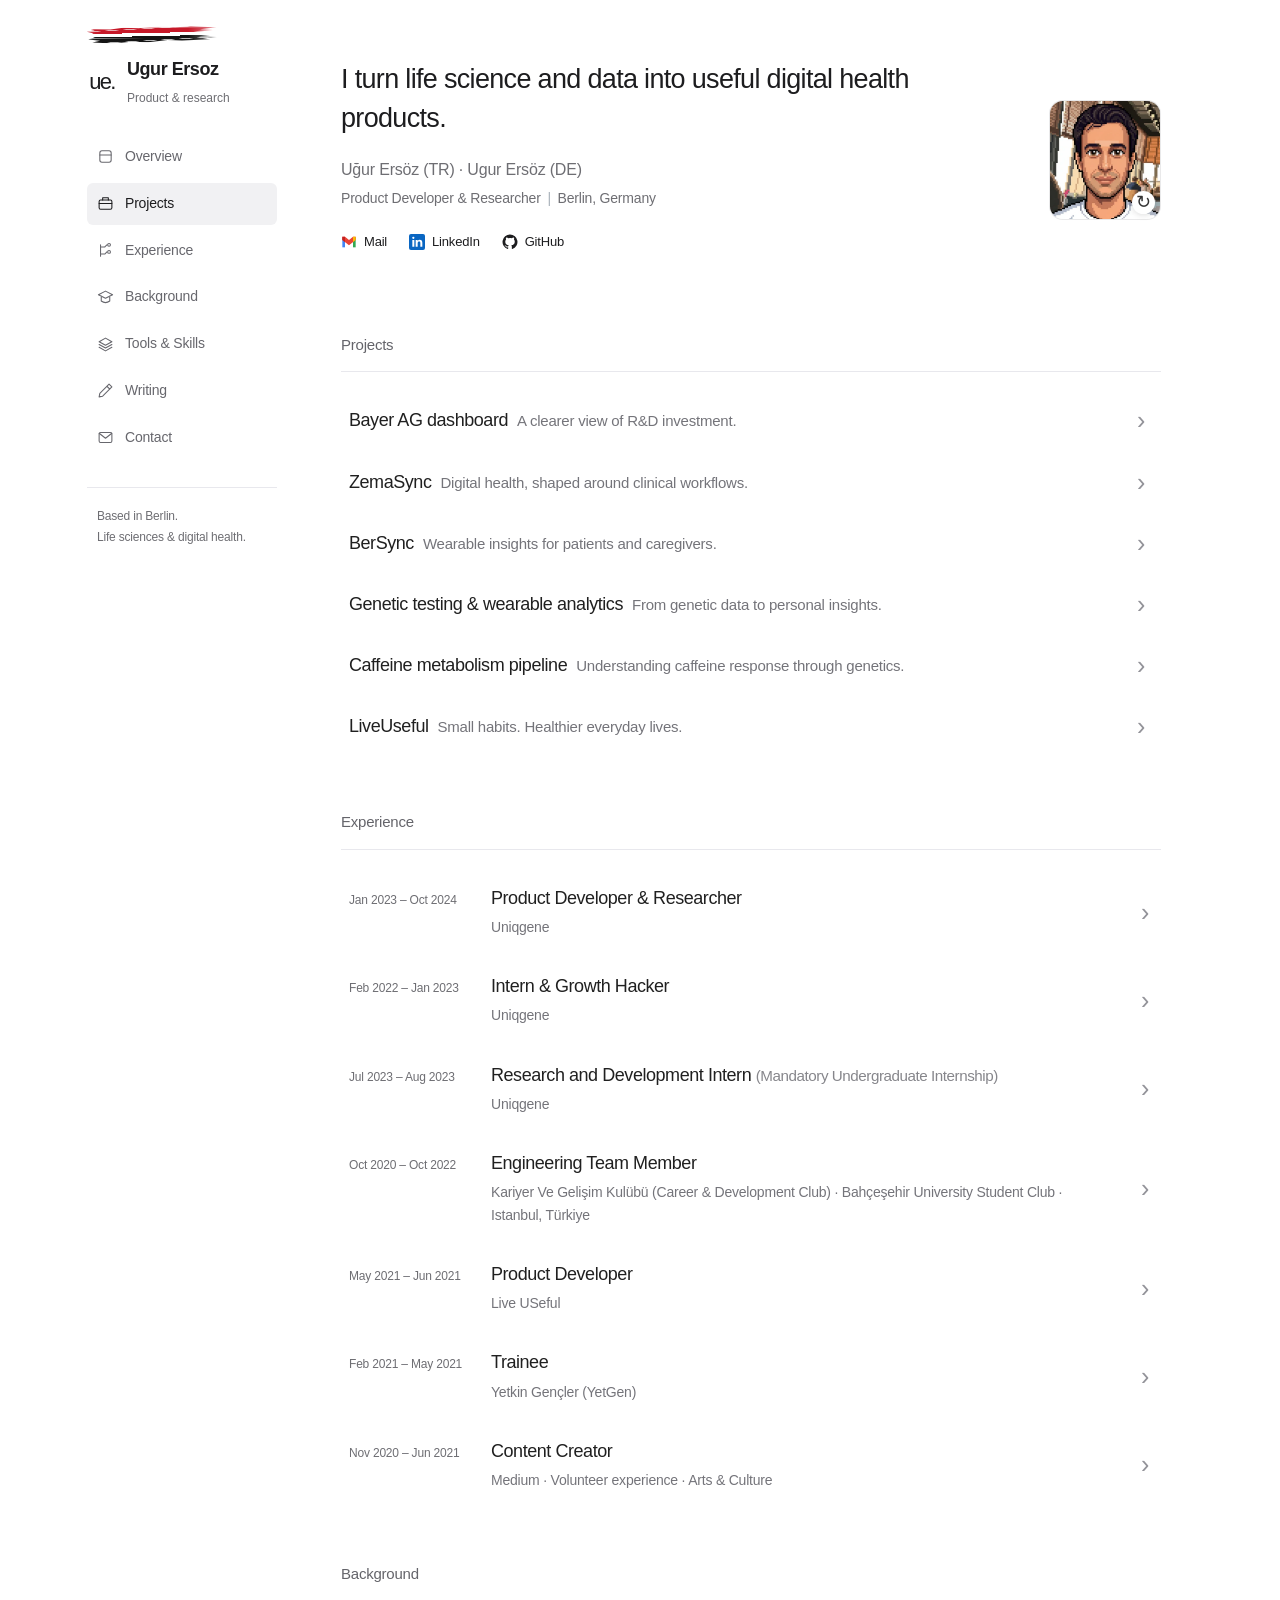
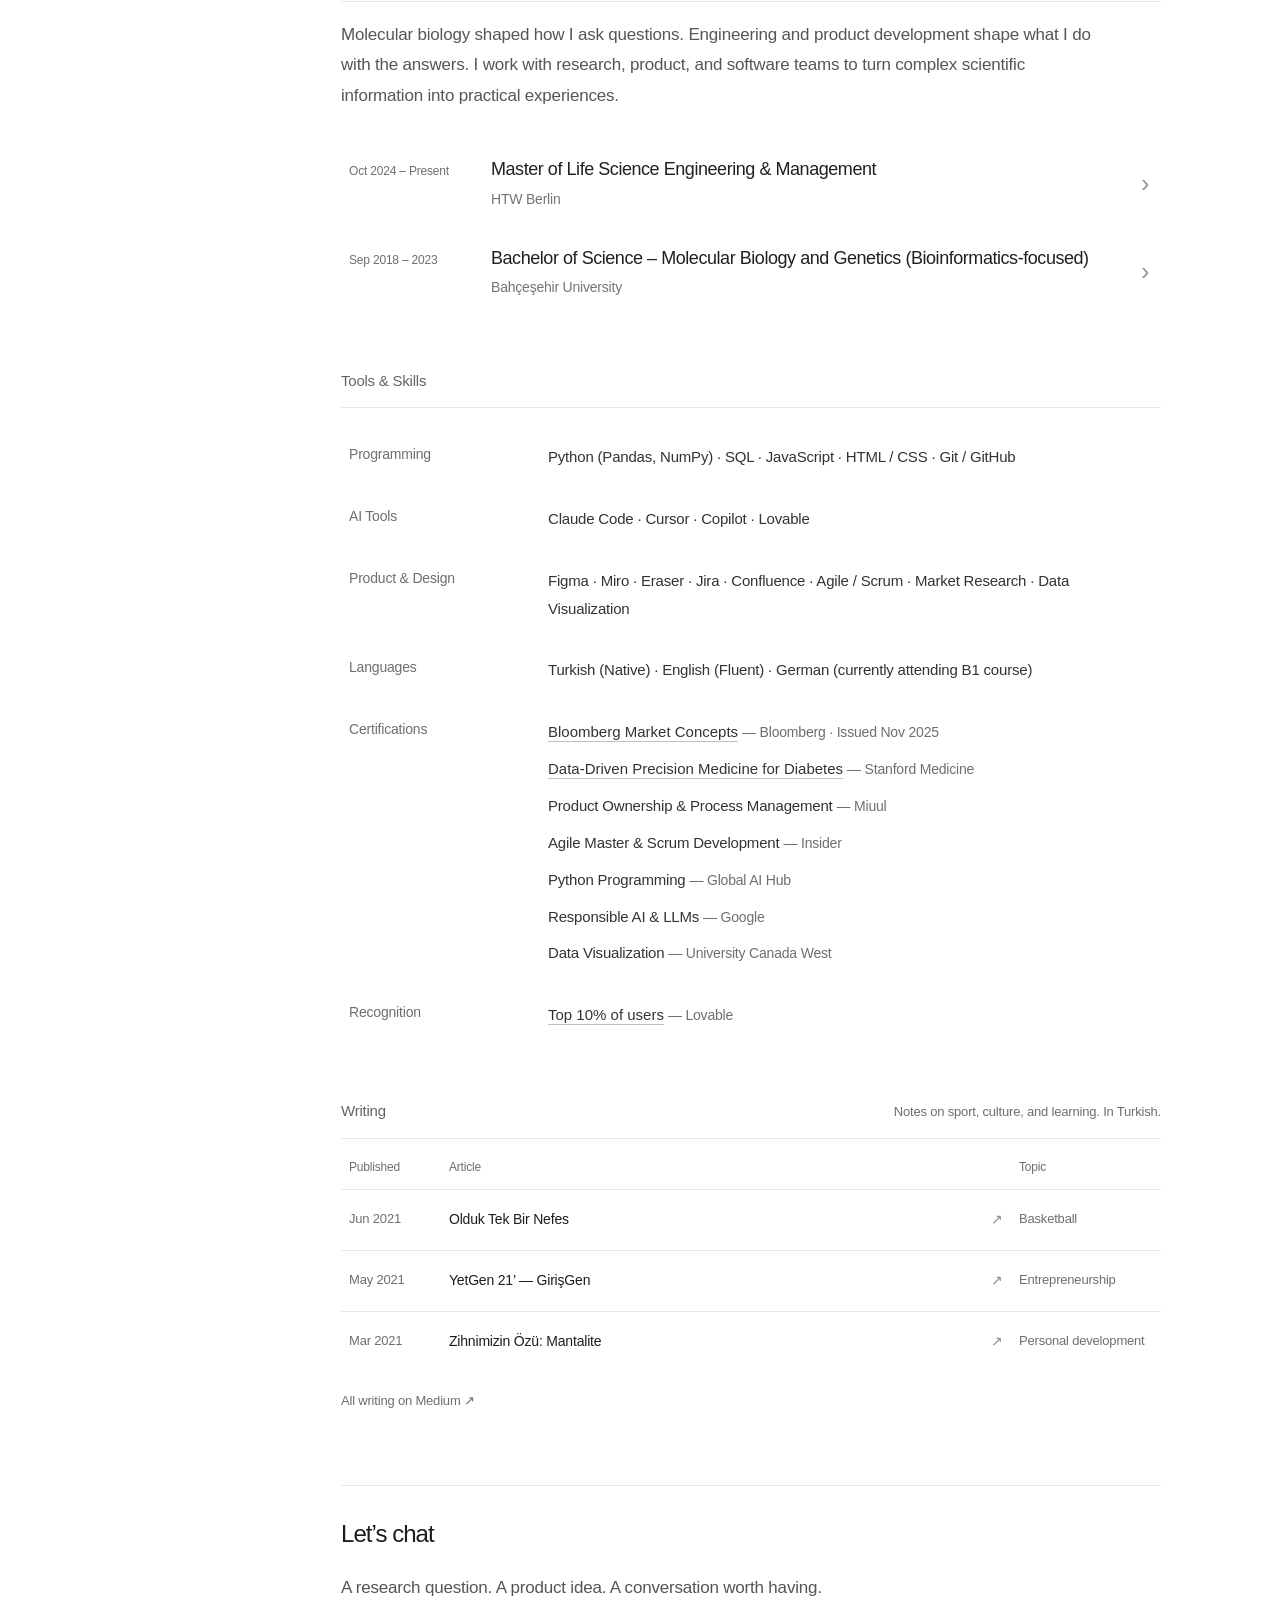
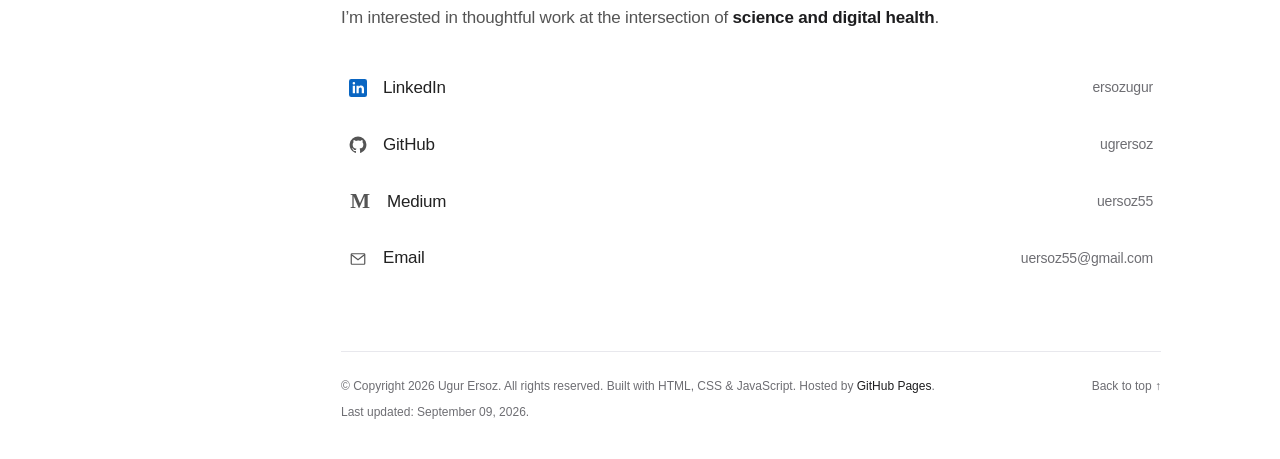
==== index.html @ 9dd41a6d "deploy: 0a251243286eb59714e879812e0a8c9986070b7e" ====
<!DOCTYPE html>
<html lang="en">

<head>
    <meta charset="UTF-8">
    <meta name="viewport" content="width=device-width, initial-scale=1.0">
    <meta name="color-scheme" content="light">
    <meta name="theme-color" content="#ffffff">

    <!-- Security hardening -->
    <meta http-equiv="Content-Security-Policy" content="default-src 'self'; img-src 'self' https://upload.wikimedia.org https://content.linkedin.com https://github.githubassets.com data:; style-src 'self' 'unsafe-inline'; script-src 'self' 'unsafe-inline'; font-src 'self'; connect-src 'self'; frame-ancestors 'none'; base-uri 'self'; form-action 'self'">
    <meta http-equiv="X-Content-Type-Options" content="nosniff">
    <meta name="referrer" content="strict-origin-when-cross-origin">
    <meta http-equiv="Permissions-Policy" content="camera=(), microphone=(), geolocation=(), interest-cohort=()">

    <title>Ugur Ersoz — Product Developer & Researcher | Berlin</title>
    <meta name="description" content="Portfolio of Ugur Ersoz — product developer and researcher in life-science engineering and digital health, based in Berlin. Education, experience, projects, and skills.">
    <meta name="author" content="Ugur Ersoz">
    <meta name="keywords" content="Ugur Ersoz, Uğur Ersöz, portfolio, product development, life science, digital health, Berlin, HTW Berlin, Feral, biomedical engineering, MBA">
    <meta name="robots" content="index, follow">
    <link rel="canonical" href="https://ugrersoz.github.io/my-portfolio/">

    <!-- Open Graph -->
    <meta property="og:type" content="website">
    <meta property="og:site_name" content="Ugur Ersoz — Portfolio">
    <meta property="og:title" content="Ugur Ersoz — Product Developer & Researcher">
    <meta property="og:description" content="Product developer and researcher in life-science engineering and digital health. Berlin, Germany.">
    <meta property="og:url" content="https://ugrersoz.github.io/my-portfolio/">
    <meta property="og:image" content="https://ugrersoz.github.io/my-portfolio/images/og-image.jpg">
    <meta property="og:locale" content="en_US">

    <!-- Twitter -->
    <meta name="twitter:card" content="summary_large_image">
    <meta name="twitter:title" content="Ugur Ersoz — Product Developer & Researcher">
    <meta name="twitter:description" content="Product developer and researcher in life-science engineering and digital health. Berlin, Germany.">
    <meta name="twitter:image" content="https://ugrersoz.github.io/my-portfolio/images/og-image.jpg">

    <!-- Icons & PWA -->
    <link rel="icon" type="image/png" href="images/favicon.png">
    <link rel="apple-touch-icon" href="images/apple-touch-icon.png">
    <link rel="manifest" href="site.webmanifest">

    <!-- Structured data -->
    <script type="application/ld+json">
    {
      "@context": "https://schema.org",
      "@type": "Person",
      "name": "Ugur Ersoz",
      "alternateName": ["Uğur Ersöz", "Ugur Ersöz"],
      "url": "https://ugrersoz.github.io/my-portfolio/",
      "image": "https://ugrersoz.github.io/my-portfolio/images/og-image.jpg",
      "jobTitle": "Product Developer & Researcher",
      "email": "mailto:uersoz55@gmail.com",
      "address": {
        "@type": "PostalAddress",
        "addressLocality": "Berlin",
        "addressCountry": "DE"
      },
      "sameAs": [
        "https://github.com/ugrersoz",
        "https://www.linkedin.com/in/ersozugur"
      ]
    }
    </script>
<style>
:root {
    --ink:#20272d;
    --muted:#606b75;
    --blue:#245cbe;
    --line:#e2e7eb;
    --soft:#f6f8fa;
    --body:960px;
    color-scheme:light
}

* {
    box-sizing:border-box
}
html {
    scroll-behavior:smooth;
    scroll-padding-top:100px
}
body {
    margin:0;
    background:#fff;
    color:var(--ink);
    font-family:-apple-system,BlinkMacSystemFont,'Segoe UI',sans-serif;
    font-size:16px;
    line-height:1.7;
    -webkit-font-smoothing:antialiased
}
a {
    color:inherit;
    text-underline-offset:4px
}
button {
    font:inherit;
    color:inherit
}
a,button,summary {
    -webkit-tap-highlight-color:transparent
}
a:focus-visible,button:focus-visible,summary:focus-visible {
    outline:3px solid var(--blue);
    outline-offset:5px;
    border-radius:3px
}
a:hover {
    color:var(--blue)
}
button,summary {
    cursor:pointer
}
img {
    max-width:100%;
    height:auto
}
p,h1,h2,figure {
    margin:0
}
.topbar,main,.footer {
    width:min(var(--body),calc(100% - 64px));
    margin-inline:auto
}
.topbar {
    display:flex;
    align-items:center;
    justify-content:space-between;
    min-height:100px;
    border-bottom:1px solid var(--line);
    gap:24px
}
.wordmark {
    display:flex;
    align-items:center;
    gap:12px;
    font-weight:650;
    text-decoration:none;
    white-space:nowrap
}
.monogram {
    display:grid;
    place-items:center;
    width:36px;
    height:36px;
    background:var(--ink);
    color:#fff;
    border-radius:10px;
    font-size:20px;
    letter-spacing:-1px
}
.topbar nav {
    display:flex;
    align-items:center;
    gap:28px
}
.topbar nav a {
    font-size:14px;
    text-decoration:none;
    color:var(--muted)
}
.topbar nav a[aria-current],.topbar nav a:hover {
    color:var(--blue)
}
.topbar .nav-contact {
    color:var(--ink)
}
.nav-contact span {
    margin-left:6px
}
.hero {
    display:grid;
    grid-template-columns:1fr 176px;
    align-items:center;
    gap:64px;
    padding:78px 0 50px
}
.eyebrow {
    font-size:12px;
    letter-spacing:.13em;
    font-weight:600;
    color:var(--muted);
    display:flex;
    align-items:center;
    gap:8px
}
.location-dot {
    width:6px;
    height:6px;
    border-radius:50%;
    background:var(--blue)
}
h1 {
    font-size:clamp(36px,4.7vw,54px);
    font-weight:600;
    line-height:1.13;
    letter-spacing:-.055em;
    margin:22px 0
}
h1 span {
    color:var(--blue)
}
.hero-intro {
    max-width:570px;
    color:var(--muted);
    font-size:18px;
    line-height:1.75
}
.hero-links {
    display:flex;
    align-items:center;
    gap:24px;
    margin-top:28px;
    flex-wrap:wrap
}
.hero-links a {
    font-size:14px;
    text-decoration:none
}
.hero-links .primary-link {
    font-weight:600;
    color:var(--blue)
}
.hero-links span {
    margin-left:6px
}
.portrait img {
    display:block;
    width:176px;
    height:190px;
    object-fit:cover;
    border-radius:18px;
    background:var(--soft)
}
.portrait figcaption {
    font-size:14px;
    font-weight:600;
    padding-top:12px
}
.portrait figcaption span {
    display:block;
    font-size:12px;
    font-weight:400;
    color:var(--muted)
}
.focus-strip {
    display:flex;
    gap:20px;
    flex-wrap:wrap;
    padding-bottom:34px;
    font-size:13px;
    color:var(--muted);
    border-bottom:1px solid var(--line)
}
.focus-strip span[aria-hidden] {
    color:#b2bbc5
}
.portfolio-section {
    padding-top:55px
}
.section-heading {
    display:flex;
    align-items:baseline;
    justify-content:space-between;
    gap:20px;
    margin-bottom:22px
}
.section-heading>div {
    display:flex;
    gap:16px;
    align-items:baseline
}
.section-number {
    font-size:12px;
    color:var(--blue);
    font-variant-numeric:tabular-nums
}
.section-heading h2 {
    font-size:22px;
    letter-spacing:-.035em;
    font-weight:600
}
.section-heading>p {
    font-size:14px;
    color:var(--muted)
}
.entry {
    border-top:1px solid var(--line)
}
.entry:last-child {
    border-bottom:1px solid var(--line)
}
.entry>summary {
    list-style:none;
    display:flex;
    align-items:center;
    gap:20px;
    padding:22px 8px;
    transition:background .15s
}
.entry>summary::-webkit-details-marker {
    display:none
}
.entry>summary:hover {
    background:var(--soft)
}
.entry[open]>summary {
    background:var(--soft)
}
.project-index {
    width:38px;
    height:38px;
    flex-shrink:0;
    display:grid;
    place-items:center;
    background:#f0f4fa;
    border:1px solid #e0e8f2;
    border-radius:10px;
    color:var(--blue);
    font-size:12px;
    letter-spacing:.06em
}
.entry-copy {
    flex:1;
    min-width:0
}
.entry-title,.entry-subtitle {
    display:block
}
.entry-title {
    font-size:17px;
    font-weight:600;
    line-height:1.5;
    letter-spacing:-.015em
}
.entry-subtitle {
    font-size:14px;
    color:var(--muted);
    line-height:1.6;
    margin-top:3px
}
.entry-meta {
    font-size:12px;
    color:var(--muted);
    flex-shrink:0;
    max-width:150px;
    text-align:right
}
.project-entry .entry-meta {
    background:var(--soft);
    border:1px solid var(--line);
    border-radius:5px;
    padding:2px 8px
}
.entry-toggle {
    font-size:24px;
    font-weight:300;
    color:var(--muted);
    width:24px;
    text-align:center;
    flex-shrink:0
}
.entry[open]>.entry-toggle,.entry[open]>summary>.entry-toggle {
    transform:rotate(45deg);
    color:var(--blue)
}
.entry-body {
    padding:24px 24px 30px;
    background:#fafbfc;
    border-top:1px solid var(--line)
}
.project-context {
    font-size:13px;
    color:var(--muted);
    margin-bottom:14px
}
.card-description,.job-description {
    color:#4d5862;
    line-height:1.8
}
.job-description ul {
    padding-left:20px;
    margin:0
}
.job-description li+li {
    margin-top:10px
}
strong {
    font-weight:600;
    color:var(--ink)
}
.project-content {
    display:flex;
    flex-direction:column-reverse;
    gap:22px
}
.project-image-container {
    max-width:650px
}
.project-image-container>div {
    display:flex;
    gap:12px
}
.project-image-container>div>.image-preview {
    min-width:0;
    flex:1
}
.image-preview {
    display:block;
    border:1px solid var(--line);
    padding:0;
    background:#fff;
    border-radius:8px;
    overflow:hidden;
    cursor:zoom-in;
    max-width:100%
}
.project-image-container img.project-image {
    display:block;
    width:100%!important;
    height:auto!important;
    max-height:380px;
    object-fit:contain!important
}
.launch-highlight {
    border:1px solid var(--line);
    border-radius:8px;
    margin-top:18px;
    background:#fff
}
.launch-highlight summary {
    display:flex;
    justify-content:space-between;
    gap:18px;
    padding:16px;
    list-style:none
}
.launch-highlight summary::-webkit-details-marker {
    display:none
}
.launch-summary-label {
    display:block;
    font-size:12px;
    color:var(--blue)
}
.launch-summary-title {
    display:block;
    font-size:15px;
    font-weight:600
}
.launch-toggle {
    font-size:23px
}
.launch-highlight[open] .launch-toggle {
    transform:rotate(45deg)
}
.launch-content {
    padding:0 18px 20px
}
.launch-content p,.launch-content ul {
    margin-bottom:18px
}
.launch-post-frame {
    margin-top:18px;
    max-width:600px
}
.launch-post-image {
    display:block;
    max-height:500px;
    object-fit:contain
}
.project-links {
    display:flex;
    gap:12px;
    flex-wrap:wrap;
    margin-top:20px
}
.project-link {
    font-size:14px;
    text-decoration:none;
    border:1px solid #d4dfe9;
    background:#fff;
    color:var(--blue);
    padding:7px 13px;
    border-radius:6px
}
.project-link:hover {
    background:#edf3fc
}
.about-text {
    color:var(--muted);
    max-width:750px;
    margin-bottom:28px
}
.courses-label {
    font-size:14px;
    font-weight:600;
    margin:18px 0 10px
}
.courses-list {
    display:grid;
    grid-template-columns:1fr 1fr;
    gap:8px 20px;
    font-size:14px
}
.skills-list {
    border-top:1px solid var(--line)
}
.skills-row {
    display:grid;
    grid-template-columns:175px 1fr;
    gap:24px;
    padding:21px 8px;
    border-bottom:1px solid var(--line)
}
.skills-label {
    font-size:14px;
    color:var(--muted)
}
.skills-values {
    font-size:16px
}
.cert-item+.cert-item {
    margin-top:9px
}
.cert-source {
    color:var(--muted);
    font-size:14px
}
.cert-link {
    background:none;
    border:0;
    padding:0;
    text-align:left;
    text-decoration:underline;
    text-underline-offset:4px
}
.contact-section {
    margin-top:70px;
    background:var(--soft);
    padding:40px;
    border:1px solid var(--line);
    border-radius:12px
}
.contact-section h2 {
    font-size:32px;
    letter-spacing:-.04em;
    margin:12px 0 10px;
    font-weight:600
}
.contact-section>p:not(.eyebrow) {
    color:var(--muted)
}
.email-link {
    display:inline-block;
    font-size:22px;
    color:var(--blue);
    margin-top:20px;
    text-decoration:none;
    overflow-wrap:anywhere
}
.email-link span {
    margin-left:12px
}
.contact-socials {
    display:flex;
    gap:24px;
    margin-top:20px;
    font-size:14px
}
.contact-socials a {
    text-decoration:none
}
.footer {
    display:flex;
    justify-content:space-between;
    gap:16px;
    padding:30px 0 36px;
    color:var(--muted);
    font-size:12px
}
.footer a {
    text-decoration:none
}
dialog {
    border:0;
    border-radius:12px;
    padding:48px 18px 18px;
    max-width:92vw;
    max-height:92vh;
    background:#fff
}
dialog::backdrop {
    background:rgba(15,23,32,.8)
}
dialog img {
    display:block;
    max-width:85vw;
    max-height:76vh;
    object-fit:contain;
    margin:auto
}
.close {
    position:absolute;
    top:4px;
    right:8px;
    width:44px;
    height:44px;
    border:0;
    background:transparent;
    font-size:30px
}
.skip-link {
    position:fixed;
    top:-100px;
    left:20px;
    background:var(--ink);
    color:white;
    padding:10px 16px;
    z-index:10
}
.skip-link:focus {
    top:10px
}

@media(max-width:760px) {
    .topbar,main,.footer {
    width:calc(100% - 40px)
}
.topbar {
    min-height:82px
}
.topbar nav {
    gap:16px
}
.topbar .nav-contact {
    display:none
}
.hero {
    gap:28px;
    grid-template-columns:1fr 126px;
    padding:50px 0 32px
}
.portrait img {
    width:126px;
    height:144px
}
.portrait figcaption span {
    font-size:12px
}
.hero-intro {
    font-size:16px
}
.section-heading {
    display:block
}
.section-heading>p {
    margin-top:6px
}
.entry-meta {
    display:none
}
.entry>summary {
    gap:14px
}
.focus-strip {
    gap:12px
}
.contact-section {
    padding:28px
}
.footer {
    flex-wrap:wrap
}
.skills-row {
    grid-template-columns:135px 1fr;
    gap:16px
}

}

@media(max-width:480px) {
    .topbar {
    flex-wrap:wrap;
    gap:16px;
    padding:18px 0
}
.topbar nav {
    gap:24px;
    width:100%
}
.hero {
    grid-template-columns:1fr;
    position:relative;
    padding-top:34px;
    gap:24px
}
.hero-copy {
    min-width:0
}
.hero .eyebrow {
    padding-right:64px;
    min-height:28px
}
.portrait {
    position:absolute;
    right:0;
    top:26px
}
.portrait img {
    width:52px;
    height:52px;
    border-radius:12px
}
.portrait figcaption {
    display:none
}
h1 {
    font-size:39px;
    margin-top:28px
}
.hero-links {
    gap:20px
}
.focus-strip {
    font-size:12px;
    column-gap:9px;
    row-gap:0
}
.portfolio-section {
    padding-top:40px
}
.project-index {
    width:30px;
    height:34px;
    border-radius:7px
}
.entry>summary {
    gap:10px;
    padding:18px 0
}
.entry-title {
    font-size:16px
}
.entry-subtitle {
    font-size:14px
}
.entry-body {
    padding:18px 12px
}
.skills-row {
    grid-template-columns:1fr;
    gap:7px
}
.courses-list {
    grid-template-columns:1fr
}
.contact-section {
    padding:24px 20px;
    margin-top:48px
}
.contact-section h2 {
    font-size:28px
}
.email-link {
    font-size:20px
}
.footer {
    gap:8px 16px
}
.footer>a {
    margin-left:auto
}

}

@media(prefers-reduced-motion:reduce) {
    html {
    scroll-behavior:auto
}
*,*::before,*::after {
    transition:none!important
}

}

@media print {
    .topbar,.hero-links,.footer>a {
    display:none
}
main,.footer {
    width:100%
}
.entry-body {
    display:block
}
.entry::details-content {
    content-visibility:visible
}
.contact-section {
    break-inside:avoid
}

}


.alternate-names { margin: 0 0 5px; color: var(--muted); font-size: 14px; }
.profile-role { margin-bottom: 18px; font-size: 16px; line-height: 1.6; }
.profile-role span { color: #a7b0b9; margin-inline: 3px; }
.profile-contacts { display: flex; flex-wrap: wrap; gap: 12px; margin-top: 24px; }
.profile-contacts a { display: inline-flex; align-items: center; justify-content: center; gap: 9px; min-height: 46px; padding: 9px 16px; border: 1px solid var(--line); border-radius: 8px; text-decoration: none; font-size: 15px; background: #fff; }
.profile-contacts a:hover { border-color: var(--blue); background: var(--soft); }
.profile-contacts svg { width: 19px; height: 19px; flex-shrink: 0; }
.hero-links { margin-top: 20px; }
.footer { align-items: baseline; font-size: 13px; }
.footer-details { max-width: 780px; }
.footer-details p + p { margin-top: 4px; }
.footer-details a { color: var(--blue); }
.footer > a { flex-shrink: 0; }
@media (max-width: 480px) {
 .profile-contacts { gap: 8px; }
 .profile-contacts a { padding-inline: 12px; font-size: 14px; }
 .profile-role { font-size: 15px; }
 .footer > a { margin: 6px 0 0; }
}

.portrait-flip { display: block; position: relative; width: 176px; height: 190px; padding: 0; border: 0; border-radius: 18px; background: transparent; perspective: 900px; cursor: pointer; }
.portrait-flipper { position: relative; display: block; width: 100%; height: 100%; transform-style: preserve-3d; transition: transform .65s cubic-bezier(.2,.7,.2,1); }
.portrait-flip[aria-pressed="true"] .portrait-flipper { transform: rotateY(180deg); }
.portrait .portrait-flipper img { position: absolute; inset: 0; display: block; width: 100%; height: 100%; object-fit: cover; border-radius: 18px; backface-visibility: hidden; -webkit-backface-visibility: hidden; }
.portrait-back { transform: rotateY(180deg); }
.flip-badge { position: absolute; bottom: 9px; right: 9px; display: grid; place-items: center; width: 28px; height: 28px; border-radius: 50%; background: #fff; color: var(--blue); font-size: 21px; line-height: 1; box-shadow: 0 1px 6px #0002; pointer-events: none; }
.portrait-hint { display: block; margin-top: 7px; font-size: 12px; color: var(--muted); }
@media (max-width: 760px) { .portrait-flip { width: 126px; height: 144px; } }
@media (max-width: 480px) {
 .portrait-flip { width: 52px; height: 52px; border-radius: 12px; }
 .portrait .portrait-flipper img { border-radius: 12px; }
 .flip-badge { width: 19px; height: 19px; font-size: 16px; bottom: -4px; right: -4px; }
 .portrait-hint { position: absolute; width: 1px; height: 1px; overflow: hidden; clip-path: inset(50%); white-space: nowrap; }
}
@media (prefers-reduced-motion: reduce) { .portrait-flipper { transition: none; } }

.recognition-badge { display: inline-block; padding: 2px 9px; margin-right: 5px; border: 1px solid #d4dfef; border-radius: 5px; background: #f0f4fa; color: var(--blue); font-size: 13px; font-weight: 600; }
.recognition-description { margin-top: 5px; color: var(--muted); font-size: 14px; }
.credential-preview { width: min(100%, 450px); margin: 14px 0 18px; }
.credential-preview img { display: block; width: 100%; height: auto; }
.credential-details { margin-top: 10px; }
.credential-details > summary { width: fit-content; color: var(--blue); font-size: 14px; cursor: pointer; }
.writing-list { border-top: 1px solid var(--line); }
.writing-link { display: flex; align-items: center; justify-content: space-between; gap: 18px; padding: 20px 8px; border-bottom: 1px solid var(--line); text-decoration: none; }
.writing-link:hover { background: var(--soft); }
.writing-link > span:last-child { color: var(--blue); }
.writing-more { display: inline-block; margin-top: 18px; font-size: 14px; color: var(--blue); text-decoration: none; }
.contact-socials { flex-wrap: wrap; }

/* Quiet, text-led portfolio layout. */
:root { --body: 900px; --ink: #242424; --muted: #747474; --blue: #414141; --soft: #fafafa; --line: #ededed; }
body { font-family: Arial, Helvetica, sans-serif; color: #555; line-height: 1.7; }
.topbar { border-bottom: 0; min-height: 86px; }
.monogram { background: transparent; color: var(--ink); border-radius: 0; }
.hero { padding: 48px 0 18px; gap: 40px; }
.hero h1 { font-size: 28px; font-weight: 600; line-height: 1.45; letter-spacing: -.025em; margin: 0 0 24px; color: #555; }
.hero-copy > .eyebrow { display: none; }
.alternate-names { font-size: 15px; }
.profile-role { color: var(--muted); font-size: 16px; }
.profile-contacts a { border: 0; padding: 5px 0; background: transparent; border-radius: 0; }
.profile-contacts { gap: 24px; margin-top: 12px; }
.hero-links .primary-link { color: var(--muted); font-weight: 400; }
.portfolio-section { padding-top: 58px; }
.section-heading { margin-bottom: 20px; }
.section-heading h2, .contact-section h2 { color: var(--muted); font-size: 18px; font-weight: 400; letter-spacing: 0; }
.section-heading > p { font-size: 15px; }
.entry, .entry:last-child { border: 0; }
.entry > summary { padding: 17px 10px; gap: 18px; border-radius: 4px; }
.entry[open] > summary { background: transparent; }
.entry-title { display: inline; color: #202020; font-size: 19px; font-weight: 400; letter-spacing: 0; }
.entry-subtitle { display: inline; color: var(--muted); font-size: 16px; margin-left: 9px; line-height: 1.65; }
.entry-meta { color: var(--muted); font-size: 14px; }
.project-entry .entry-meta { display: none; }
.entry-toggle { color: #858585; font-size: 28px; font-weight: 400; line-height: 1; transition: transform .18s ease; }
.entry[open] > summary > .entry-toggle { transform: rotate(90deg); color: #555; }
.entry-body { margin: 0 10px 14px; padding: 16px 18px 22px; border: 0; border-left: 1px solid var(--line); background: transparent; }
.about-text { color: #555; }
.skills-list, .skills-row, .writing-list, .writing-link { border: 0; }
.skills-row { padding: 17px 10px; }
.skills-values { color: #333; }
.writing-link { padding: 17px 10px; }
.writing-link .entry-subtitle { display: block; margin-left: 0; margin-top: 4px; }
.contact-section { background: transparent; border: 0; border-radius: 0; padding: 0; margin-top: 64px; }
.contact-section h2 { margin: 0 0 22px; }
.contact-section > p { padding: 0 10px; max-width: 820px; font-size: 18px; color: #555 !important; line-height: 1.8; }
.contact-list { margin-top: 24px; }
.contact-row { display: flex; justify-content: space-between; align-items: center; gap: 24px; padding: 15px 10px; text-decoration: none; border-radius: 4px; }
.contact-row:hover { background: var(--soft); }
.contact-label { display: inline-flex; align-items: center; gap: 18px; color: #222; font-size: 19px; }
.contact-label svg, .medium-mark { width: 22px; height: 22px; flex-shrink: 0; color: #555; }
.medium-mark { display: inline-grid; place-items: center; font-family: Georgia, serif; font-weight: bold; font-size: 21px; line-height: 1; }
.contact-handle { font-size: 16px; color: var(--muted); overflow-wrap: anywhere; text-align: right; }
.footer { margin-top: 74px; color: var(--muted); }
@media (max-width: 760px) {
 .hero { grid-template-columns: 1fr 126px; gap: 26px; }
 .hero h1 { font-size: 25px; }
 .entry-meta { display: block; max-width: 115px; font-size: 13px; }
 .entry-title { font-size: 18px; }
 .entry-subtitle { display: block; margin: 4px 0 0; font-size: 15px; }
 .project-entry .entry-meta { display: none; }
}
@media (max-width: 480px) {
 .hero { grid-template-columns: 1fr; padding-top: 28px; }
 .hero h1 { font-size: 24px; padding-right: 72px; line-height: 1.5; }
 .portrait { top: 30px; }
 .portfolio-section { padding-top: 42px; }
 .entry > summary { padding: 15px 0; gap: 10px; flex-wrap: wrap; }
 .entry-copy { flex-basis: calc(100% - 40px); }
 .entry-meta { order: 3; max-width: none; flex-basis: 100%; text-align: left; }
 .entry-toggle { margin-left: auto; }
 .entry-body { margin-inline: 0; padding-inline: 12px; }
 .contact-section { margin-top: 46px; }
 .contact-section > p { padding: 0; font-size: 16px; }
 .contact-row { padding: 15px 0; gap: 12px; }
 .contact-label { font-size: 17px; gap: 10px; }
 .contact-handle { font-size: 14px; min-width: 0; }
 .footer { margin-top: 48px; }
}

/* Editorial clarity, restrained surfaces, and deliberate typography. */
:root { --body: 920px; --ink: #1d1d1f; --muted: #6e6e73; --blue: #1d1d1f; --soft: #f5f5f7; --line: #e8e8ed; }
body { font-family: -apple-system, BlinkMacSystemFont, 'Segoe UI', Helvetica, Arial, sans-serif; color: var(--ink); font-weight: 400; letter-spacing: -.012em; }
::selection { background: #dce8e5; color: #152922; }
a:focus-visible, button:focus-visible, summary:focus-visible { outline-color: #487d70; }
.topbar { min-height: 84px; border-bottom: 1px solid var(--line); }
.wordmark { font-size: 15px; font-weight: 600; letter-spacing: -.025em; gap: 9px; }
.monogram { font-size: 22px; font-weight: 500; width: 30px; letter-spacing: -.08em; }
.topbar nav { gap: 28px; }
.topbar nav a { font-size: 13px; }
.topbar .nav-contact { border: 1px solid var(--line); border-radius: 100px; padding: 7px 13px; }
.topbar nav a:hover { color: #111; }
.hero { padding: 66px 0 48px; grid-template-columns: minmax(0,1fr) 176px; gap: 70px; }
.hero-copy > .eyebrow { display: block; font-size: 12px; font-weight: 500; text-transform: none; letter-spacing: .025em; color: var(--muted); margin-bottom: 20px; }
.hero h1 { font-size: clamp(32px,4.5vw,44px); font-weight: 500; line-height: 1.12; letter-spacing: -.055em; margin: 0 0 24px; color: var(--ink); }
.hero h1 span { color: #77777d; }
.hero-intro { font-size: 17px; line-height: 1.75; letter-spacing: -.015em; color: #55555b; max-width: 530px; margin-bottom: 24px; }
.alternate-names { font-size: 13px; margin-bottom: 3px; color: var(--muted); }
.profile-role { font-size: 14px; margin-bottom: 0; }
.profile-contacts { margin-top: 15px; gap: 22px; }
.profile-contacts a { font-size: 13px; min-height: 36px; gap: 7px; }
.profile-contacts svg { width: 16px; height: 16px; }
.hero-links { margin-top: 20px; }
.hero-links .primary-link { display: inline-flex; align-items: center; gap: 20px; color: var(--ink); font-size: 13px; font-weight: 500; text-decoration: underline; text-underline-offset: 6px; text-decoration-color: #b9b9c0; }
.hero-links .primary-link span { transition: transform .2s ease; }
.hero-links .primary-link:hover span { transform: translateY(3px); }
.portrait-flip { width: 176px; height: 190px; border-radius: 18px; }
.portrait .portrait-flipper img { border: 1px solid #0000000d; }
.portrait figcaption { font-size: 13px; font-weight: 500; padding-top: 14px; }
.portrait figcaption span, .portrait-hint { font-size: 12px; color: var(--muted); line-height: 1.6; }
.flip-badge { color: #333; }
.portfolio-section { padding-top: 52px; }
.section-heading { margin-bottom: 18px; padding-bottom: 14px; border-bottom: 1px solid var(--line); }
.section-heading h2 { font-size: 15px; font-weight: 500; color: #64646a; letter-spacing: -.015em; }
.section-heading > p { font-size: 13px; }
.entry > summary { padding: 17px 8px; border-radius: 6px; transition: background .2s ease; }
.entry > summary:hover { background: #f8f8fa; }
.entry-title { font-size: 18px; font-weight: 450; letter-spacing: -.025em; }
.entry-subtitle { font-size: 15px; color: #74747a; letter-spacing: -.015em; }
.entry-meta { font-size: 13px; }
.entry-toggle { font-size: 25px; color: #939399; }
.entry[open] > summary > .entry-copy .entry-title { color: #335e53; }
.entry-body { border-left: 1px solid #d6e2de; padding: 15px 20px 22px; margin-left: 8px; }
.card-description, .job-description { font-size: 16px; color: #55555b; line-height: 1.8; }
.launch-highlight { background: transparent; border-color: var(--line); }
.project-link { border-radius: 7px; border-color: #dedee3; color: var(--ink); font-size: 13px; }
.project-link:hover { background: var(--soft); }
.about-text { font-size: 17px; line-height: 1.8; color: #55555b; }
.skills-row { padding: 17px 8px; }
.skills-label { font-size: 14px; color: var(--muted); }
.skills-values { font-size: 15px; line-height: 1.85; }
.cert-link { text-decoration-color: #c0c0c6; }
.cert-link:hover { text-decoration-color: var(--ink); }
.cert-source { font-size: 14px; }
.writing-link { border-radius: 6px; padding: 17px 8px; }
.writing-link .entry-subtitle { font-size: 13px; }
.writing-more { font-size: 13px; color: var(--muted); }
.contact-section { margin-top: 72px; padding-top: 28px; border-top: 1px solid var(--line); }
.contact-section h2 { font-size: 24px; font-weight: 500; letter-spacing: -.04em; color: var(--ink); margin-bottom: 18px; }
.contact-section > p { padding: 0; font-size: 17px; line-height: 1.8; }
.contact-list { margin-top: 26px; }
.contact-row { padding: 14px 8px; }
.contact-label { font-size: 17px; gap: 16px; }
.contact-label svg { width: 18px; height: 18px; }
.contact-handle { font-size: 14px; }
.footer { margin-top: 64px; border-top: 1px solid var(--line); padding-top: 24px; font-size: 12px; letter-spacing: 0; line-height: 1.8; }
@media (max-width: 760px) {
 .topbar nav { gap: 20px; }
 .hero { grid-template-columns: minmax(0,1fr) 126px; gap: 30px; padding-block: 44px 26px; }
 .portrait-flip { width: 126px; height: 144px; }
 .hero h1 { font-size: 35px; }
 .hero-intro { font-size: 16px; }
 .entry-subtitle { display: block; margin-left: 0; }
 .section-heading > p { margin-top: 7px; }
}
@media (max-width: 480px) {
 .topbar { gap: 12px; padding-block: 17px; }
 .topbar nav { gap: 26px; }
 .hero { display: flex; flex-direction: column; align-items: stretch; gap: 26px; padding-top: 32px; }
 .hero h1 { font-size: 36px; padding-right: 0; }
 .hero-copy > .eyebrow { padding: 0; min-height: 0; margin-bottom: 18px; }
 .portrait { position: static; display: grid; grid-template-columns: 72px 1fr; column-gap: 16px; align-items: center; }
 .portrait-flip { grid-row: 1 / 3; width: 72px; height: 78px; }
 .portrait figcaption { display: block; padding-top: 0; align-self: end; }
 .portrait-hint { position: static; width: auto; height: auto; clip-path: none; overflow: visible; margin-top: 2px; align-self: start; }
 .flip-badge { width: 21px; height: 21px; right: -5px; bottom: -5px; }
 .portfolio-section { padding-top: 36px; }
 .entry > summary { padding-inline: 0; }
 .entry-title { font-size: 17px; }
 .entry-body { margin-left: 0; padding-inline: 14px; }
 .skills-row { padding-inline: 0; }
 .contact-section { margin-top: 48px; }
 .contact-row { padding-inline: 0; gap: 10px; }
 .contact-label { font-size: 16px; gap: 10px; }
 .contact-handle { font-size: 13px; }
 .footer { margin-top: 42px; }
}
@media (prefers-reduced-motion: reduce) { .hero-links .primary-link:hover span { transform: none; } }
/* Dry-brush accent: saturated pigment, broken edges, and fine paint gaps. */
.topbar { position: relative; }
.topbar::before {
 content: "";
 position: absolute;
 top: 4px;
 left: 0;
 width: clamp(128px, 20vw, 190px);
 height: 16px;
 pointer-events: none;
 background:
  linear-gradient(178deg, transparent 0 17%, #ffffffa6 18% 20%, transparent 21% 76%, #ffffffb3 77% 79%, transparent 80%),
  linear-gradient(1deg, transparent 0 29%, #ffffff8c 30% 32%, transparent 33% 88%, #ffffffa6 89% 91%, transparent 92%),
  linear-gradient(to bottom, #c71929 0 39%, #fff 39% 59%, #141414 59% 100%);
 opacity: 1;
 transform: rotate(-1.2deg);
 transform-origin: left center;
 clip-path: polygon(0 24%, 6% 15%, 3% 8%, 18% 12%, 28% 3%, 40% 9%, 52% 0, 68% 7%, 79% 4%, 100% 13%, 87% 23%, 97% 29%, 82% 35%, 93% 42%, 80% 49%, 98% 57%, 86% 66%, 100% 73%, 89% 80%, 95% 87%, 73% 91%, 62% 86%, 47% 97%, 34% 91%, 20% 100%, 4% 91%, 10% 81%, 1% 72%, 6% 59%, 0 49%, 5% 36%);
 -webkit-mask-image: linear-gradient(to right, #000b 0, #000 7% 78%, #000b 91%, #0004 100%);
 mask-image: linear-gradient(to right, #000b 0, #000 7% 78%, #000b 91%, #0004 100%);
}

/* Compact introduction; identity and contact details stay within easy reach. */
.hero { display: grid; grid-template-columns: minmax(0, 1fr) 112px; align-items: center; gap: 48px; padding: 42px 0 20px; }
.hero h1 { max-width: 630px; margin: 0 0 18px; padding: 0; font-size: 27px; font-weight: 500; line-height: 1.45; letter-spacing: -.025em; }
.alternate-names { margin-bottom: 4px; font-size: 16px; }
.profile-role { margin-bottom: 0; font-size: 14px; }
.profile-contacts { margin-top: 14px; gap: 22px; }
.portrait { position: static; display: block; }
.portrait-flip { width: 112px; height: 120px; }
.portrait .portrait-flipper img { border-radius: 14px; }
.portrait .portrait-hint { position: absolute; width: 1px; height: 1px; margin: -1px; padding: 0; overflow: hidden; clip-path: inset(50%); white-space: nowrap; }
.flip-badge { width: 23px; height: 23px; right: 6px; bottom: 6px; font-size: 18px; }
@media (max-width: 760px) {
 .hero { grid-template-columns: minmax(0, 1fr) 96px; gap: 28px; padding-top: 34px; }
 .hero h1 { font-size: 24px; }
 .portrait-flip { width: 96px; height: 104px; }
}
@media (max-width: 480px) {
 .hero { grid-template-columns: minmax(0, 1fr) 64px; align-items: start; gap: 16px; padding: 28px 0 12px; }
 .hero h1 { font-size: 21px; line-height: 1.5; margin-bottom: 15px; }
 .portrait { margin-top: 5px; }
 .portrait-flip { width: 64px; height: 70px; }
 .alternate-names { font-size: 15px; }
 .profile-role { font-size: 13px; }
 .profile-contacts { gap: 14px; }
 .profile-contacts a { font-size: 13px; }
 .flip-badge { width: 20px; height: 20px; right: -4px; bottom: -4px; font-size: 17px; }
}

/* Section rail and dated reading lists, adapted to the existing portfolio. */
body { display: grid; grid-template-columns: 190px minmax(0, 820px); column-gap: 64px; max-width: 1170px; margin: 0 auto; padding: 0 32px; }
.topbar { position: sticky; top: 28px; align-self: start; display: flex; flex-direction: column; align-items: stretch; justify-content: flex-start; gap: 28px; width: 100%; min-height: 0; margin: 28px 0 0; padding: 26px 0 0; border: 0; }
.topbar::before { width: 130px; top: 0; }
.wordmark { align-items: center; gap: 10px; font-size: 18px; }
.wordmark small { display: block; margin-top: 3px; font-size: 12px; color: var(--muted); font-weight: 400; letter-spacing: 0; }
.topbar nav { display: flex; flex-direction: column; align-items: stretch; gap: 5px; }
.topbar nav a { display: flex; align-items: center; gap: 11px; padding: 9px 10px; min-height: 40px; border: 0; border-radius: 6px; font-size: 14px; color: #67676d; text-decoration: none; }
.topbar nav a svg { width: 17px; height: 17px; flex-shrink: 0; }
.topbar nav a:hover { background: #f7f7f8; color: #252529; }
.topbar nav a[aria-current="location"] { background: #f1f1f3; color: #1d1d1f; font-weight: 500; }
.rail-note { padding: 18px 10px 0; border-top: 1px solid var(--line); color: var(--muted); font-size: 12px; line-height: 1.8; }
main { width: 100%; min-width: 0; margin: 0; }
.hero { padding-top: 60px; }
.footer { grid-column: 2; width: 100%; min-width: 0; margin-inline: 0; }
#experience .entry > summary, #education .entry > summary { display: grid; grid-template-columns: 122px minmax(0,1fr) 20px; column-gap: 20px; align-items: baseline; }
#experience .entry-meta, #education .entry-meta { display: block; grid-column: 1; grid-row: 1; max-width: none; text-align: left; font-size: 12px; line-height: 1.8; color: var(--muted); }
#experience .entry-copy, #education .entry-copy { grid-column: 2; grid-row: 1; }
#experience .entry-toggle, #education .entry-toggle { grid-column: 3; grid-row: 1; align-self: center; }
#experience .entry-subtitle, #education .entry-subtitle { display: block; margin: 4px 0 0; font-size: 14px; }
#experience .entry-body, #education .entry-body { margin-left: 150px; }
.writing-archive { width: 100%; border-collapse: collapse; table-layout: fixed; text-align: left; font-size: 14px; }
.writing-archive th { padding: 0 8px 12px; color: var(--muted); font-size: 12px; font-weight: 400; }
.writing-archive th:first-child { width: 100px; }
.writing-archive th:last-child { width: 150px; }
.writing-archive td { padding: 18px 8px; border-top: 1px solid var(--line); vertical-align: top; }
.writing-archive td:first-child { color: var(--muted); font-size: 13px; font-variant-numeric: tabular-nums; }
.writing-archive td:last-child { color: var(--muted); font-size: 13px; }
.writing-archive a { display: flex; justify-content: space-between; align-items: baseline; gap: 12px; text-decoration: none; }
.writing-archive a > span:last-child { color: #8b8b90; }
.writing-archive a:hover > span:first-child { text-decoration: underline; text-underline-offset: 4px; }
.visually-hidden { position: absolute; width: 1px; height: 1px; padding: 0; margin: -1px; overflow: hidden; clip-path: inset(50%); white-space: nowrap; }
@media (max-width: 1000px) {
 body { grid-template-columns: 170px minmax(0,1fr); column-gap: 36px; padding-inline: 24px; }
 .hero { gap: 28px; }
 .writing-archive th:last-child { width: 120px; }
}
@media (max-width: 820px) {
 body { display: block; max-width: 760px; padding-inline: 24px; }
 .topbar { position: static; margin: 0; padding-top: 28px; gap: 18px; }
 .topbar nav { flex-direction: row; flex-wrap: wrap; gap: 3px; padding-bottom: 14px; border-bottom: 1px solid var(--line); }
 .topbar nav a { padding: 7px 10px; font-size: 13px; min-height: 36px; }
 .topbar nav a svg { display: none; }
 .rail-note { display: none; }
 .hero { padding-top: 30px; }
 main, .footer { width: 100%; }
}
@media (max-width: 480px) {
 body { padding-inline: 20px; }
 .topbar nav { column-gap: 1px; }
 #experience .entry > summary, #education .entry > summary { grid-template-columns: minmax(0,1fr) 20px; gap: 5px 10px; }
 #experience .entry-meta, #education .entry-meta { grid-column: 1; grid-row: 1; order: initial; }
 #experience .entry-copy, #education .entry-copy { grid-column: 1; grid-row: 2; }
 #experience .entry-toggle, #education .entry-toggle { grid-column: 2; grid-row: 1 / 3; }
 #experience .entry-body, #education .entry-body { margin-left: 0; }
 .writing-archive th:first-child { width: 78px; }
 .writing-archive th:last-child, .writing-archive td:last-child { display: none; }
 .writing-archive td, .writing-archive th { padding-left: 0; padding-right: 8px; }
 .writing-archive a { font-size: 14px; }
}
@media print { body { display: block; padding: 0; } .topbar { display: none; } main, .footer { width: 100%; } }
</style></head>
<body>
<a class="skip-link" href="#main">Skip to content</a>
<header class="topbar"><a class="wordmark" href="#me" aria-label="Ugur Ersoz, home"><span class="monogram" aria-hidden="true">ue.</span><span>Ugur Ersoz<small>Product &amp; research</small></span></a><nav aria-label="Main navigation"><a href="#me" aria-current="location"><svg viewBox="0 0 24 24" fill="none" stroke="currentColor" stroke-width="1.5" stroke-linecap="round" stroke-linejoin="round" aria-hidden="true"><rect x="4" y="4" width="16" height="16" rx="3"/><path d="M4 10h16"/></svg><span>Overview</span></a><a href="#projects"><svg viewBox="0 0 24 24" fill="none" stroke="currentColor" stroke-width="1.5" stroke-linecap="round" stroke-linejoin="round" aria-hidden="true"><rect x="3" y="7" width="18" height="13" rx="2"/><path d="M8 7V4h8v3M3 12h18"/></svg><span>Projects</span></a><a href="#experience"><svg viewBox="0 0 24 24" fill="none" stroke="currentColor" stroke-width="1.5" stroke-linecap="round" stroke-linejoin="round" aria-hidden="true"><path d="M5 4v16M5 7h6M5 17h6M11 7l3-3M11 17l3-3"/><circle cx="17" cy="4" r="2"/><circle cx="17" cy="14" r="2"/></svg><span>Experience</span></a><a href="#education"><svg viewBox="0 0 24 24" fill="none" stroke="currentColor" stroke-width="1.5" stroke-linecap="round" stroke-linejoin="round" aria-hidden="true"><path d="m2 8 10-5 10 5-10 5-10-5ZM6 10v7c4 3 8 3 12 0v-7"/></svg><span>Background</span></a><a href="#skills"><svg viewBox="0 0 24 24" fill="none" stroke="currentColor" stroke-width="1.5" stroke-linecap="round" stroke-linejoin="round" aria-hidden="true"><path d="m12 3 9 5-9 5-9-5 9-5ZM3 12l9 5 9-5M3 16l9 5 9-5"/></svg><span>Tools & Skills</span></a><a href="#writing"><svg viewBox="0 0 24 24" fill="none" stroke="currentColor" stroke-width="1.5" stroke-linecap="round" stroke-linejoin="round" aria-hidden="true"><path d="m4 16-1 5 5-1L21 7l-4-4L4 16ZM14 6l4 4"/></svg><span>Writing</span></a><a href="#contact"><svg viewBox="0 0 24 24" fill="none" stroke="currentColor" stroke-width="1.5" stroke-linecap="round" stroke-linejoin="round" aria-hidden="true"><rect x="3" y="5" width="18" height="14" rx="2"/><path d="m3 6 9 7 9-7"/></svg><span>Contact</span></a></nav><p class="rail-note">Based in Berlin.<br>Life sciences &amp; digital health.</p></header>
<main id="main">
<section id="me" class="hero" aria-labelledby="intro-heading"><div class="hero-copy"><h1 id="intro-heading">I turn life science and data into useful digital health products.</h1><p class="alternate-names">Uğur Ersöz (TR) · Ugur Ersöz (DE)</p><p class="profile-role">Product Developer &amp; Researcher <span aria-hidden="true">|</span> Berlin, Germany</p><div class="profile-contacts" aria-label="Contact links"><a href="mailto:uersoz55@gmail.com"><svg viewBox="0 0 24 24" aria-hidden="true"><path fill="#4285f4" d="M2 5h4v15H2z"/><path fill="#34a853" d="M18 5h4v15h-4z"/><path fill="#ea4335" d="M2 4h4l6 5 6-5h4v5l-10 8L2 9z"/><path fill="#fbbc04" d="M18 4h4v5l-4 3z"/><path fill="#c5221f" d="M2 4h4v8L2 9z"/></svg>Mail</a><a href="https://www.linkedin.com/in/ersozugur" target="_blank" rel="noopener noreferrer"><svg viewBox="0 0 24 24" aria-hidden="true"><rect width="24" height="24" rx="3" fill="#0a66c2"/><path fill="#fff" d="M5 9h3v10H5zm1.5-5a1.7 1.7 0 1 0 0 3.4 1.7 1.7 0 0 0 0-3.4zM10 9h3v1.4c.7-1.1 1.7-1.7 3.1-1.7 2.7 0 3.9 1.7 3.9 4.6V19h-3v-5.1c0-1.5-.4-2.5-1.8-2.5-1.5 0-2.2 1-2.2 2.5V19h-3z"/></svg>LinkedIn</a><a href="https://github.com/ugrersoz" target="_blank" rel="noopener noreferrer"><svg viewBox="0 0 24 24" fill="currentColor" aria-hidden="true"><path d="M12 .8a11.2 11.2 0 0 0-3.54 21.83c.56.1.77-.24.77-.54v-2.09c-3.13.68-3.79-1.33-3.79-1.33-.51-1.3-1.25-1.64-1.25-1.64-1.03-.7.08-.69.08-.69 1.14.08 1.74 1.16 1.74 1.16 1.02 1.74 2.67 1.24 3.32.95.1-.74.4-1.24.72-1.53-2.5-.28-5.13-1.25-5.13-5.56 0-1.23.44-2.23 1.16-3.02-.12-.28-.5-1.42.11-2.96 0 0 .94-.3 3.08 1.15A10.74 10.74 0 0 1 12 6.15c.95 0 1.9.13 2.8.38 2.14-1.45 3.07-1.15 3.07-1.15.61 1.54.23 2.68.12 2.96.72.79 1.15 1.79 1.15 3.02 0 4.32-2.63 5.27-5.14 5.55.41.35.76 1.04.76 2.1v3.08c0 .3.2.65.78.54A11.2 11.2 0 0 0 12 .8z"/></svg>GitHub</a></div></div><figure class="portrait">
<button class="portrait-flip" type="button" aria-label="Portrait with black glasses" aria-pressed="false" aria-describedby="portrait-hint">
 <span class="portrait-flipper" aria-hidden="true">
  <img class="portrait-front" src="images/profile.webp" width="400" height="400" alt="" fetchpriority="high" decoding="async">
  <img class="portrait-back" src="images/portrait-glasses.png" width="1254" height="1254" alt="" decoding="async">
 </span>
 <span class="flip-badge" aria-hidden="true">↻</span>
</button>

<span id="portrait-hint" class="portrait-hint">Click or tap to flip</span>
</figure></section>

<section class="portfolio-section" id="projects" aria-labelledby="projects-heading"><div class="section-heading"><div><h2 id="projects-heading">Projects</h2></div></div><details class="entry project-entry"><summary><span class="entry-copy"><span class="entry-title">Bayer AG dashboard</span><span class="entry-subtitle">A clearer view of R&amp;D investment.</span></span><span class="entry-meta">Data analysis</span><span class="entry-toggle" aria-hidden="true">›</span></summary><div class="entry-body"><p class="project-context">HTW Berlin · Master's Course Project · Web App · Oct 2025 – Feb 2026</p><div class="card">
                        <div class="project-content">
                            <div class="project-info" style="width: 100%;">

                                <div class="card-description">
                                    Built an analytical dashboard to evaluate <strong>Bayer AG's R&D investment trends</strong> and commercialization performance across product lines. Structured and validated multi-source tabular data for reliable comparisons and exploratory drill-down analysis.
                                </div>
                                <div class="project-links">
                                    <a href="https://bayer-m3.lovable.app" target="_blank" rel="noopener noreferrer" class="project-link">Live demo ↗</a>
                                    <a href="https://www.linkedin.com/posts/activity-7416885505050624000--5Ck"
                                        target="_blank" rel="noopener noreferrer" class="project-link">LinkedIn Post</a>
                                </div>
                            </div>
                        </div>
                    </div></div></details><details class="entry project-entry"><summary><span class="entry-copy"><span class="entry-title">ZemaSync</span><span class="entry-subtitle">Digital health, shaped around clinical workflows.</span></span><span class="entry-meta">Product strategy</span><span class="entry-toggle" aria-hidden="true">›</span></summary><div class="entry-body"><p class="project-context">HTW Berlin · Advanced Topics in Life Sciences Engineering · Apr 2025 – Jul 2025</p><div class="card">
                        <div class="project-content">
                            <div class="project-info" style="width: 100%;">

                                <div class="card-description">
                                    Defined business requirements, <strong>solution architecture</strong>, and go-to-market logic for a digital health platform, translating clinical workflows into structured product specifications. Delivered a user-centric digital product concept with clear value proposition and workflow logic.
                                </div>
                                <div class="project-links">
                                    <a href="https://www.linkedin.com/posts/activity-7348380456037298176-Lzha"
                                        target="_blank" rel="noopener noreferrer" class="project-link">LinkedIn Post</a>
                                </div>
                            </div>
                        </div>
                    </div></div></details><details class="entry project-entry"><summary><span class="entry-copy"><span class="entry-title">BerSync</span><span class="entry-subtitle">Wearable insights for patients and caregivers.</span></span><span class="entry-meta">Health technology</span><span class="entry-toggle" aria-hidden="true">›</span></summary><div class="entry-body"><p class="project-context">HTW Berlin · New Technologies & Products (Master's Course) · Nov 2024</p><div class="card">
                        <div class="project-content">
                            <div class="project-image-container">
                                <img class="project-image" src="images/bersync-project.webp"
                                    alt="BerSync Remote Health Monitoring" onclick="openModal(this)"
                                    style="width: 100%; height: 100%; object-fit: cover;" loading="lazy" decoding="async">
                            </div>
                            <div class="project-info">

                                <div class="card-description">
                                    Co-founded a digital health startup concept as <strong>CTO</strong>, addressing gaps
                                    in chronic disease management. Designed a two-component system: a
                                    <strong>screenless multi-parameter wearable</strong> (blood pressure, glucose, heart
                                    rate, SpO2, body temperature) and a <strong>companion mobile app</strong> with
                                    real-time dashboards and caregiver alerts. Led the technical architecture,
                                    sensor integration strategy, and competitive analysis. Presented to a jury panel at
                                    HTW Berlin.
                                </div>

                            </div>
                        </div>
                    </div></div></details><details class="entry project-entry"><summary><span class="entry-copy"><span class="entry-title">Genetic testing & wearable analytics</span><span class="entry-subtitle">From genetic data to personal insights.</span></span><span class="entry-meta">Applied research</span><span class="entry-toggle" aria-hidden="true">›</span></summary><div class="entry-body"><p class="project-context">Uniqgene · University of Oxford Research Poster · Apr – Sep 2024</p><div class="card">
                        <div class="project-content">
                            <div class="project-image-container">
                                <img class="project-image" src="images/oxford-uniqgene-poster.webp"
                                    alt="Genetic Testing Research" onclick="openModal(this)"
                                    style="width: 100%; height: 100%; object-fit: cover;" loading="lazy" decoding="async">
                            </div>
                            <div class="project-info">

                                <div class="card-description">
                                    Integrated <strong>400+ gene associations</strong> with wearable-derived metrics (heart rate, sleep, VO2 max, endurance) to map biomarkers to sports, nutrition, and recovery needs. Built a structured analytical framework translating genotype–phenotype findings into personalized recommendations. Co-authored and presented the research poster at the <strong>University of Oxford</strong>.
                                </div>
                            </div>
                        </div>
                    </div></div></details><details class="entry project-entry"><summary><span class="entry-copy"><span class="entry-title">Caffeine metabolism pipeline</span><span class="entry-subtitle">Understanding caffeine response through genetics.</span></span><span class="entry-meta">Bioinformatics</span><span class="entry-toggle" aria-hidden="true">›</span></summary><div class="entry-body"><p class="project-context">Bahçeşehir University · MBG4999 Capstone Project · Mar – Jun 2023</p><div class="card">
                        <div class="project-content">
                            <div class="project-image-container">
                                <div style="display: flex; gap: 10px;">
                                    <img class="project-image" src="images/capstone-project1.webp" alt="CYP1A2 Study"
                                        onclick="openModal(this)" style="width: 50%; height: 150px; object-fit: cover;" loading="lazy" decoding="async">
                                    <img class="project-image" src="images/capstone-project2.webp" alt="CYP1A2 Study"
                                        onclick="openModal(this)" style="width: 50%; height: 150px; object-fit: cover;" loading="lazy" decoding="async">
                                </div>
                            </div>
                            <div class="project-info">

                                <div class="card-description">
                                    Built an end-to-end <strong>Python analysis pipeline</strong> for CYP1A2 genotype–phenotype comparison across global and Turkish cohorts. Integrated multi-source genomic datasets and survey data (<strong>60+ participants</strong>). Awarded an <strong>A grade</strong> for the MBG4999 capstone project, supervised by <strong>Assistant Professor Zeynep Tacer Caba</strong>. The research examined the relationship between CYP1A2 genotypes, caffeine metabolism, and sports performance among Turkish young adults.
                                </div>
                                <div class="project-links">
                                    <a href="https://github.com/ugrersoz/bsc-capstone-project" target="_blank" rel="noopener noreferrer"
                                        class="project-link">GitHub Repo</a>
                                </div>
                            </div>
                        </div>
                    </div></div></details><details class="entry project-entry"><summary><span class="entry-copy"><span class="entry-title">LiveUseful</span><span class="entry-subtitle">Small habits. Healthier everyday lives.</span></span><span class="entry-meta">Product design</span><span class="entry-toggle" aria-hidden="true">›</span></summary><div class="entry-body"><p class="project-context">MZV YetGen Program · Startup Challenge · Feb – May 2021</p><div class="card">
                        <div class="project-content">
                            <div class="project-image-container">
                                <img class="project-image" src="images/live-useful-project.webp" alt="LiveUseful App"
                                    onclick="openModal(this)" loading="lazy" decoding="async">
                            </div>
                            <div class="project-info">

                                <div class="card-description">
                                    Co-led design of a mobile wellness concept aligned with <strong>UN SDG 3</strong>, including value proposition, feature flows, and engagement strategy based on habit-tracking and behavioral science.
                                </div>
                            </div>
                        </div>
                    </div></div></details></section>
<section class="portfolio-section" id="experience" aria-labelledby="experience-heading"><div class="section-heading"><div><h2 id="experience-heading">Experience</h2></div></div><details class="entry"><summary><span class="entry-copy"><span class="entry-title">Product Developer & Researcher</span><span class="entry-subtitle">Uniqgene</span></span><span class="entry-meta">Jan 2023 – Oct 2024</span><span class="entry-toggle" aria-hidden="true">›</span></summary><div class="entry-body"><div class="card">

                        <div class="job-description">
                            <ul>
                                <li>Transformed complex genetic and wearable data into clear, user-oriented insights, improving knowledge transfer between <strong>R&D, product, and software teams</strong>.</li>
                                <li>Applied <strong>Python</strong> for data cleaning, visualization, and exploratory analysis, supporting evidence-based product and marketing decisions.</li>
                                <li>Initiated and led the interactive <strong>Caffeine Metabolism</strong> report from concept design to data interpretation, delivering a user-focused segmentation model adopted in the final product.</li>
                                <li>Helped develop interactive product modules for <strong>sports predisposition</strong> and <strong>caffeine metabolism</strong>, turning scientific content into practical, user-friendly recommendations.</li>
                                <li>Contributed to training and developing <strong>Uniqgene AI</strong>, helping shape a user-focused system that turns genetic results into clear, interactive health, sports, and nutrition guidance.</li>
                                <li>Coordinated the <strong>Product Hunt launch process</strong> for Uniqgene AI, aligning team planning, launch communication, and follow-through during the live campaign.</li>
                                <li><strong>Key Project:</strong> Presented Oxford conference outcomes (<strong>200+ participants</strong>, Sep 2024) on integrating genetic testing with wearable technology for personalized sports and nutrition management.</li>
                                <li>Prepared datasets combining <strong>400+ genetic markers</strong> with wearable signals across 1,000+ data points and synthesized findings into 4 product modules and 3 use cases.</li>
                            </ul>
                            <details class="launch-highlight">
                                <summary>
                                    <span class="launch-summary-text">
                                        <span class="launch-summary-label">Launch highlight</span>
                                        <span class="launch-summary-title">Uniqgene AI product development, user-focused system design, and Product Hunt launch</span>
                                    </span>
                                    <span class="launch-toggle" aria-hidden="true">+</span>
                                </summary>
                                <div class="launch-content">
                                    <p>
                                        Helped train and develop Uniqgene AI, an AI-guided product experience designed to make genetic results easier to understand and act on. The system was shaped around user needs, translating DNA-based insights into conversational guidance, personalized interactive reports, and practical health, sports, and nutrition recommendations.
                                    </p>
                                    <ul>
                                        <li>Supported product development by connecting genetic data, user questions, and personalized recommendation flows.</li>
                                        <li>Helped build a user-oriented AI assistant experience focused on clarity, accessibility, and actionable guidance.</li>
                                        <li>Managed Product Hunt launch planning and team coordination before and during the campaign.</li>
                                        <li>Supported outreach and real-time follow-up while the product was live.</li>
                                        <li>Recognized publicly by Uniqgene's co-founder for planning the launch process and keeping execution smooth.</li>
                                        <li>Contributed to a first launch that reached support from <strong>357 followers and upvoters</strong>.</li>
                                    </ul>
                                    <div class="launch-post-frame">
                                        <img src="images/uniqgene-ai.webp" alt="Uniqgene AI product launch page" class="launch-post-image" onclick="openModal(this)" loading="lazy" decoding="async">
                                    </div>
                                    <div class="project-links" style="margin-top: 14px;">
                                        <a href="https://www.producthunt.com/products/uniqgene?launch=uniqgene-ai" target="_blank" rel="noopener noreferrer" class="project-link">Product Hunt Launch</a>
                                    </div>
                                    <div class="launch-post-frame">
                                        <img src="images/uniqgene-product-hunt-launch.webp" alt="LinkedIn post recognizing Product Hunt launch coordination" class="launch-post-image" onclick="openModal(this)" loading="lazy" decoding="async">
                                    </div>
                                </div>
                            </details>
                            <details class="launch-highlight">
                                <summary>
                                    <span class="launch-summary-text">
                                        <span class="launch-summary-label">Product module</span>
                                        <span class="launch-summary-title">Sports Predisposition Analysis interactive report</span>
                                    </span>
                                    <span class="launch-toggle" aria-hidden="true">+</span>
                                </summary>
                                <div class="launch-content">
                                    <p>
                                        Helped shape an interactive report that translates genetic predisposition data into understandable sports branch, training, nutrition, and injury-risk guidance. The focus was a user-centered system with scientific, clear, and actionable content.
                                    </p>
                                    <ul>
                                        <li>Structured genetic analysis outputs into personalized recommendation areas.</li>
                                        <li>Connected strength, endurance, oxygen capacity, motor learning, and injury-risk signals to practical sports guidance.</li>
                                        <li>Supported content flows for tailored training routines and nutrition recommendations.</li>
                                    </ul>
                                    <div class="launch-post-frame">
                                        <img src="images/uniqgene-sports-predisposition-report.webp" alt="Uniqgene Sports Predisposition Analysis interactive report" class="launch-post-image" onclick="openModal(this)" loading="lazy" decoding="async">
                                    </div>
                                </div>
                            </details>
                            <details class="launch-highlight">
                                <summary>
                                    <span class="launch-summary-text">
                                        <span class="launch-summary-label">Product module</span>
                                        <span class="launch-summary-title">Caffeine Metabolism personalized report</span>
                                    </span>
                                    <span class="launch-toggle" aria-hidden="true">+</span>
                                </summary>
                                <div class="launch-content">
                                    <p>
                                        Led the concept-to-interpretation flow for the Caffeine Metabolism report, helping users understand how genetic differences can affect caffeine processing, energy management, and lifestyle decisions.
                                    </p>
                                    <ul>
                                        <li>Designed the report around clear genetic analysis, natural caffeine sources, and personalized intake guidance.</li>
                                        <li>Translated scientific findings into accessible recommendations for daily life, sports performance, and cognitive routines.</li>
                                        <li>Built the segmentation logic behind the final user-facing report experience.</li>
                                    </ul>
                                    <div class="launch-post-frame">
                                        <img src="images/uniqgene-caffeine-metabolism-report.webp" alt="Uniqgene Caffeine Metabolism personalized report" class="launch-post-image" onclick="openModal(this)" loading="lazy" decoding="async">
                                    </div>
                                </div>
                            </details>
                            <div class="project-links" style="margin-top: 16px;">
                                <a href="https://www.producthunt.com/products/uniqgene?launch=uniqgene-ai" target="_blank" rel="noopener noreferrer" class="project-link">Product Hunt Launch</a>
                                <a href="https://www.linkedin.com/posts/uniqgene-uniqathlete-meettheteam-share-7142441999697170432-1ndR/?utm_source=share&utm_medium=member_desktop&rcm=ACoAAC0_IvUBhrKpS_7RniL0JIb8FOtWsnypLK8" target="_blank" rel="noopener noreferrer" class="project-link">LinkedIn Post</a>
                            </div>
                        </div>
                    </div></div></details><details class="entry"><summary><span class="entry-copy"><span class="entry-title">Intern & Growth Hacker</span><span class="entry-subtitle">Uniqgene</span></span><span class="entry-meta">Feb 2022 – Jan 2023</span><span class="entry-toggle" aria-hidden="true">›</span></summary><div class="entry-body"><div class="card">

                        <div class="job-description">
                            <ul>
                                <li>Conducted structured market and literature research using <strong>50+ academic and industry sources</strong>, supporting early feature exploration for wellness-related product concepts.</li>
                                <li>Helped organize R&D workflows by structuring a database of genetic references, improving the team's access to scientific material.</li>
                                <li>Supported growth experiments for new brand concepts (<strong>UniqAthlete</strong>, <strong>UniqCouple</strong>), contributing to early user engagement analyses across a pool of potential users.</li>
                                <li>Performed competitor benchmarking to identify market trends and gaps, providing insights used in quarterly planning discussions.</li>
                                <li>Assisted in coordinating tasks in <strong>Jira</strong> and contributed to partnership outreach by representing the company at several European healthcare events.</li>
                            </ul>
                        </div>
                    </div></div></details><details class="entry"><summary><span class="entry-copy"><span class="entry-title">Research and Development Intern <span style="font-weight: 400; color: #86868b; font-size: 0.95rem;">(Mandatory Undergraduate Internship)</span></span><span class="entry-subtitle">Uniqgene</span></span><span class="entry-meta">Jul 2023 – Aug 2023</span><span class="entry-toggle" aria-hidden="true">›</span></summary><div class="entry-body"><div class="card">

                        <div class="job-description">
                            <ul>
                                <li>Processed DNA samples for approximately <strong>40 individuals</strong> across <strong>12 gene regions</strong>, contributing 500 genotype data points to the company database.</li>
                                <li>Performed quality control through <strong>NanoDrop</strong> ratio checks, PCR troubleshooting, and manual validation of automated genotype calls (FAM/VIC plots).</li>
                                <li>Reviewed biological correctness of radar/bar chart components tested by <strong>50+ pilot users</strong> and checked 12 gene–trait associations for scientific consistency.</li>
                            </ul>
                        </div>
                    </div></div></details><details class="entry"><summary><span class="entry-copy"><span class="entry-title">Engineering Team Member</span><span class="entry-subtitle">Kariyer Ve Gelişim Kulübü (Career &amp; Development Club) · Bahçeşehir University Student Club · Istanbul, Türkiye</span></span><span class="entry-meta">Oct 2020 – Oct 2022</span><span class="entry-toggle" aria-hidden="true">›</span></summary><div class="entry-body"><div class="card">

                        <div class="job-description">
                            <ul>
                                <li>Took an active role in <strong>event organization and team coordination</strong> across the club's flagship activities, working closely with cross-functional student teams.</li>
                                <li>Organized and contributed to the success of multiple events including <strong>Marketing Talks</strong> and <strong>Start-Up Summit</strong>.</li>
                                <li>Played a significant role in the organizing team for <strong>VI. Career Days</strong>, ensuring effective execution.</li>
                                <li>Contributed engaging content as a member of <strong>Dakika Magazine</strong>'s writing team.</li>
                            </ul>
                        </div>
                    </div></div></details><details class="entry"><summary><span class="entry-copy"><span class="entry-title">Product Developer</span><span class="entry-subtitle">Live USeful</span></span><span class="entry-meta">May 2021 – Jun 2021</span><span class="entry-toggle" aria-hidden="true">›</span></summary><div class="entry-body"><div class="card">

                        <div class="job-description">
                            <p style="color: #555; line-height: 1.7;">
                                On the last day of the <strong>MZV YetGen (Yetkin Gençler)</strong> training program, together with my team mates, we designed a mobile application project aligned with the third goal of the UN Sustainable Development Goals — <em>Good Health and Well-Being</em>.
                            </p>
                        </div>
                    </div></div></details><details class="entry"><summary><span class="entry-copy"><span class="entry-title">Trainee</span><span class="entry-subtitle">Yetkin Gençler (YetGen)</span></span><span class="entry-meta">Feb 2021 – May 2021</span><span class="entry-toggle" aria-hidden="true">›</span></summary><div class="entry-body"><div class="card">

                        <div class="job-description">
                            <p style="color: #555; line-height: 1.7;">
                                YetGen is a <strong>12-week 21st Century Competencies Training Program</strong> covering Effective Presentation Techniques, Teamwork, Career Planning, Excel, Information / Media / Finance Literacy, Social Innovation, and the GirişGen entrepreneurship process.
                            </p>
                            <p style="color: #555; line-height: 1.7; margin-top: 10px;">
                                During the program I completed assignments aimed at building an enterprise concept aligned with the <strong>UN Sustainable Development Goals</strong>, as part of the GirişGen track.
                            </p>
                            <div class="project-links" style="margin-top: 14px;">
                                <button type="button" class="project-link" onclick="openModal('images/yetgen-certificate.webp')">View Certificate</button>
                            </div>
                        </div>
                    </div></div></details><details class="entry"><summary><span class="entry-copy"><span class="entry-title">Content Creator</span><span class="entry-subtitle">Medium · Volunteer experience · Arts &amp; Culture</span></span><span class="entry-meta">Nov 2020 – Jun 2021</span><span class="entry-toggle" aria-hidden="true">›</span></summary><div class="entry-body"><p class="card-description">Wrote in Turkish about basketball, culture, and personal development, including contributions to Yetkin Yayın. Shared reflections on the YetGen program and the GirişGen entrepreneurship experience.</p><div class="project-links"><a class="project-link" href="https://uersoz55.medium.com/" target="_blank" rel="noopener noreferrer">Read on Medium ↗</a><a class="project-link" href="#writing">Selected writing ↓</a></div></div></details></section>
<section class="portfolio-section" id="education" aria-labelledby="education-heading"><div class="section-heading"><div><h2 id="education-heading">Background</h2></div></div><p class="about-text">Molecular biology shaped how I ask questions. Engineering and product development shape what I do with the answers. I work with research, product, and software teams to turn complex scientific information into practical experiences.</p><details class="entry"><summary><span class="entry-copy"><span class="entry-title">Master of Life Science Engineering & Management</span><span class="entry-subtitle">HTW Berlin</span></span><span class="entry-meta">Oct 2024 – Present</span><span class="entry-toggle" aria-hidden="true">›</span></summary><div class="entry-body"><div class="card">

                        <div class="job-description">
                            <p style="color: #555; line-height: 1.6;">
                                Focus on combining engineering expertise with management principles in biotechnology.
                            </p>
                            <div class="courses-label">Courses</div>
                            <div class="courses-list">
                                <div>Special Topics in Business Administration</div>
                                <div>Advanced Processes in Life Science Industries</div>
                                <div>Project Management for Production Processes</div>
                                <div>Project 2: Management and Innovation</div>
                                <div>New Technologies and Products</div>
                                <div>Life Science Engineering 2</div>
                                <div>Project 1: Engineering and Management</div>
                                <div>Human Resources Management and Leadership</div>
                                <div>Life Science Engineering 1</div>
                                <div>Regulatory Affairs and Clinical Trial Management</div>
                                <div>Corporate Finance and Controlling</div>
                                <div>Strategic Marketing in Life Sciences</div>
                            </div>
                        </div>
                    </div></div></details><details class="entry"><summary><span class="entry-copy"><span class="entry-title">Bachelor of Science – Molecular Biology and Genetics (Bioinformatics-focused)</span><span class="entry-subtitle">Bahçeşehir University</span></span><span class="entry-meta">Sep 2018 – 2023</span><span class="entry-toggle" aria-hidden="true">›</span></summary><div class="entry-body"><div class="card">

                        <div class="job-description">
                            <ul>
                                <li><strong>ApplyBAU Scholarship</strong> (Merit-based)</li>
                                <li><strong>MBG4999 · Capstone Project — Grade A</strong><br>Supervisor: Assistant Professor Zeynep Tacer Caba.</li>
                            </ul>
                        </div>
                    </div></div></details></section>
<section class="portfolio-section" id="skills" aria-labelledby="skills-heading"><div class="section-heading"><div><h2 id="skills-heading">Tools & Skills</h2></div></div><div class="skills-list">
                        <div class="skills-row">
                            <div class="skills-label">Programming</div>
                            <div class="skills-values">Python (Pandas, NumPy) · SQL · JavaScript · HTML / CSS · Git / GitHub</div>
                        </div>
                        <div class="skills-row">
                            <div class="skills-label">AI Tools</div>
                            <div class="skills-values">Claude Code · Cursor · Copilot · Lovable</div>
                        </div>
                        <div class="skills-row">
                            <div class="skills-label">Product &amp; Design</div>
                            <div class="skills-values">Figma · Miro · Eraser · Jira · Confluence · Agile / Scrum · Market Research · Data Visualization</div>
                        </div>
                        <div class="skills-row">
                            <div class="skills-label">Languages</div>
                            <div class="skills-values">Turkish (Native) · English (Fluent) · German (currently attending B1 course)</div>
                        </div>
                        <div class="skills-row">
                            <div class="skills-label">Certifications</div>
                            <div class="skills-values">
                                <div class="cert-item"><button type="button" class="cert-link" onclick="openModal('images/bloomberg-market-concepts.png')">Bloomberg Market Concepts</button> <span class="cert-source">— Bloomberg · Issued Nov 2025</span></div>
                                <div class="cert-item"><button type="button" class="cert-link" onclick="openModal('images/stanford-certificate.webp')">Data-Driven Precision Medicine for Diabetes</button> <span class="cert-source">— Stanford Medicine</span></div>
                                <div class="cert-item">Product Ownership &amp; Process Management <span class="cert-source">— Miuul</span></div>
                                <div class="cert-item">Agile Master &amp; Scrum Development <span class="cert-source">— Insider</span></div>
                                <div class="cert-item">Python Programming <span class="cert-source">— Global AI Hub</span></div>
                                <div class="cert-item">Responsible AI &amp; LLMs <span class="cert-source">— Google</span></div>
                                <div class="cert-item">Data Visualization <span class="cert-source">— University Canada West</span></div>
                            </div>
                        </div>
                    <div class="skills-row"><div class="skills-label">Recognition</div><div class="skills-values"><div class="cert-item"><button type="button" class="cert-link" onclick="openModal('images/lovable-recognition.png')">Top 10% of users</button> <span class="cert-source">— Lovable</span></div></div></div></div></section>
<section class="portfolio-section" id="writing" aria-labelledby="writing-heading"><div class="section-heading"><div><h2 id="writing-heading">Writing</h2></div><p>Notes on sport, culture, and learning. In Turkish.</p></div><table class="writing-archive"><caption class="visually-hidden">Selected writing, ordered from newest to oldest</caption><thead><tr><th scope="col">Published</th><th scope="col">Article</th><th scope="col">Topic</th></tr></thead><tbody><tr><td><time datetime="2021-06">Jun 2021</time></td><td><a href="https://uersoz55.medium.com/olduk-tek-bi%CC%87r-nefes-5297566a8b71" target="_blank" rel="noopener noreferrer"><span lang="tr">Olduk Tek Bir Nefes</span><span aria-hidden="true">↗</span></a></td><td>Basketball</td></tr><tr><td><time datetime="2021-05">May 2021</time></td><td><a href="https://uersoz55.medium.com/yetgen-21-giri%C5%9Fgen-fd8662ace6cc" target="_blank" rel="noopener noreferrer"><span lang="tr">YetGen 21’ — GirişGen</span><span aria-hidden="true">↗</span></a></td><td>Entrepreneurship</td></tr><tr><td><time datetime="2021-03">Mar 2021</time></td><td><a href="https://uersoz55.medium.com/zi%CC%87hni%CC%87mi%CC%87zi%CC%87n-%C3%B6z%C3%BC-mantali%CC%87te-3862c7196359" target="_blank" rel="noopener noreferrer"><span lang="tr">Zihnimizin Özü: Mantalite</span><span aria-hidden="true">↗</span></a></td><td>Personal development</td></tr></tbody></table><a class="writing-more" href="https://uersoz55.medium.com/" target="_blank" rel="noopener noreferrer">All writing on Medium ↗</a></section>
<section class="contact-section" id="contact" aria-labelledby="contact-heading"><h2 id="contact-heading">Let’s chat</h2><p>A research question. A product idea. A conversation worth having.<br>I’m interested in thoughtful work at the intersection of <strong>science and digital health</strong>.</p><div class="contact-list"><a class="contact-row" href="https://www.linkedin.com/in/ersozugur" target="_blank" rel="noopener noreferrer"><span class="contact-label"><svg viewBox="0 0 24 24" aria-hidden="true"><rect width="24" height="24" rx="3" fill="#0a66c2"/><path fill="#fff" d="M5 9h3v10H5zm1.5-5a1.7 1.7 0 1 0 0 3.4 1.7 1.7 0 0 0 0-3.4zM10 9h3v1.4c.7-1.1 1.7-1.7 3.1-1.7 2.7 0 3.9 1.7 3.9 4.6V19h-3v-5.1c0-1.5-.4-2.5-1.8-2.5-1.5 0-2.2 1-2.2 2.5V19h-3z"/></svg>LinkedIn</span><span class="contact-handle">ersozugur</span></a><a class="contact-row" href="https://github.com/ugrersoz" target="_blank" rel="noopener noreferrer"><span class="contact-label"><svg viewBox="0 0 24 24" fill="currentColor" aria-hidden="true"><path d="M12 .8a11.2 11.2 0 0 0-3.54 21.83c.56.1.77-.24.77-.54v-2.09c-3.13.68-3.79-1.33-3.79-1.33-.51-1.3-1.25-1.64-1.25-1.64-1.03-.7.08-.69.08-.69 1.14.08 1.74 1.16 1.74 1.16 1.02 1.74 2.67 1.24 3.32.95.1-.74.4-1.24.72-1.53-2.5-.28-5.13-1.25-5.13-5.56 0-1.23.44-2.23 1.16-3.02-.12-.28-.5-1.42.11-2.96 0 0 .94-.3 3.08 1.15A10.74 10.74 0 0 1 12 6.15c.95 0 1.9.13 2.8.38 2.14-1.45 3.07-1.15 3.07-1.15.61 1.54.23 2.68.12 2.96.72.79 1.15 1.79 1.15 3.02 0 4.32-2.63 5.27-5.14 5.55.41.35.76 1.04.76 2.1v3.08c0 .3.2.65.78.54A11.2 11.2 0 0 0 12 .8z"/></svg>GitHub</span><span class="contact-handle">ugrersoz</span></a><a class="contact-row" href="https://uersoz55.medium.com/" target="_blank" rel="noopener noreferrer"><span class="contact-label"><span class="medium-mark" aria-hidden="true">M</span>Medium</span><span class="contact-handle">uersoz55</span></a><a class="contact-row" href="mailto:uersoz55@gmail.com"><span class="contact-label"><svg viewBox="0 0 24 24" fill="none" stroke="currentColor" stroke-width="1.6" aria-hidden="true"><rect x="3" y="5" width="18" height="14" rx="1"/><path d="m3 6 9 7 9-7"/></svg>Email</span><span class="contact-handle">uersoz55@gmail.com</span></a></div></section>
</main>
<footer class="footer"><div class="footer-details"><p>© Copyright <span id="footer-year">2026</span> Ugur Ersoz. All rights reserved. Built with HTML, CSS &amp; JavaScript. Hosted by <a href="https://pages.github.com/" target="_blank" rel="noopener noreferrer">GitHub Pages</a>.</p><p>Last updated: <span id="footer-updated">September 09, 2026</span>.</p></div><a href="#me">Back to top ↑</a></footer>
<dialog id="imageModal" aria-label="Image preview"><button class="close" type="button" aria-label="Close image preview" autofocus>×</button><img id="modalImage" alt="" decoding="async"></dialog>
<script>
const portraitFlip = document.querySelector('.portrait-flip');
portraitFlip.addEventListener('click', () => {
 portraitFlip.setAttribute('aria-pressed', String(portraitFlip.getAttribute('aria-pressed') !== 'true'));
});
const modal = document.getElementById('imageModal');
const modalImage = document.getElementById('modalImage');
let previousFocus;
function openModal(source) {
 previousFocus = document.activeElement;
 modalImage.src = typeof source === 'string' ? source : source.src;
 modalImage.alt = typeof source === 'string' ? 'Certificate preview' : source.alt;
 modal.showModal(); document.body.style.overflow = 'hidden';
}
function closeModal() { modal.close(); }
modal.querySelector('.close').addEventListener('click', closeModal);
modal.addEventListener('click', event => { if(event.target === modal) closeModal(); });
modal.addEventListener('close', () => { document.body.style.overflow = ''; previousFocus?.focus(); });
document.querySelectorAll('img[onclick]').forEach(img => {
 const button = document.createElement('button'); button.type = 'button'; button.className = 'image-preview';
 button.setAttribute('aria-label', 'Enlarge: ' + img.alt); img.removeAttribute('onclick');
 img.before(button); button.append(img); button.addEventListener('click', () => openModal(img));
});
const navLinks = [...document.querySelectorAll('nav a')];
if ('IntersectionObserver' in window) {
 const observer = new IntersectionObserver(entries => {
  entries.forEach(entry => { if (entry.isIntersecting) navLinks.forEach(link => {
   const current = link.hash === '#' + entry.target.id;
   if(current) link.setAttribute('aria-current','location'); else link.removeAttribute('aria-current');
  }); });
 }, {rootMargin: '-10% 0px -65% 0px', threshold: 0});
 document.querySelectorAll('main > section').forEach(section => observer.observe(section));
}
</script></body></html>
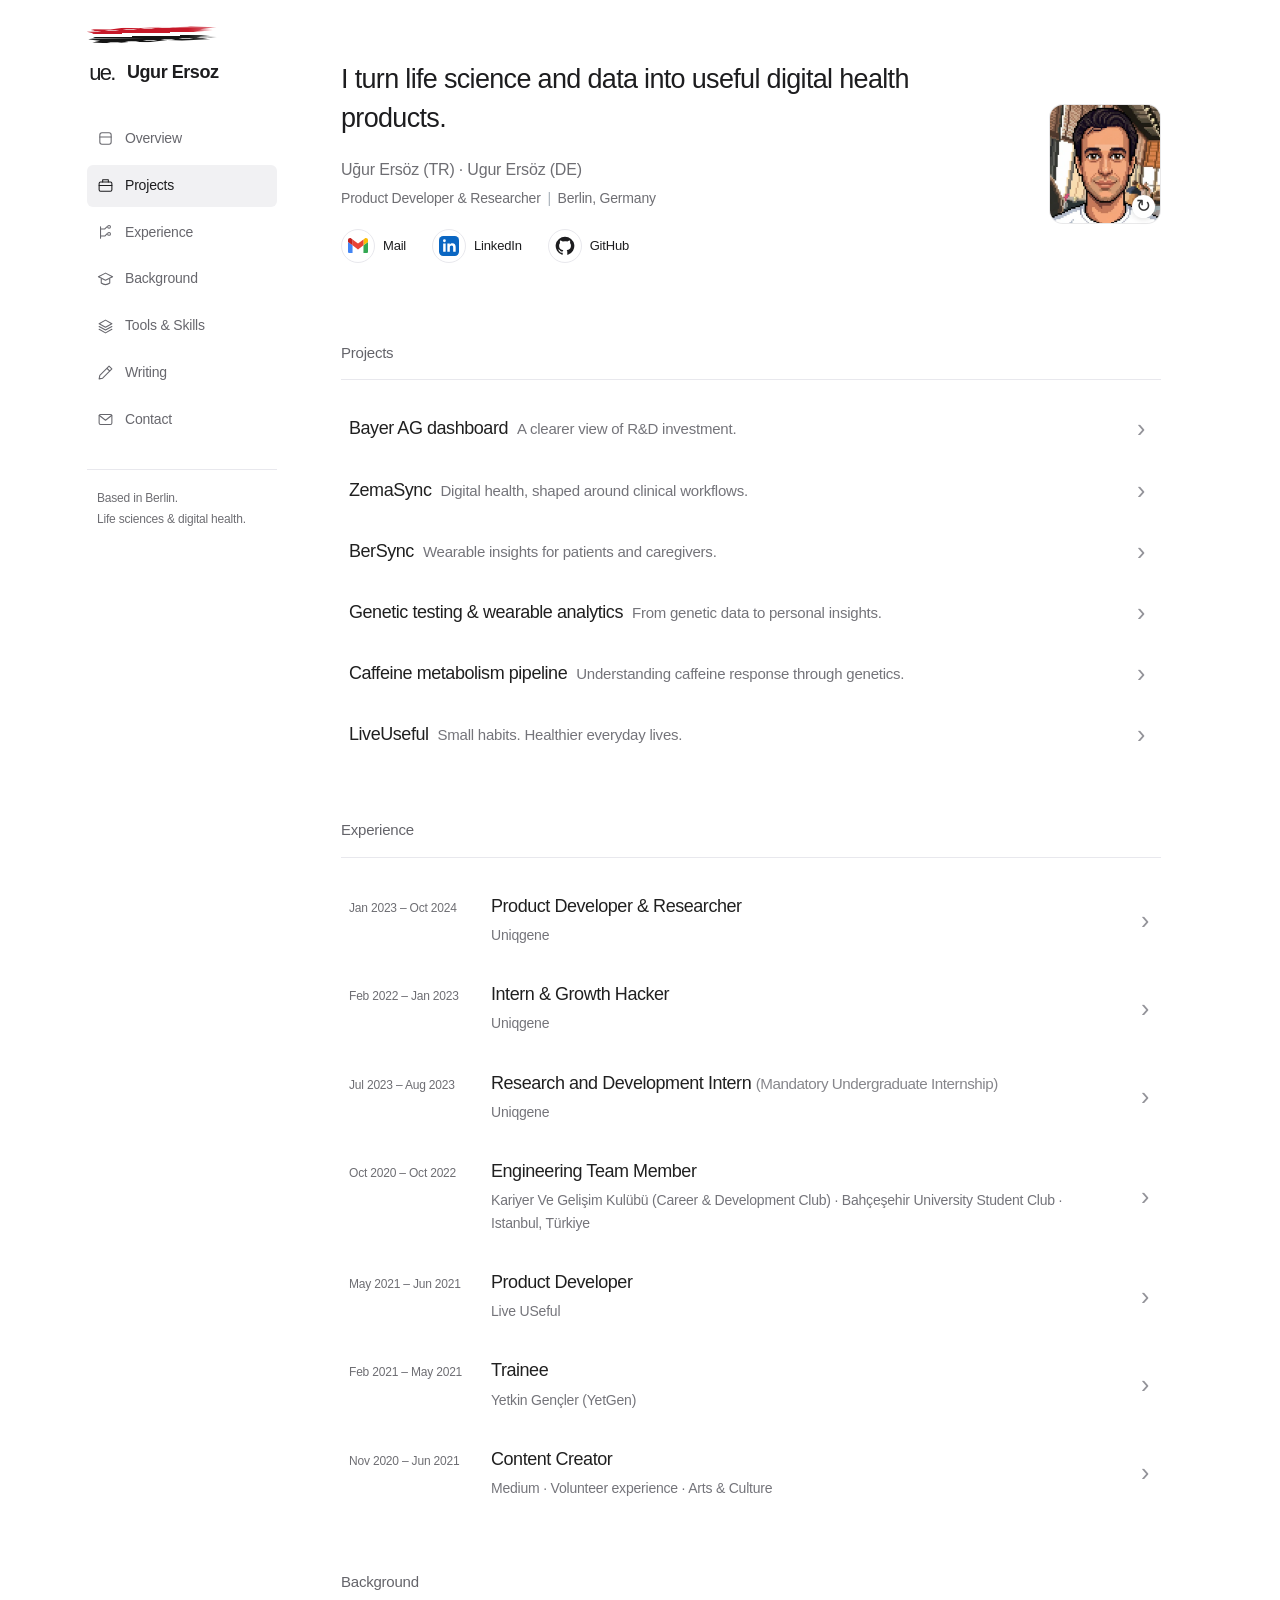
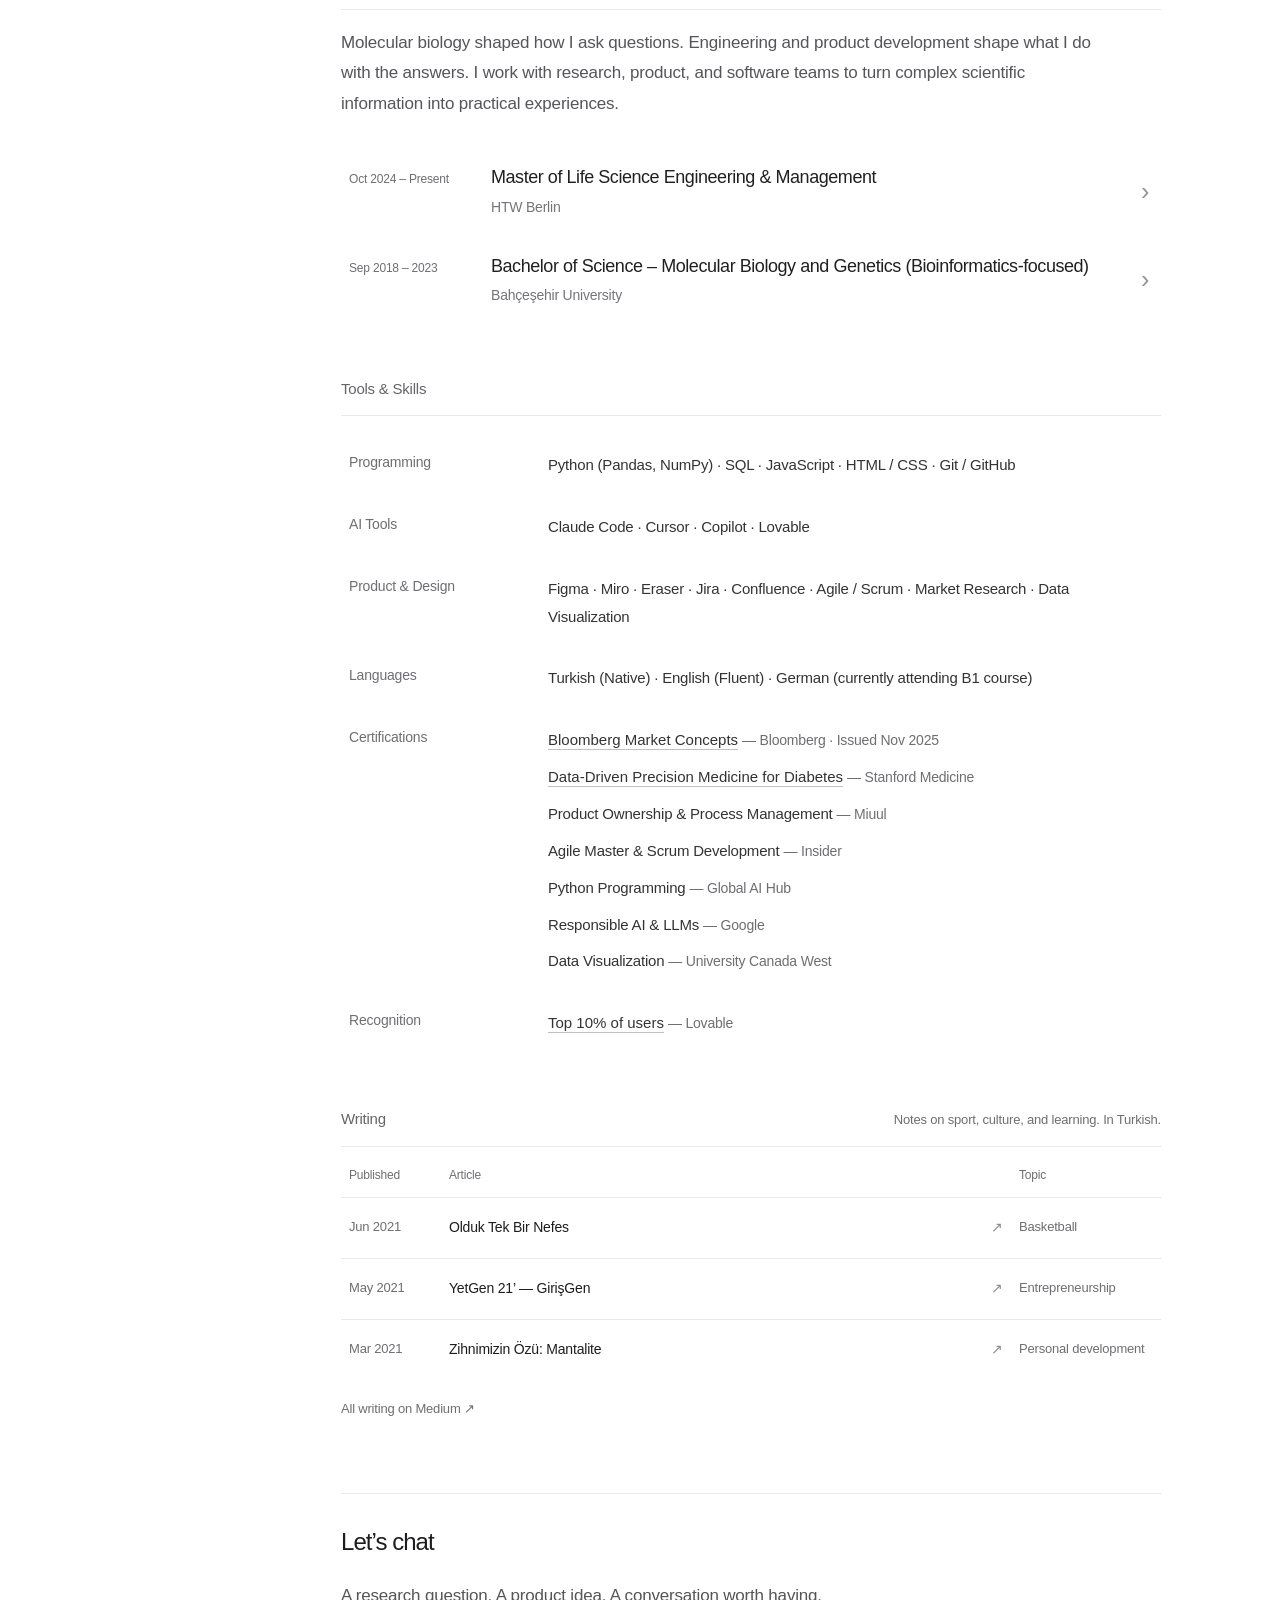
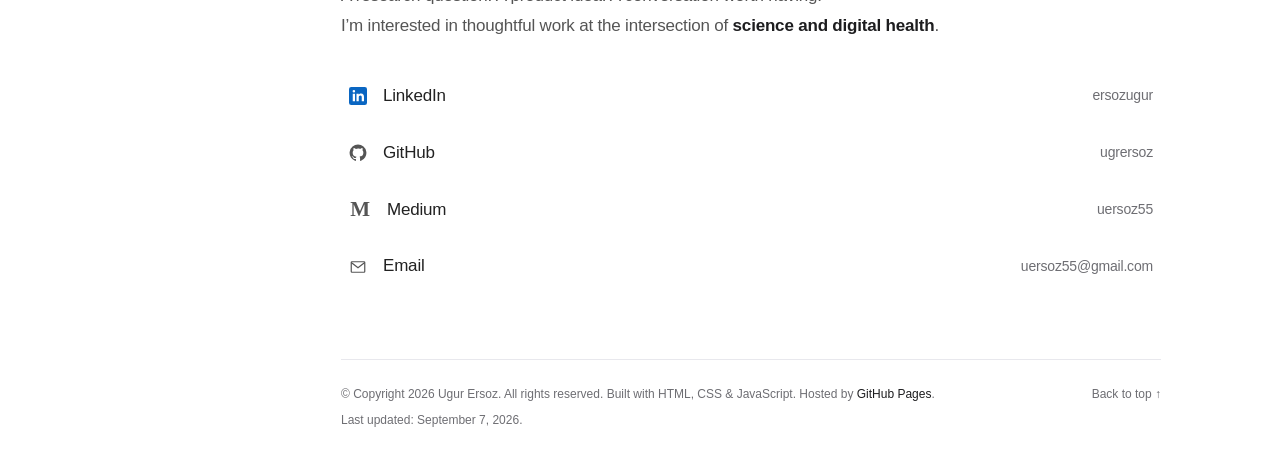
==== commit 289fc24f: "Refine contact icons and simplify sidebar identity" ====
--- a/index.html
+++ b/index.html
@@ -1132,12 +1132,21 @@
  .writing-archive a { font-size: 14px; }
 }
 @media print { body { display: block; padding: 0; } .topbar { display: none; } main, .footer { width: 100%; } }
+
+/* Crisp vector icons with a consistent circular surface. */
+.profile-contacts { gap: 18px; }
+.profile-contacts a { gap: 8px; min-height: 44px; border-radius: 999px; padding: 3px 8px 3px 0; transition: color .18s ease, background-color .18s ease; }
+.profile-contacts .contact-icon { display: inline-flex; align-items: center; justify-content: center; flex: 0 0 34px; width: 34px; height: 34px; border: 1px solid #e8e8ed; border-radius: 50%; background: #fff; transition: background-color .18s ease, border-color .18s ease, box-shadow .18s ease; }
+.profile-contacts .contact-icon svg { display: block; width: 20px; height: 20px; flex-shrink: 0; }
+.profile-contacts a:hover { background: #f5f5f7; }
+.profile-contacts a:hover .contact-icon, .profile-contacts a:focus-visible .contact-icon { border-color: #d4d4db; background: #fafafa; box-shadow: 0 2px 6px #00000008; }
+@media (max-width: 480px) { .profile-contacts { gap: 8px 12px; } }
 </style></head>
 <body>
 <a class="skip-link" href="#main">Skip to content</a>
-<header class="topbar"><a class="wordmark" href="#me" aria-label="Ugur Ersoz, home"><span class="monogram" aria-hidden="true">ue.</span><span>Ugur Ersoz<small>Product &amp; research</small></span></a><nav aria-label="Main navigation"><a href="#me" aria-current="location"><svg viewBox="0 0 24 24" fill="none" stroke="currentColor" stroke-width="1.5" stroke-linecap="round" stroke-linejoin="round" aria-hidden="true"><rect x="4" y="4" width="16" height="16" rx="3"/><path d="M4 10h16"/></svg><span>Overview</span></a><a href="#projects"><svg viewBox="0 0 24 24" fill="none" stroke="currentColor" stroke-width="1.5" stroke-linecap="round" stroke-linejoin="round" aria-hidden="true"><rect x="3" y="7" width="18" height="13" rx="2"/><path d="M8 7V4h8v3M3 12h18"/></svg><span>Projects</span></a><a href="#experience"><svg viewBox="0 0 24 24" fill="none" stroke="currentColor" stroke-width="1.5" stroke-linecap="round" stroke-linejoin="round" aria-hidden="true"><path d="M5 4v16M5 7h6M5 17h6M11 7l3-3M11 17l3-3"/><circle cx="17" cy="4" r="2"/><circle cx="17" cy="14" r="2"/></svg><span>Experience</span></a><a href="#education"><svg viewBox="0 0 24 24" fill="none" stroke="currentColor" stroke-width="1.5" stroke-linecap="round" stroke-linejoin="round" aria-hidden="true"><path d="m2 8 10-5 10 5-10 5-10-5ZM6 10v7c4 3 8 3 12 0v-7"/></svg><span>Background</span></a><a href="#skills"><svg viewBox="0 0 24 24" fill="none" stroke="currentColor" stroke-width="1.5" stroke-linecap="round" stroke-linejoin="round" aria-hidden="true"><path d="m12 3 9 5-9 5-9-5 9-5ZM3 12l9 5 9-5M3 16l9 5 9-5"/></svg><span>Tools & Skills</span></a><a href="#writing"><svg viewBox="0 0 24 24" fill="none" stroke="currentColor" stroke-width="1.5" stroke-linecap="round" stroke-linejoin="round" aria-hidden="true"><path d="m4 16-1 5 5-1L21 7l-4-4L4 16ZM14 6l4 4"/></svg><span>Writing</span></a><a href="#contact"><svg viewBox="0 0 24 24" fill="none" stroke="currentColor" stroke-width="1.5" stroke-linecap="round" stroke-linejoin="round" aria-hidden="true"><rect x="3" y="5" width="18" height="14" rx="2"/><path d="m3 6 9 7 9-7"/></svg><span>Contact</span></a></nav><p class="rail-note">Based in Berlin.<br>Life sciences &amp; digital health.</p></header>
+<header class="topbar"><a class="wordmark" href="#me" aria-label="Ugur Ersoz, home"><span class="monogram" aria-hidden="true">ue.</span><span>Ugur Ersoz</span></a><nav aria-label="Main navigation"><a href="#me" aria-current="location"><svg viewBox="0 0 24 24" fill="none" stroke="currentColor" stroke-width="1.5" stroke-linecap="round" stroke-linejoin="round" aria-hidden="true"><rect x="4" y="4" width="16" height="16" rx="3"/><path d="M4 10h16"/></svg><span>Overview</span></a><a href="#projects"><svg viewBox="0 0 24 24" fill="none" stroke="currentColor" stroke-width="1.5" stroke-linecap="round" stroke-linejoin="round" aria-hidden="true"><rect x="3" y="7" width="18" height="13" rx="2"/><path d="M8 7V4h8v3M3 12h18"/></svg><span>Projects</span></a><a href="#experience"><svg viewBox="0 0 24 24" fill="none" stroke="currentColor" stroke-width="1.5" stroke-linecap="round" stroke-linejoin="round" aria-hidden="true"><path d="M5 4v16M5 7h6M5 17h6M11 7l3-3M11 17l3-3"/><circle cx="17" cy="4" r="2"/><circle cx="17" cy="14" r="2"/></svg><span>Experience</span></a><a href="#education"><svg viewBox="0 0 24 24" fill="none" stroke="currentColor" stroke-width="1.5" stroke-linecap="round" stroke-linejoin="round" aria-hidden="true"><path d="m2 8 10-5 10 5-10 5-10-5ZM6 10v7c4 3 8 3 12 0v-7"/></svg><span>Background</span></a><a href="#skills"><svg viewBox="0 0 24 24" fill="none" stroke="currentColor" stroke-width="1.5" stroke-linecap="round" stroke-linejoin="round" aria-hidden="true"><path d="m12 3 9 5-9 5-9-5 9-5ZM3 12l9 5 9-5M3 16l9 5 9-5"/></svg><span>Tools & Skills</span></a><a href="#writing"><svg viewBox="0 0 24 24" fill="none" stroke="currentColor" stroke-width="1.5" stroke-linecap="round" stroke-linejoin="round" aria-hidden="true"><path d="m4 16-1 5 5-1L21 7l-4-4L4 16ZM14 6l4 4"/></svg><span>Writing</span></a><a href="#contact"><svg viewBox="0 0 24 24" fill="none" stroke="currentColor" stroke-width="1.5" stroke-linecap="round" stroke-linejoin="round" aria-hidden="true"><rect x="3" y="5" width="18" height="14" rx="2"/><path d="m3 6 9 7 9-7"/></svg><span>Contact</span></a></nav><p class="rail-note">Based in Berlin.<br>Life sciences &amp; digital health.</p></header>
 <main id="main">
-<section id="me" class="hero" aria-labelledby="intro-heading"><div class="hero-copy"><h1 id="intro-heading">I turn life science and data into useful digital health products.</h1><p class="alternate-names">Uğur Ersöz (TR) · Ugur Ersöz (DE)</p><p class="profile-role">Product Developer &amp; Researcher <span aria-hidden="true">|</span> Berlin, Germany</p><div class="profile-contacts" aria-label="Contact links"><a href="mailto:uersoz55@gmail.com"><svg viewBox="0 0 24 24" aria-hidden="true"><path fill="#4285f4" d="M2 5h4v15H2z"/><path fill="#34a853" d="M18 5h4v15h-4z"/><path fill="#ea4335" d="M2 4h4l6 5 6-5h4v5l-10 8L2 9z"/><path fill="#fbbc04" d="M18 4h4v5l-4 3z"/><path fill="#c5221f" d="M2 4h4v8L2 9z"/></svg>Mail</a><a href="https://www.linkedin.com/in/ersozugur" target="_blank" rel="noopener noreferrer"><svg viewBox="0 0 24 24" aria-hidden="true"><rect width="24" height="24" rx="3" fill="#0a66c2"/><path fill="#fff" d="M5 9h3v10H5zm1.5-5a1.7 1.7 0 1 0 0 3.4 1.7 1.7 0 0 0 0-3.4zM10 9h3v1.4c.7-1.1 1.7-1.7 3.1-1.7 2.7 0 3.9 1.7 3.9 4.6V19h-3v-5.1c0-1.5-.4-2.5-1.8-2.5-1.5 0-2.2 1-2.2 2.5V19h-3z"/></svg>LinkedIn</a><a href="https://github.com/ugrersoz" target="_blank" rel="noopener noreferrer"><svg viewBox="0 0 24 24" fill="currentColor" aria-hidden="true"><path d="M12 .8a11.2 11.2 0 0 0-3.54 21.83c.56.1.77-.24.77-.54v-2.09c-3.13.68-3.79-1.33-3.79-1.33-.51-1.3-1.25-1.64-1.25-1.64-1.03-.7.08-.69.08-.69 1.14.08 1.74 1.16 1.74 1.16 1.02 1.74 2.67 1.24 3.32.95.1-.74.4-1.24.72-1.53-2.5-.28-5.13-1.25-5.13-5.56 0-1.23.44-2.23 1.16-3.02-.12-.28-.5-1.42.11-2.96 0 0 .94-.3 3.08 1.15A10.74 10.74 0 0 1 12 6.15c.95 0 1.9.13 2.8.38 2.14-1.45 3.07-1.15 3.07-1.15.61 1.54.23 2.68.12 2.96.72.79 1.15 1.79 1.15 3.02 0 4.32-2.63 5.27-5.14 5.55.41.35.76 1.04.76 2.1v3.08c0 .3.2.65.78.54A11.2 11.2 0 0 0 12 .8z"/></svg>GitHub</a></div></div><figure class="portrait">
+<section id="me" class="hero" aria-labelledby="intro-heading"><div class="hero-copy"><h1 id="intro-heading">I turn life science and data into useful digital health products.</h1><p class="alternate-names">Uğur Ersöz (TR) · Ugur Ersöz (DE)</p><p class="profile-role">Product Developer &amp; Researcher <span aria-hidden="true">|</span> Berlin, Germany</p><div class="profile-contacts" aria-label="Contact links"><a href="mailto:uersoz55@gmail.com"><span class="contact-icon" aria-hidden="true"><svg viewBox="0 0 24 24" aria-hidden="true" focusable="false"><path fill="#4285f4" d="M1.636 20.455h3.819V11.18L0 7.09v11.728c0 .905.733 1.637 1.636 1.637Z"/><path fill="#34a853" d="M18.545 20.455h3.819c.903 0 1.636-.732 1.636-1.637V7.091l-5.455 4.09Z"/><path fill="#fbbc04" d="M18.545 4.09v7.091L24 7.091V4.91c0-2.023-2.31-3.177-3.927-1.964Z"/><path fill="#ea4335" d="M5.455 11.182V4.09L12 9l6.545-4.91v7.092L12 16.09Z"/><path fill="#c5221f" d="M0 4.91v2.18l5.455 4.092V4.09L3.927 2.946C2.31 1.733 0 2.887 0 4.91Z"/></svg></span>Mail</a><a href="https://www.linkedin.com/in/ersozugur" target="_blank" rel="noopener noreferrer"><span class="contact-icon" aria-hidden="true"><svg viewBox="0 0 24 24" aria-hidden="true"><rect width="24" height="24" rx="5" fill="#0a66c2"/><path fill="#fff" d="M5 9h3v10H5zm1.5-5a1.7 1.7 0 1 0 0 3.4 1.7 1.7 0 0 0 0-3.4zM10 9h3v1.4c.7-1.1 1.7-1.7 3.1-1.7 2.7 0 3.9 1.7 3.9 4.6V19h-3v-5.1c0-1.5-.4-2.5-1.8-2.5-1.5 0-2.2 1-2.2 2.5V19h-3z"/></svg></span>LinkedIn</a><a href="https://github.com/ugrersoz" target="_blank" rel="noopener noreferrer"><span class="contact-icon" aria-hidden="true"><svg viewBox="0 0 24 24" fill="currentColor" aria-hidden="true"><path d="M12 .8a11.2 11.2 0 0 0-3.54 21.83c.56.1.77-.24.77-.54v-2.09c-3.13.68-3.79-1.33-3.79-1.33-.51-1.3-1.25-1.64-1.25-1.64-1.03-.7.08-.69.08-.69 1.14.08 1.74 1.16 1.74 1.16 1.02 1.74 2.67 1.24 3.32.95.1-.74.4-1.24.72-1.53-2.5-.28-5.13-1.25-5.13-5.56 0-1.23.44-2.23 1.16-3.02-.12-.28-.5-1.42.11-2.96 0 0 .94-.3 3.08 1.15A10.74 10.74 0 0 1 12 6.15c.95 0 1.9.13 2.8.38 2.14-1.45 3.07-1.15 3.07-1.15.61 1.54.23 2.68.12 2.96.72.79 1.15 1.79 1.15 3.02 0 4.32-2.63 5.27-5.14 5.55.41.35.76 1.04.76 2.1v3.08c0 .3.2.65.78.54A11.2 11.2 0 0 0 12 .8z"/></svg></span>GitHub</a></div></div><figure class="portrait">
 <button class="portrait-flip" type="button" aria-label="Portrait with black glasses" aria-pressed="false" aria-describedby="portrait-hint">
  <span class="portrait-flipper" aria-hidden="true">
   <img class="portrait-front" src="images/profile.webp" width="400" height="400" alt="" fetchpriority="high" decoding="async">
@@ -1454,7 +1463,7 @@
 <section class="portfolio-section" id="writing" aria-labelledby="writing-heading"><div class="section-heading"><div><h2 id="writing-heading">Writing</h2></div><p>Notes on sport, culture, and learning. In Turkish.</p></div><table class="writing-archive"><caption class="visually-hidden">Selected writing, ordered from newest to oldest</caption><thead><tr><th scope="col">Published</th><th scope="col">Article</th><th scope="col">Topic</th></tr></thead><tbody><tr><td><time datetime="2021-06">Jun 2021</time></td><td><a href="https://uersoz55.medium.com/olduk-tek-bi%CC%87r-nefes-5297566a8b71" target="_blank" rel="noopener noreferrer"><span lang="tr">Olduk Tek Bir Nefes</span><span aria-hidden="true">↗</span></a></td><td>Basketball</td></tr><tr><td><time datetime="2021-05">May 2021</time></td><td><a href="https://uersoz55.medium.com/yetgen-21-giri%C5%9Fgen-fd8662ace6cc" target="_blank" rel="noopener noreferrer"><span lang="tr">YetGen 21’ — GirişGen</span><span aria-hidden="true">↗</span></a></td><td>Entrepreneurship</td></tr><tr><td><time datetime="2021-03">Mar 2021</time></td><td><a href="https://uersoz55.medium.com/zi%CC%87hni%CC%87mi%CC%87zi%CC%87n-%C3%B6z%C3%BC-mantali%CC%87te-3862c7196359" target="_blank" rel="noopener noreferrer"><span lang="tr">Zihnimizin Özü: Mantalite</span><span aria-hidden="true">↗</span></a></td><td>Personal development</td></tr></tbody></table><a class="writing-more" href="https://uersoz55.medium.com/" target="_blank" rel="noopener noreferrer">All writing on Medium ↗</a></section>
 <section class="contact-section" id="contact" aria-labelledby="contact-heading"><h2 id="contact-heading">Let’s chat</h2><p>A research question. A product idea. A conversation worth having.<br>I’m interested in thoughtful work at the intersection of <strong>science and digital health</strong>.</p><div class="contact-list"><a class="contact-row" href="https://www.linkedin.com/in/ersozugur" target="_blank" rel="noopener noreferrer"><span class="contact-label"><svg viewBox="0 0 24 24" aria-hidden="true"><rect width="24" height="24" rx="3" fill="#0a66c2"/><path fill="#fff" d="M5 9h3v10H5zm1.5-5a1.7 1.7 0 1 0 0 3.4 1.7 1.7 0 0 0 0-3.4zM10 9h3v1.4c.7-1.1 1.7-1.7 3.1-1.7 2.7 0 3.9 1.7 3.9 4.6V19h-3v-5.1c0-1.5-.4-2.5-1.8-2.5-1.5 0-2.2 1-2.2 2.5V19h-3z"/></svg>LinkedIn</span><span class="contact-handle">ersozugur</span></a><a class="contact-row" href="https://github.com/ugrersoz" target="_blank" rel="noopener noreferrer"><span class="contact-label"><svg viewBox="0 0 24 24" fill="currentColor" aria-hidden="true"><path d="M12 .8a11.2 11.2 0 0 0-3.54 21.83c.56.1.77-.24.77-.54v-2.09c-3.13.68-3.79-1.33-3.79-1.33-.51-1.3-1.25-1.64-1.25-1.64-1.03-.7.08-.69.08-.69 1.14.08 1.74 1.16 1.74 1.16 1.02 1.74 2.67 1.24 3.32.95.1-.74.4-1.24.72-1.53-2.5-.28-5.13-1.25-5.13-5.56 0-1.23.44-2.23 1.16-3.02-.12-.28-.5-1.42.11-2.96 0 0 .94-.3 3.08 1.15A10.74 10.74 0 0 1 12 6.15c.95 0 1.9.13 2.8.38 2.14-1.45 3.07-1.15 3.07-1.15.61 1.54.23 2.68.12 2.96.72.79 1.15 1.79 1.15 3.02 0 4.32-2.63 5.27-5.14 5.55.41.35.76 1.04.76 2.1v3.08c0 .3.2.65.78.54A11.2 11.2 0 0 0 12 .8z"/></svg>GitHub</span><span class="contact-handle">ugrersoz</span></a><a class="contact-row" href="https://uersoz55.medium.com/" target="_blank" rel="noopener noreferrer"><span class="contact-label"><span class="medium-mark" aria-hidden="true">M</span>Medium</span><span class="contact-handle">uersoz55</span></a><a class="contact-row" href="mailto:uersoz55@gmail.com"><span class="contact-label"><svg viewBox="0 0 24 24" fill="none" stroke="currentColor" stroke-width="1.6" aria-hidden="true"><rect x="3" y="5" width="18" height="14" rx="1"/><path d="m3 6 9 7 9-7"/></svg>Email</span><span class="contact-handle">uersoz55@gmail.com</span></a></div></section>
 </main>
-<footer class="footer"><div class="footer-details"><p>© Copyright <span id="footer-year">2026</span> Ugur Ersoz. All rights reserved. Built with HTML, CSS &amp; JavaScript. Hosted by <a href="https://pages.github.com/" target="_blank" rel="noopener noreferrer">GitHub Pages</a>.</p><p>Last updated: <span id="footer-updated">September 09, 2026</span>.</p></div><a href="#me">Back to top ↑</a></footer>
+<footer class="footer"><div class="footer-details"><p>© Copyright <span id="footer-year">2026</span> Ugur Ersoz. All rights reserved. Built with HTML, CSS &amp; JavaScript. Hosted by <a href="https://pages.github.com/" target="_blank" rel="noopener noreferrer">GitHub Pages</a>.</p><p>Last updated: <span id="footer-updated">September 7, 2026</span>.</p></div><a href="#me">Back to top ↑</a></footer>
 <dialog id="imageModal" aria-label="Image preview"><button class="close" type="button" aria-label="Close image preview" autofocus>×</button><img id="modalImage" alt="" decoding="async"></dialog>
 <script>
 const portraitFlip = document.querySelector('.portrait-flip');
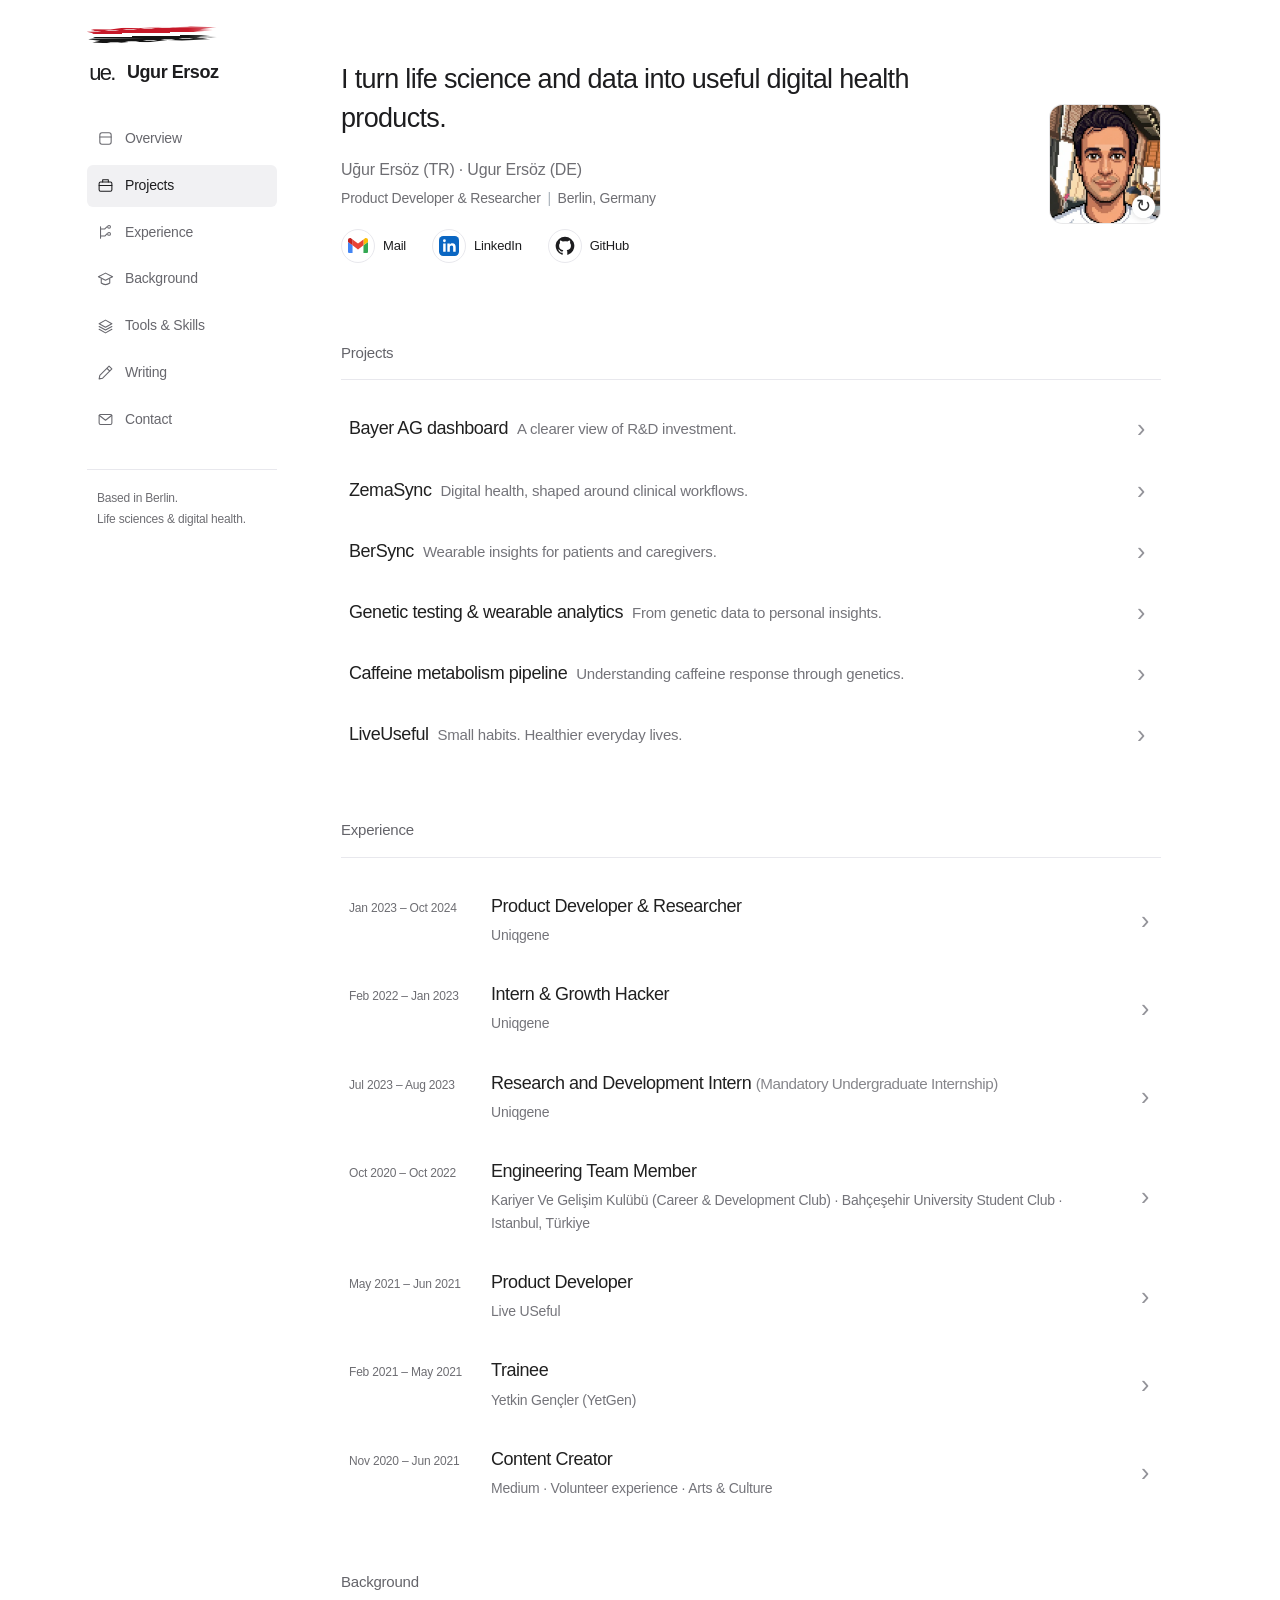
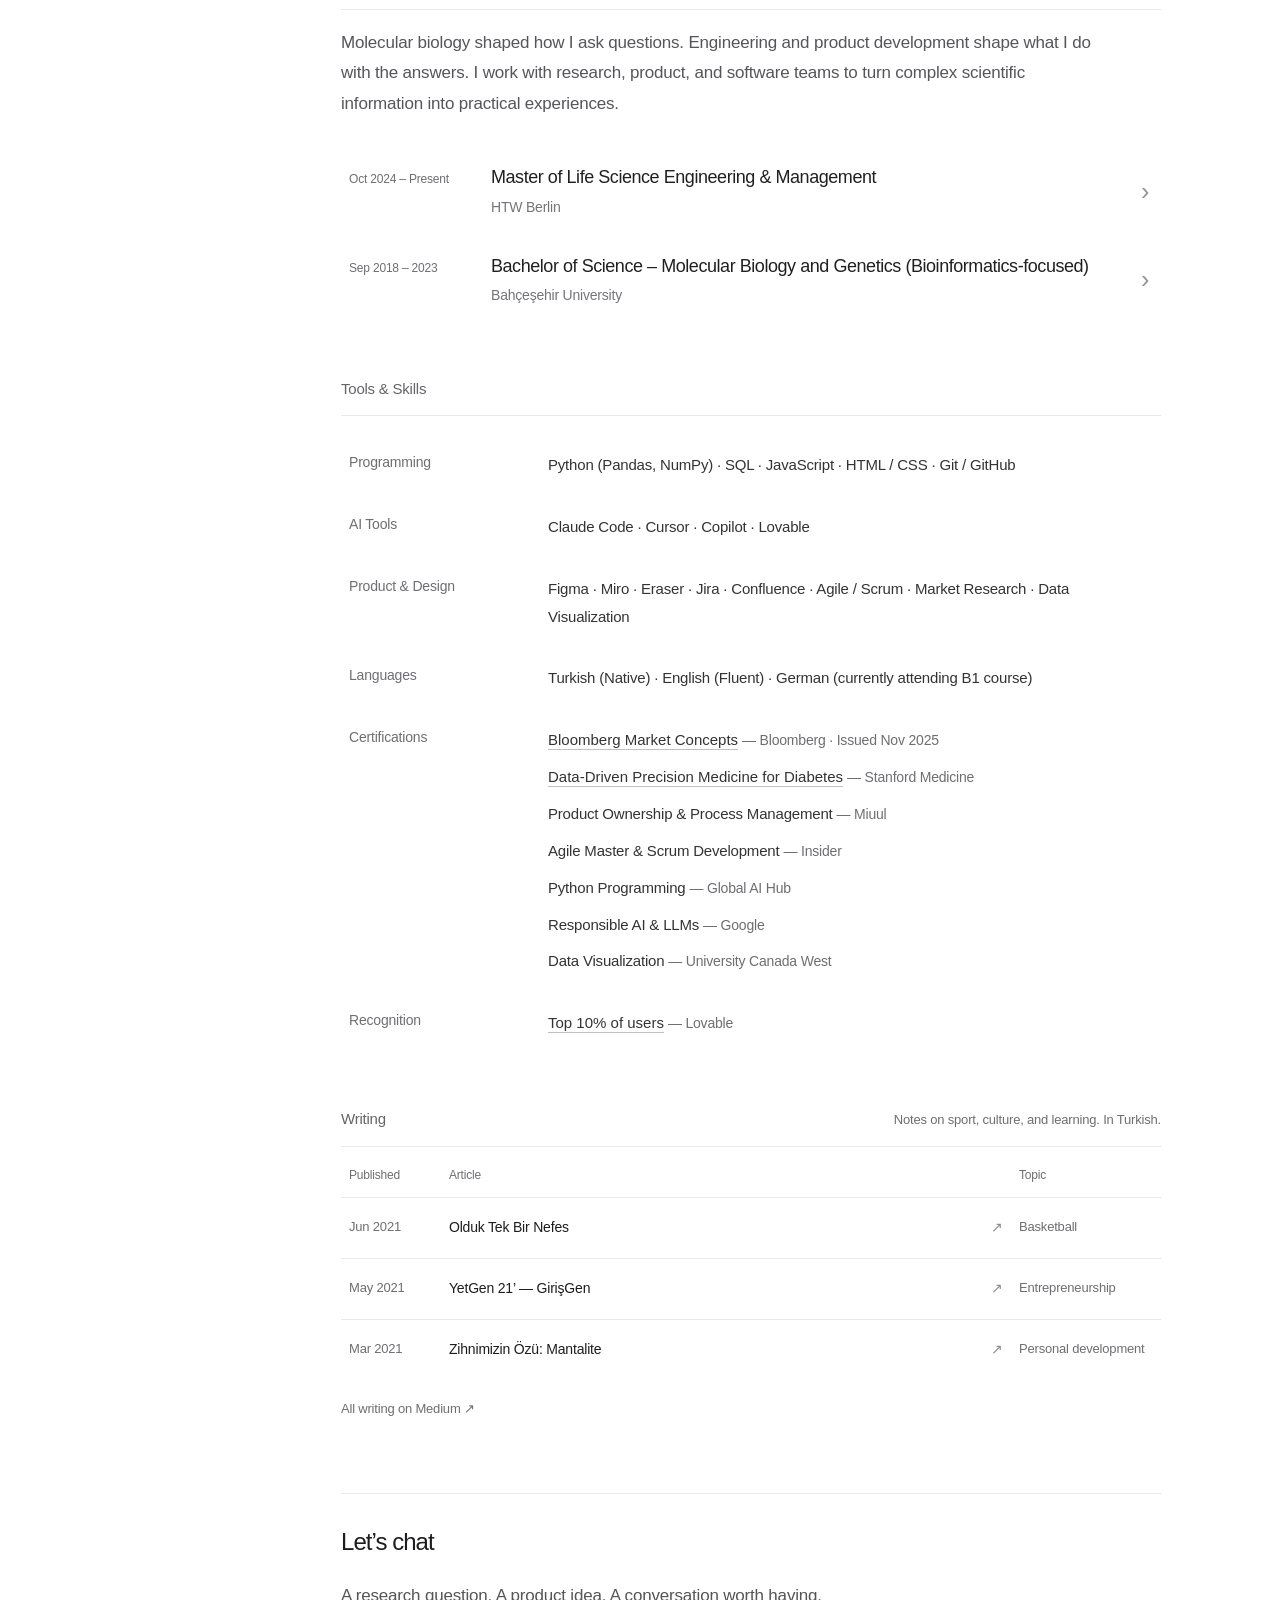
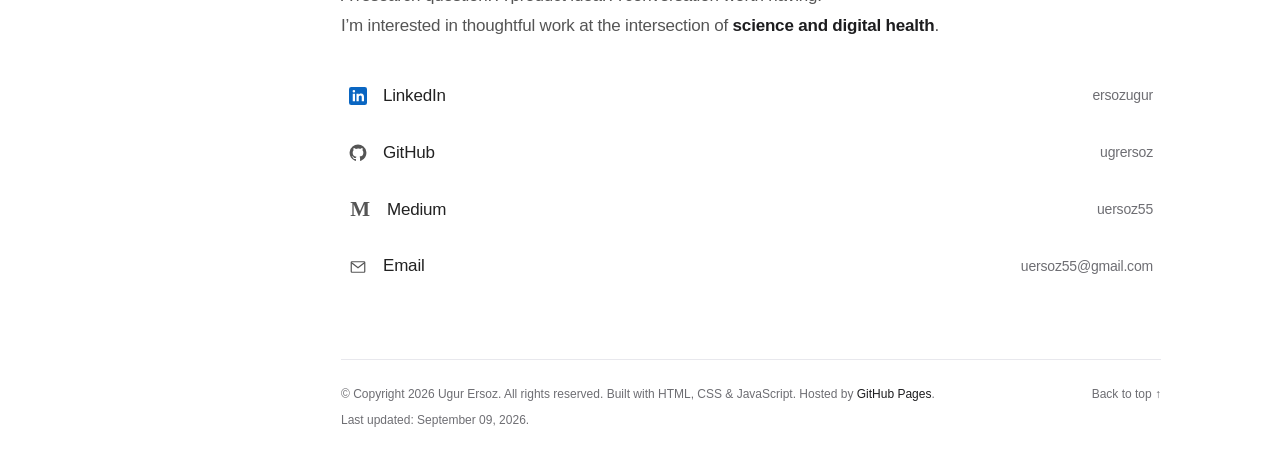
==== commit 9653a50e: "deploy: 289fc24fe12dd427440d36fd5619ace0b71333d2" ====
--- a/index.html
+++ b/index.html
@@ -1463,7 +1463,7 @@
 <section class="portfolio-section" id="writing" aria-labelledby="writing-heading"><div class="section-heading"><div><h2 id="writing-heading">Writing</h2></div><p>Notes on sport, culture, and learning. In Turkish.</p></div><table class="writing-archive"><caption class="visually-hidden">Selected writing, ordered from newest to oldest</caption><thead><tr><th scope="col">Published</th><th scope="col">Article</th><th scope="col">Topic</th></tr></thead><tbody><tr><td><time datetime="2021-06">Jun 2021</time></td><td><a href="https://uersoz55.medium.com/olduk-tek-bi%CC%87r-nefes-5297566a8b71" target="_blank" rel="noopener noreferrer"><span lang="tr">Olduk Tek Bir Nefes</span><span aria-hidden="true">↗</span></a></td><td>Basketball</td></tr><tr><td><time datetime="2021-05">May 2021</time></td><td><a href="https://uersoz55.medium.com/yetgen-21-giri%C5%9Fgen-fd8662ace6cc" target="_blank" rel="noopener noreferrer"><span lang="tr">YetGen 21’ — GirişGen</span><span aria-hidden="true">↗</span></a></td><td>Entrepreneurship</td></tr><tr><td><time datetime="2021-03">Mar 2021</time></td><td><a href="https://uersoz55.medium.com/zi%CC%87hni%CC%87mi%CC%87zi%CC%87n-%C3%B6z%C3%BC-mantali%CC%87te-3862c7196359" target="_blank" rel="noopener noreferrer"><span lang="tr">Zihnimizin Özü: Mantalite</span><span aria-hidden="true">↗</span></a></td><td>Personal development</td></tr></tbody></table><a class="writing-more" href="https://uersoz55.medium.com/" target="_blank" rel="noopener noreferrer">All writing on Medium ↗</a></section>
 <section class="contact-section" id="contact" aria-labelledby="contact-heading"><h2 id="contact-heading">Let’s chat</h2><p>A research question. A product idea. A conversation worth having.<br>I’m interested in thoughtful work at the intersection of <strong>science and digital health</strong>.</p><div class="contact-list"><a class="contact-row" href="https://www.linkedin.com/in/ersozugur" target="_blank" rel="noopener noreferrer"><span class="contact-label"><svg viewBox="0 0 24 24" aria-hidden="true"><rect width="24" height="24" rx="3" fill="#0a66c2"/><path fill="#fff" d="M5 9h3v10H5zm1.5-5a1.7 1.7 0 1 0 0 3.4 1.7 1.7 0 0 0 0-3.4zM10 9h3v1.4c.7-1.1 1.7-1.7 3.1-1.7 2.7 0 3.9 1.7 3.9 4.6V19h-3v-5.1c0-1.5-.4-2.5-1.8-2.5-1.5 0-2.2 1-2.2 2.5V19h-3z"/></svg>LinkedIn</span><span class="contact-handle">ersozugur</span></a><a class="contact-row" href="https://github.com/ugrersoz" target="_blank" rel="noopener noreferrer"><span class="contact-label"><svg viewBox="0 0 24 24" fill="currentColor" aria-hidden="true"><path d="M12 .8a11.2 11.2 0 0 0-3.54 21.83c.56.1.77-.24.77-.54v-2.09c-3.13.68-3.79-1.33-3.79-1.33-.51-1.3-1.25-1.64-1.25-1.64-1.03-.7.08-.69.08-.69 1.14.08 1.74 1.16 1.74 1.16 1.02 1.74 2.67 1.24 3.32.95.1-.74.4-1.24.72-1.53-2.5-.28-5.13-1.25-5.13-5.56 0-1.23.44-2.23 1.16-3.02-.12-.28-.5-1.42.11-2.96 0 0 .94-.3 3.08 1.15A10.74 10.74 0 0 1 12 6.15c.95 0 1.9.13 2.8.38 2.14-1.45 3.07-1.15 3.07-1.15.61 1.54.23 2.68.12 2.96.72.79 1.15 1.79 1.15 3.02 0 4.32-2.63 5.27-5.14 5.55.41.35.76 1.04.76 2.1v3.08c0 .3.2.65.78.54A11.2 11.2 0 0 0 12 .8z"/></svg>GitHub</span><span class="contact-handle">ugrersoz</span></a><a class="contact-row" href="https://uersoz55.medium.com/" target="_blank" rel="noopener noreferrer"><span class="contact-label"><span class="medium-mark" aria-hidden="true">M</span>Medium</span><span class="contact-handle">uersoz55</span></a><a class="contact-row" href="mailto:uersoz55@gmail.com"><span class="contact-label"><svg viewBox="0 0 24 24" fill="none" stroke="currentColor" stroke-width="1.6" aria-hidden="true"><rect x="3" y="5" width="18" height="14" rx="1"/><path d="m3 6 9 7 9-7"/></svg>Email</span><span class="contact-handle">uersoz55@gmail.com</span></a></div></section>
 </main>
-<footer class="footer"><div class="footer-details"><p>© Copyright <span id="footer-year">2026</span> Ugur Ersoz. All rights reserved. Built with HTML, CSS &amp; JavaScript. Hosted by <a href="https://pages.github.com/" target="_blank" rel="noopener noreferrer">GitHub Pages</a>.</p><p>Last updated: <span id="footer-updated">September 7, 2026</span>.</p></div><a href="#me">Back to top ↑</a></footer>
+<footer class="footer"><div class="footer-details"><p>© Copyright <span id="footer-year">2026</span> Ugur Ersoz. All rights reserved. Built with HTML, CSS &amp; JavaScript. Hosted by <a href="https://pages.github.com/" target="_blank" rel="noopener noreferrer">GitHub Pages</a>.</p><p>Last updated: <span id="footer-updated">September 09, 2026</span>.</p></div><a href="#me">Back to top ↑</a></footer>
 <dialog id="imageModal" aria-label="Image preview"><button class="close" type="button" aria-label="Close image preview" autofocus>×</button><img id="modalImage" alt="" decoding="async"></dialog>
 <script>
 const portraitFlip = document.querySelector('.portrait-flip');
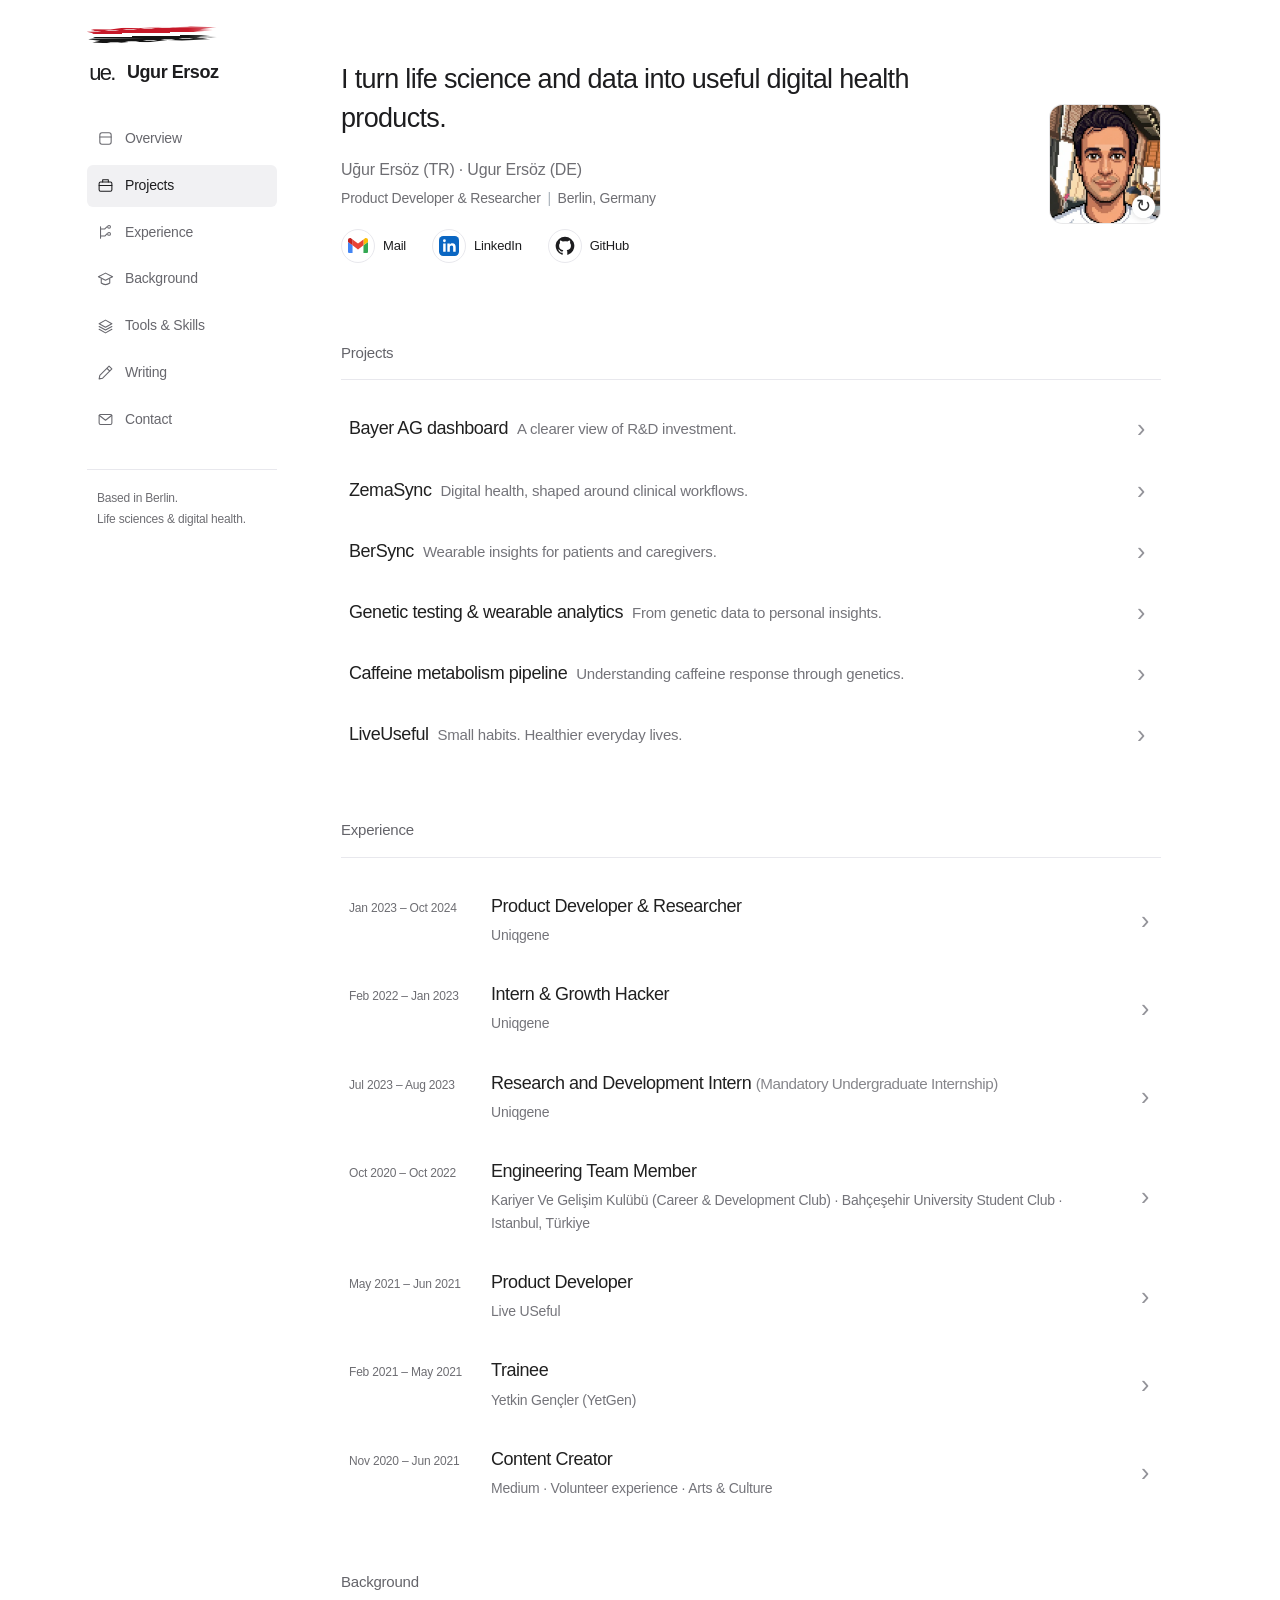
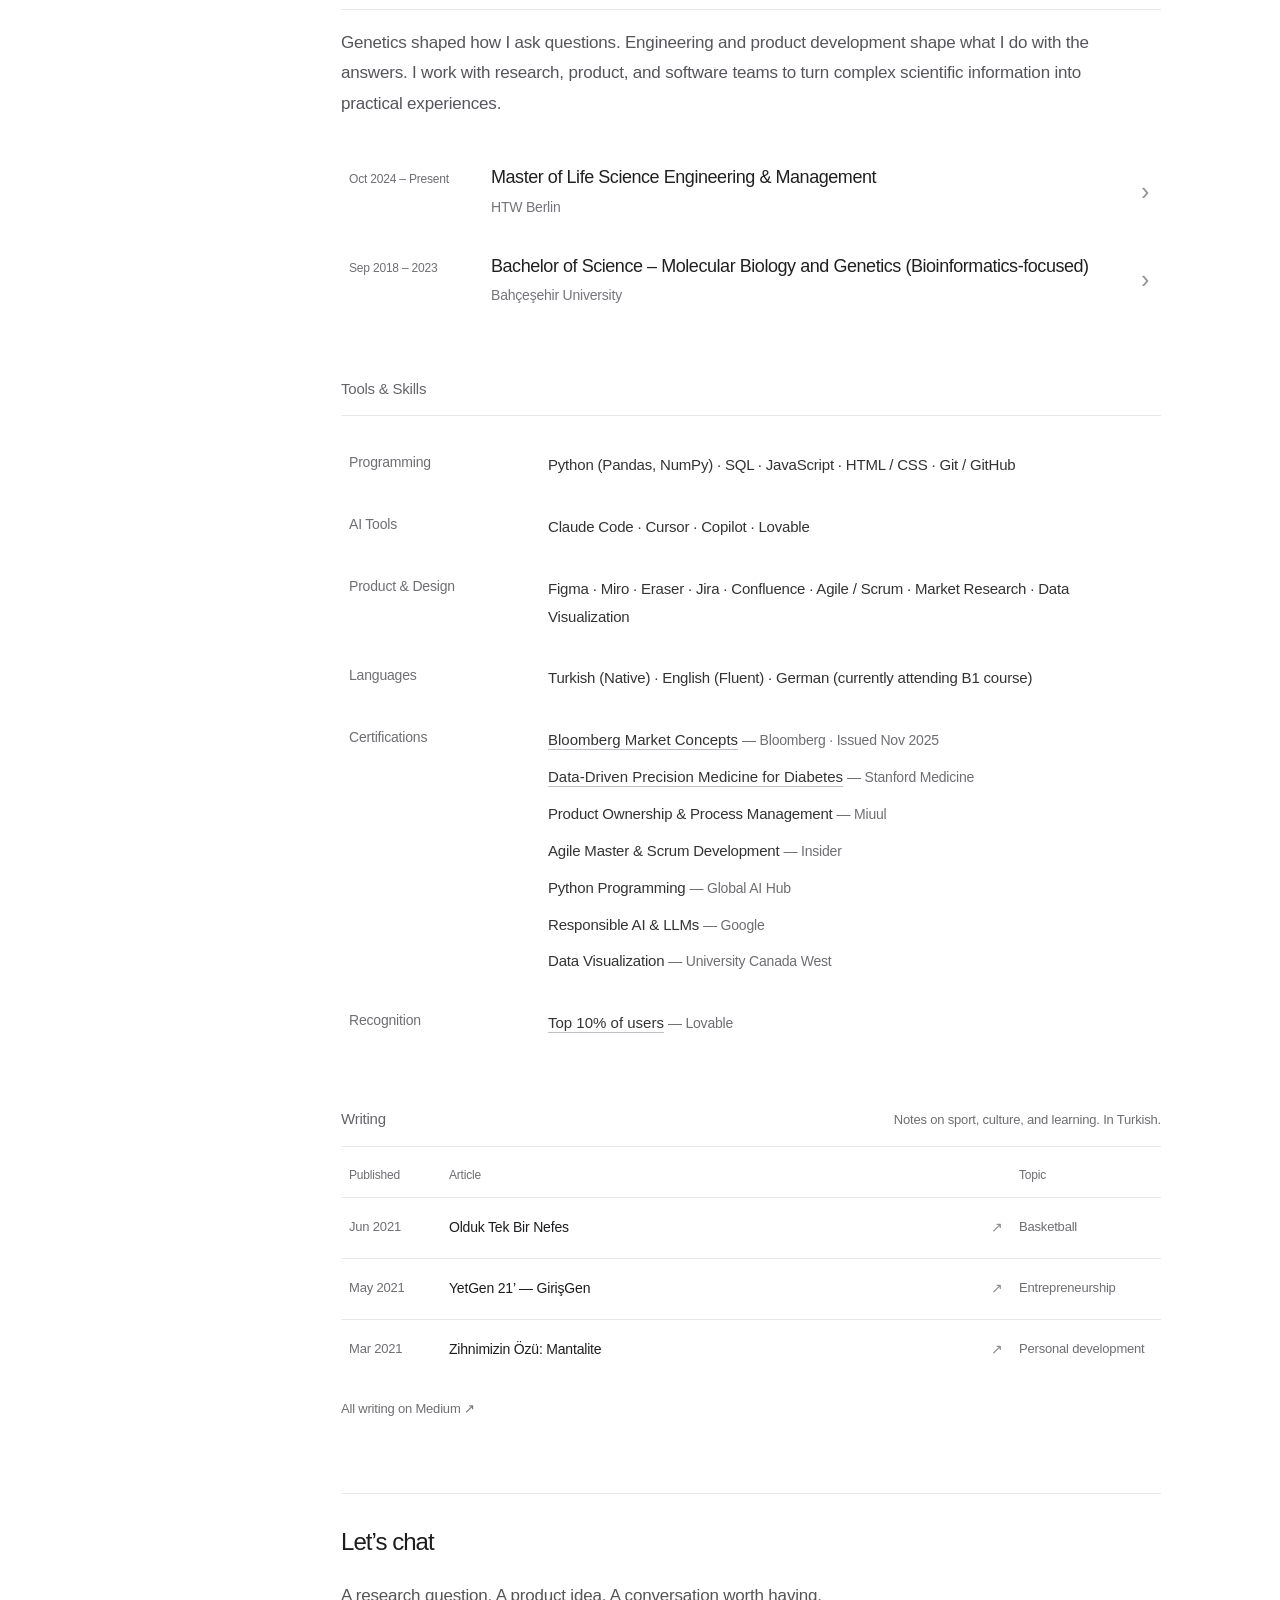
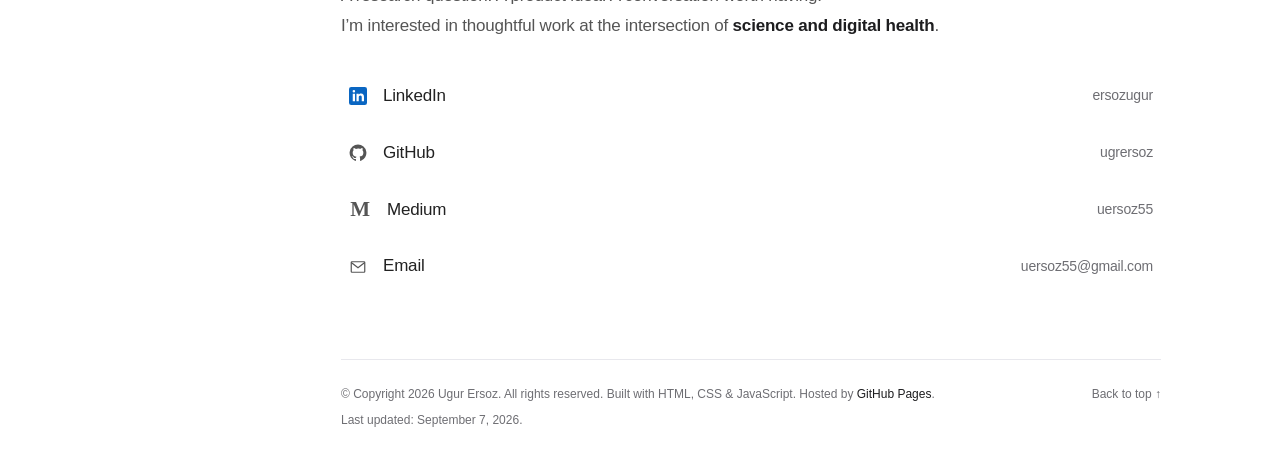
==== commit e00a72ea: "Emphasize genetics in background introduction" ====
--- a/index.html
+++ b/index.html
@@ -1399,7 +1399,7 @@
                             </div>
                         </div>
                     </div></div></details><details class="entry"><summary><span class="entry-copy"><span class="entry-title">Content Creator</span><span class="entry-subtitle">Medium · Volunteer experience · Arts &amp; Culture</span></span><span class="entry-meta">Nov 2020 – Jun 2021</span><span class="entry-toggle" aria-hidden="true">›</span></summary><div class="entry-body"><p class="card-description">Wrote in Turkish about basketball, culture, and personal development, including contributions to Yetkin Yayın. Shared reflections on the YetGen program and the GirişGen entrepreneurship experience.</p><div class="project-links"><a class="project-link" href="https://uersoz55.medium.com/" target="_blank" rel="noopener noreferrer">Read on Medium ↗</a><a class="project-link" href="#writing">Selected writing ↓</a></div></div></details></section>
-<section class="portfolio-section" id="education" aria-labelledby="education-heading"><div class="section-heading"><div><h2 id="education-heading">Background</h2></div></div><p class="about-text">Molecular biology shaped how I ask questions. Engineering and product development shape what I do with the answers. I work with research, product, and software teams to turn complex scientific information into practical experiences.</p><details class="entry"><summary><span class="entry-copy"><span class="entry-title">Master of Life Science Engineering & Management</span><span class="entry-subtitle">HTW Berlin</span></span><span class="entry-meta">Oct 2024 – Present</span><span class="entry-toggle" aria-hidden="true">›</span></summary><div class="entry-body"><div class="card">
+<section class="portfolio-section" id="education" aria-labelledby="education-heading"><div class="section-heading"><div><h2 id="education-heading">Background</h2></div></div><p class="about-text">Genetics shaped how I ask questions. Engineering and product development shape what I do with the answers. I work with research, product, and software teams to turn complex scientific information into practical experiences.</p><details class="entry"><summary><span class="entry-copy"><span class="entry-title">Master of Life Science Engineering & Management</span><span class="entry-subtitle">HTW Berlin</span></span><span class="entry-meta">Oct 2024 – Present</span><span class="entry-toggle" aria-hidden="true">›</span></summary><div class="entry-body"><div class="card">
 
                         <div class="job-description">
                             <p style="color: #555; line-height: 1.6;">
@@ -1463,7 +1463,7 @@
 <section class="portfolio-section" id="writing" aria-labelledby="writing-heading"><div class="section-heading"><div><h2 id="writing-heading">Writing</h2></div><p>Notes on sport, culture, and learning. In Turkish.</p></div><table class="writing-archive"><caption class="visually-hidden">Selected writing, ordered from newest to oldest</caption><thead><tr><th scope="col">Published</th><th scope="col">Article</th><th scope="col">Topic</th></tr></thead><tbody><tr><td><time datetime="2021-06">Jun 2021</time></td><td><a href="https://uersoz55.medium.com/olduk-tek-bi%CC%87r-nefes-5297566a8b71" target="_blank" rel="noopener noreferrer"><span lang="tr">Olduk Tek Bir Nefes</span><span aria-hidden="true">↗</span></a></td><td>Basketball</td></tr><tr><td><time datetime="2021-05">May 2021</time></td><td><a href="https://uersoz55.medium.com/yetgen-21-giri%C5%9Fgen-fd8662ace6cc" target="_blank" rel="noopener noreferrer"><span lang="tr">YetGen 21’ — GirişGen</span><span aria-hidden="true">↗</span></a></td><td>Entrepreneurship</td></tr><tr><td><time datetime="2021-03">Mar 2021</time></td><td><a href="https://uersoz55.medium.com/zi%CC%87hni%CC%87mi%CC%87zi%CC%87n-%C3%B6z%C3%BC-mantali%CC%87te-3862c7196359" target="_blank" rel="noopener noreferrer"><span lang="tr">Zihnimizin Özü: Mantalite</span><span aria-hidden="true">↗</span></a></td><td>Personal development</td></tr></tbody></table><a class="writing-more" href="https://uersoz55.medium.com/" target="_blank" rel="noopener noreferrer">All writing on Medium ↗</a></section>
 <section class="contact-section" id="contact" aria-labelledby="contact-heading"><h2 id="contact-heading">Let’s chat</h2><p>A research question. A product idea. A conversation worth having.<br>I’m interested in thoughtful work at the intersection of <strong>science and digital health</strong>.</p><div class="contact-list"><a class="contact-row" href="https://www.linkedin.com/in/ersozugur" target="_blank" rel="noopener noreferrer"><span class="contact-label"><svg viewBox="0 0 24 24" aria-hidden="true"><rect width="24" height="24" rx="3" fill="#0a66c2"/><path fill="#fff" d="M5 9h3v10H5zm1.5-5a1.7 1.7 0 1 0 0 3.4 1.7 1.7 0 0 0 0-3.4zM10 9h3v1.4c.7-1.1 1.7-1.7 3.1-1.7 2.7 0 3.9 1.7 3.9 4.6V19h-3v-5.1c0-1.5-.4-2.5-1.8-2.5-1.5 0-2.2 1-2.2 2.5V19h-3z"/></svg>LinkedIn</span><span class="contact-handle">ersozugur</span></a><a class="contact-row" href="https://github.com/ugrersoz" target="_blank" rel="noopener noreferrer"><span class="contact-label"><svg viewBox="0 0 24 24" fill="currentColor" aria-hidden="true"><path d="M12 .8a11.2 11.2 0 0 0-3.54 21.83c.56.1.77-.24.77-.54v-2.09c-3.13.68-3.79-1.33-3.79-1.33-.51-1.3-1.25-1.64-1.25-1.64-1.03-.7.08-.69.08-.69 1.14.08 1.74 1.16 1.74 1.16 1.02 1.74 2.67 1.24 3.32.95.1-.74.4-1.24.72-1.53-2.5-.28-5.13-1.25-5.13-5.56 0-1.23.44-2.23 1.16-3.02-.12-.28-.5-1.42.11-2.96 0 0 .94-.3 3.08 1.15A10.74 10.74 0 0 1 12 6.15c.95 0 1.9.13 2.8.38 2.14-1.45 3.07-1.15 3.07-1.15.61 1.54.23 2.68.12 2.96.72.79 1.15 1.79 1.15 3.02 0 4.32-2.63 5.27-5.14 5.55.41.35.76 1.04.76 2.1v3.08c0 .3.2.65.78.54A11.2 11.2 0 0 0 12 .8z"/></svg>GitHub</span><span class="contact-handle">ugrersoz</span></a><a class="contact-row" href="https://uersoz55.medium.com/" target="_blank" rel="noopener noreferrer"><span class="contact-label"><span class="medium-mark" aria-hidden="true">M</span>Medium</span><span class="contact-handle">uersoz55</span></a><a class="contact-row" href="mailto:uersoz55@gmail.com"><span class="contact-label"><svg viewBox="0 0 24 24" fill="none" stroke="currentColor" stroke-width="1.6" aria-hidden="true"><rect x="3" y="5" width="18" height="14" rx="1"/><path d="m3 6 9 7 9-7"/></svg>Email</span><span class="contact-handle">uersoz55@gmail.com</span></a></div></section>
 </main>
-<footer class="footer"><div class="footer-details"><p>© Copyright <span id="footer-year">2026</span> Ugur Ersoz. All rights reserved. Built with HTML, CSS &amp; JavaScript. Hosted by <a href="https://pages.github.com/" target="_blank" rel="noopener noreferrer">GitHub Pages</a>.</p><p>Last updated: <span id="footer-updated">September 09, 2026</span>.</p></div><a href="#me">Back to top ↑</a></footer>
+<footer class="footer"><div class="footer-details"><p>© Copyright <span id="footer-year">2026</span> Ugur Ersoz. All rights reserved. Built with HTML, CSS &amp; JavaScript. Hosted by <a href="https://pages.github.com/" target="_blank" rel="noopener noreferrer">GitHub Pages</a>.</p><p>Last updated: <span id="footer-updated">September 7, 2026</span>.</p></div><a href="#me">Back to top ↑</a></footer>
 <dialog id="imageModal" aria-label="Image preview"><button class="close" type="button" aria-label="Close image preview" autofocus>×</button><img id="modalImage" alt="" decoding="async"></dialog>
 <script>
 const portraitFlip = document.querySelector('.portrait-flip');
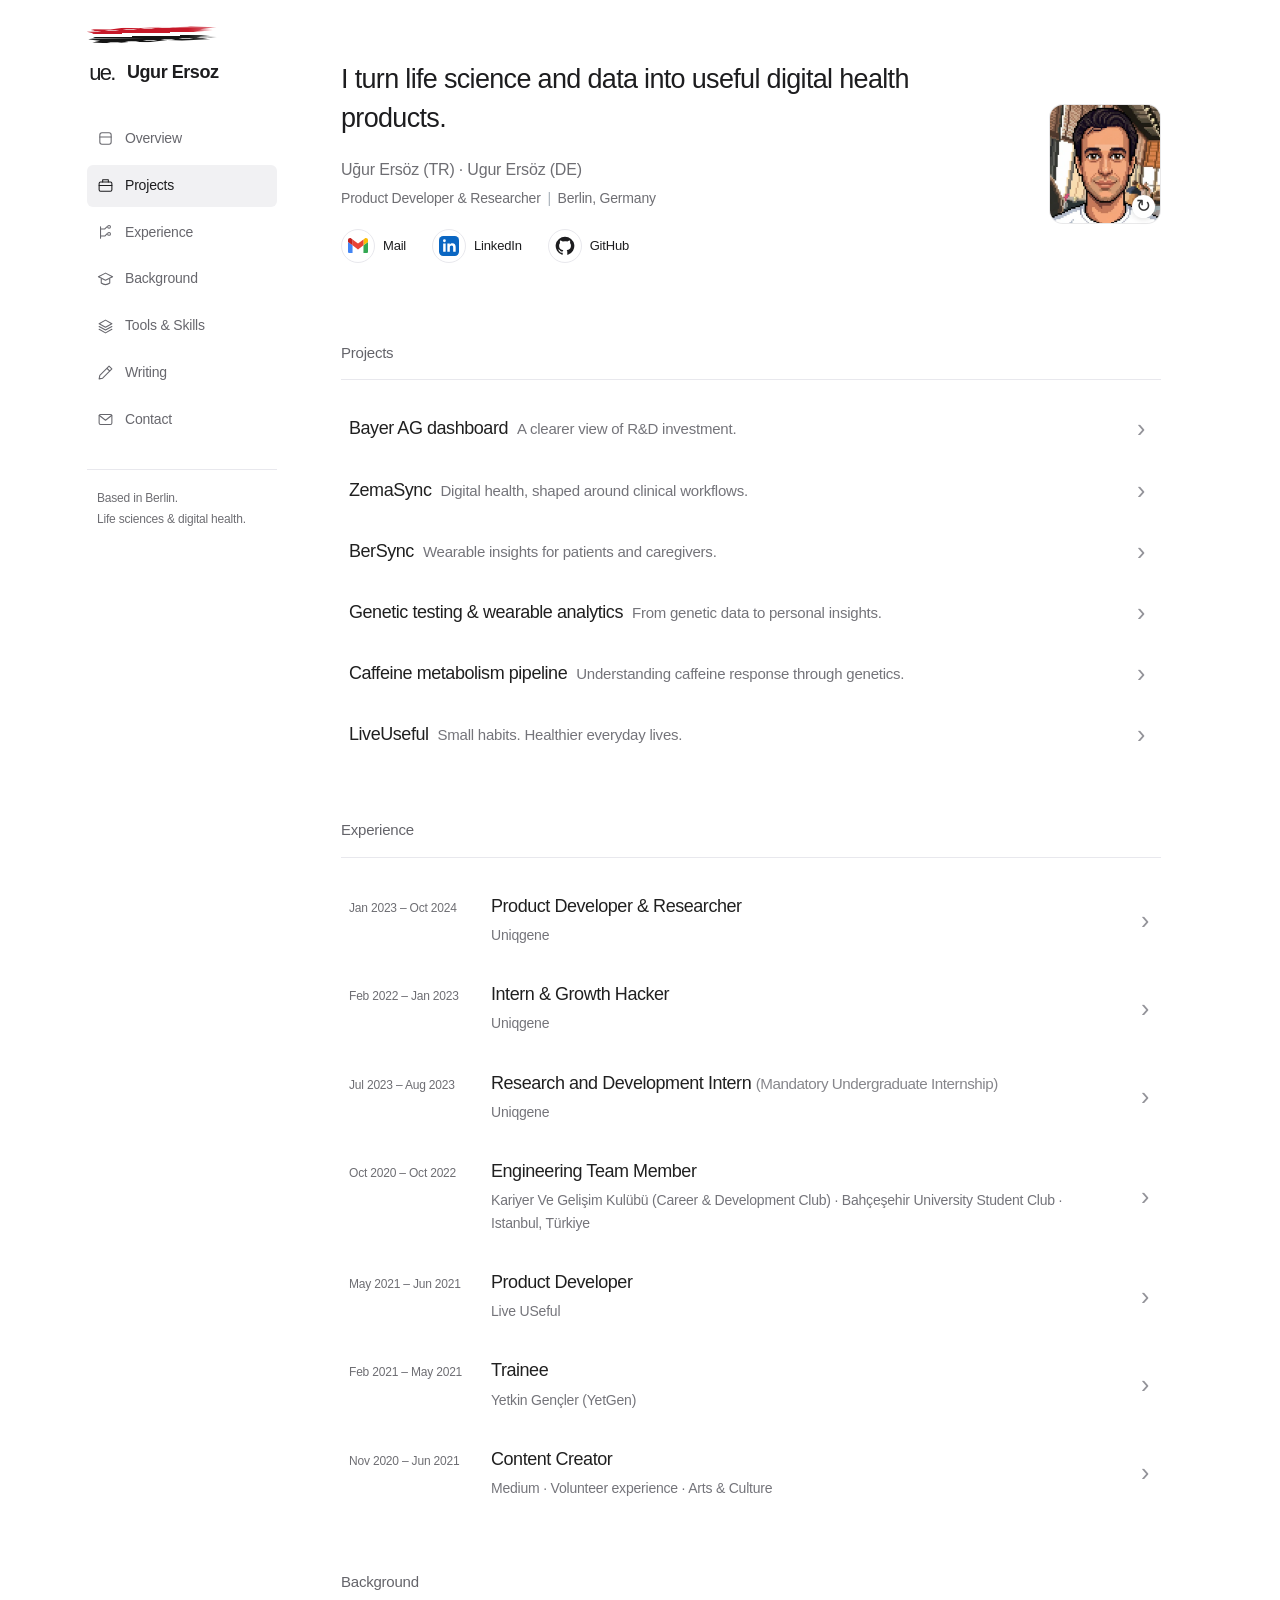
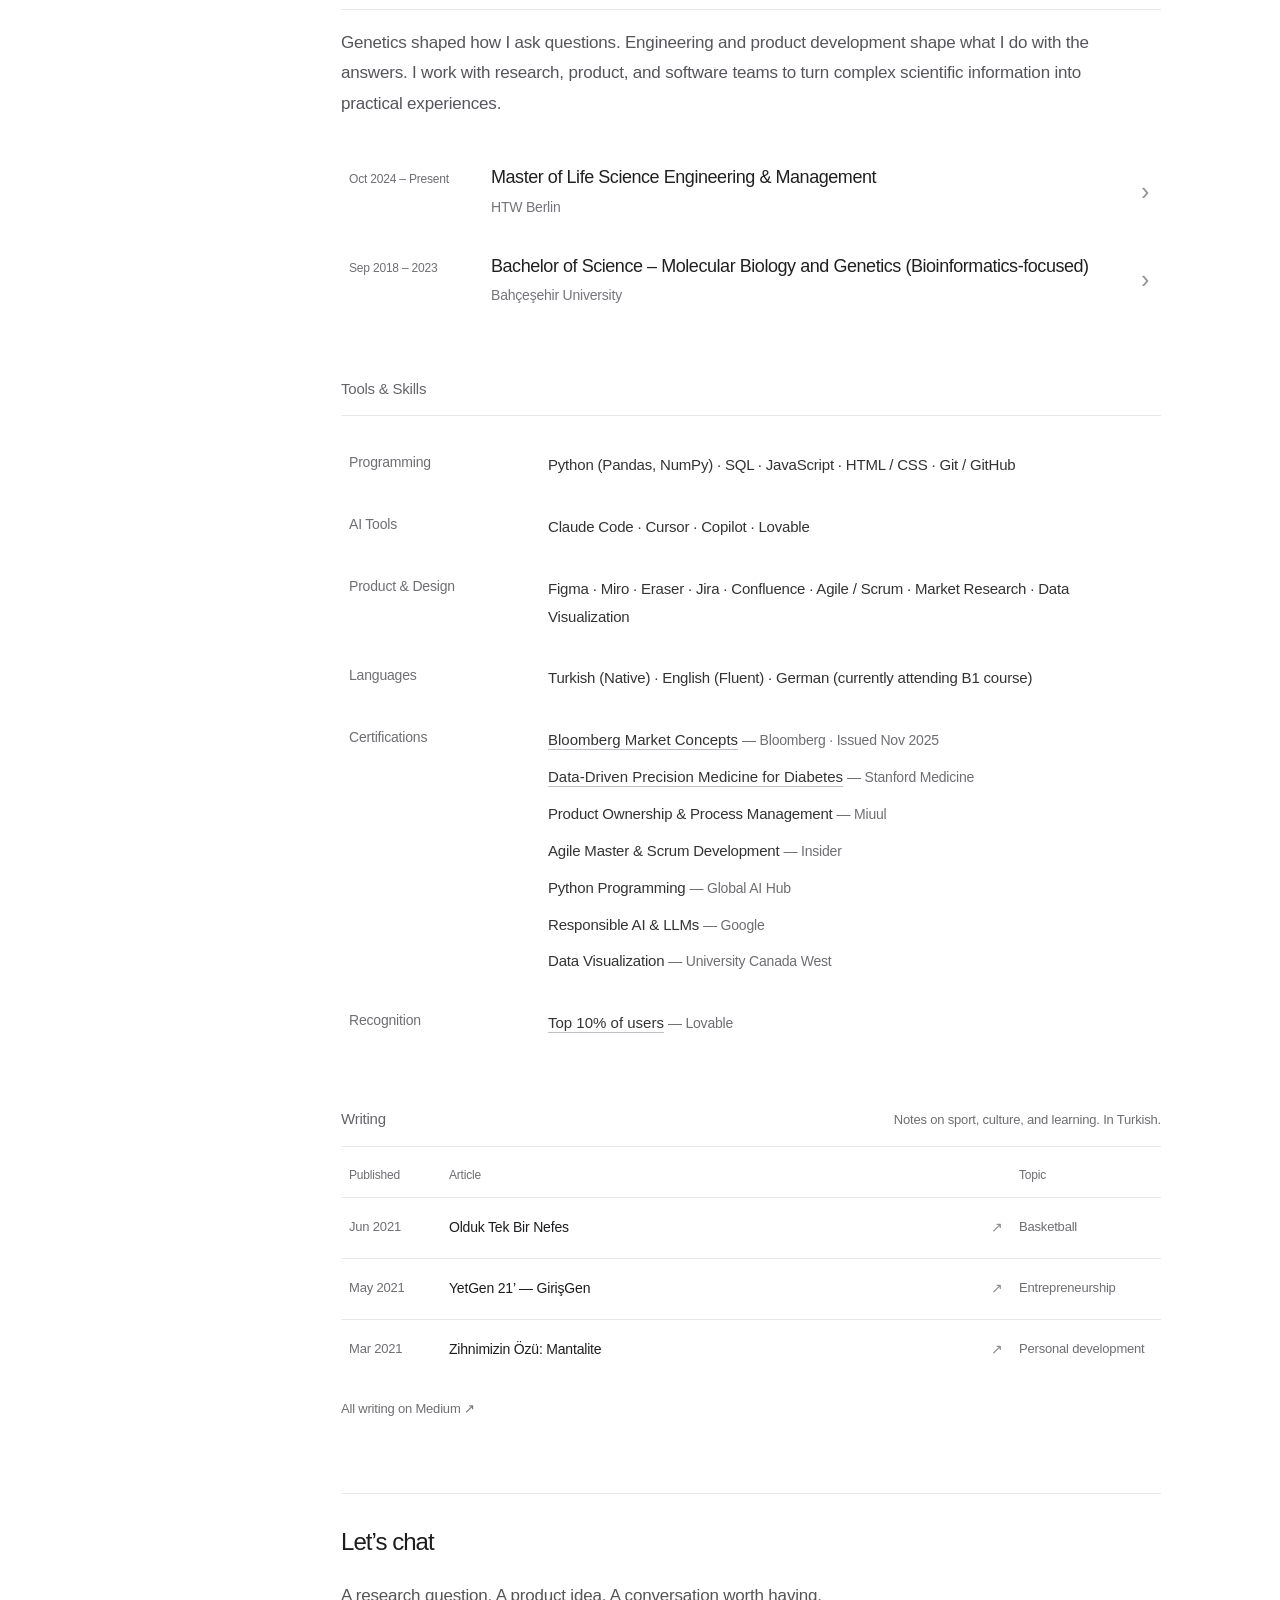
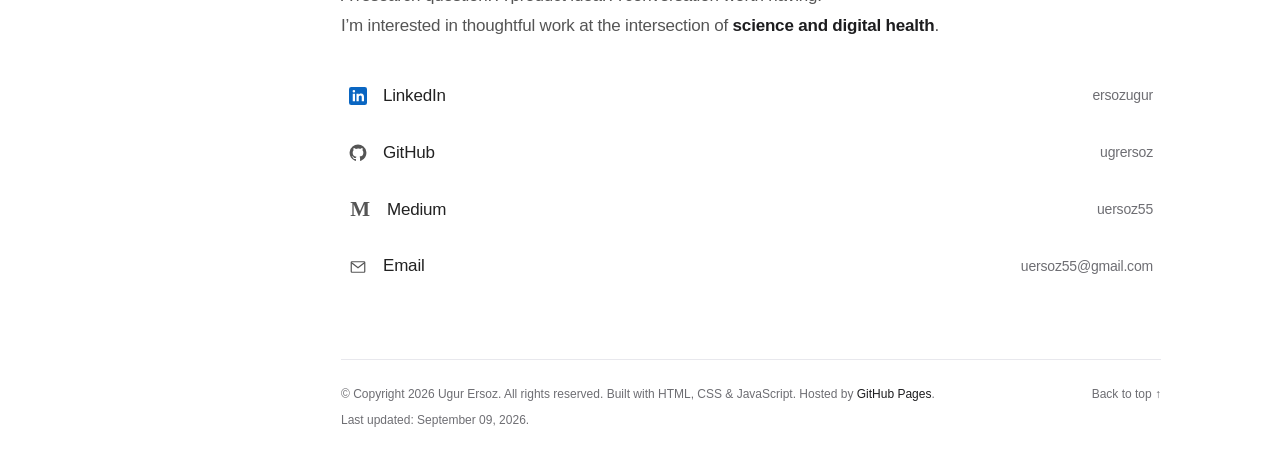
==== commit 71ff9b65: "deploy: e00a72ea56f0833fd2deac2997cbe0c6a47ddec7" ====
--- a/index.html
+++ b/index.html
@@ -1463,7 +1463,7 @@
 <section class="portfolio-section" id="writing" aria-labelledby="writing-heading"><div class="section-heading"><div><h2 id="writing-heading">Writing</h2></div><p>Notes on sport, culture, and learning. In Turkish.</p></div><table class="writing-archive"><caption class="visually-hidden">Selected writing, ordered from newest to oldest</caption><thead><tr><th scope="col">Published</th><th scope="col">Article</th><th scope="col">Topic</th></tr></thead><tbody><tr><td><time datetime="2021-06">Jun 2021</time></td><td><a href="https://uersoz55.medium.com/olduk-tek-bi%CC%87r-nefes-5297566a8b71" target="_blank" rel="noopener noreferrer"><span lang="tr">Olduk Tek Bir Nefes</span><span aria-hidden="true">↗</span></a></td><td>Basketball</td></tr><tr><td><time datetime="2021-05">May 2021</time></td><td><a href="https://uersoz55.medium.com/yetgen-21-giri%C5%9Fgen-fd8662ace6cc" target="_blank" rel="noopener noreferrer"><span lang="tr">YetGen 21’ — GirişGen</span><span aria-hidden="true">↗</span></a></td><td>Entrepreneurship</td></tr><tr><td><time datetime="2021-03">Mar 2021</time></td><td><a href="https://uersoz55.medium.com/zi%CC%87hni%CC%87mi%CC%87zi%CC%87n-%C3%B6z%C3%BC-mantali%CC%87te-3862c7196359" target="_blank" rel="noopener noreferrer"><span lang="tr">Zihnimizin Özü: Mantalite</span><span aria-hidden="true">↗</span></a></td><td>Personal development</td></tr></tbody></table><a class="writing-more" href="https://uersoz55.medium.com/" target="_blank" rel="noopener noreferrer">All writing on Medium ↗</a></section>
 <section class="contact-section" id="contact" aria-labelledby="contact-heading"><h2 id="contact-heading">Let’s chat</h2><p>A research question. A product idea. A conversation worth having.<br>I’m interested in thoughtful work at the intersection of <strong>science and digital health</strong>.</p><div class="contact-list"><a class="contact-row" href="https://www.linkedin.com/in/ersozugur" target="_blank" rel="noopener noreferrer"><span class="contact-label"><svg viewBox="0 0 24 24" aria-hidden="true"><rect width="24" height="24" rx="3" fill="#0a66c2"/><path fill="#fff" d="M5 9h3v10H5zm1.5-5a1.7 1.7 0 1 0 0 3.4 1.7 1.7 0 0 0 0-3.4zM10 9h3v1.4c.7-1.1 1.7-1.7 3.1-1.7 2.7 0 3.9 1.7 3.9 4.6V19h-3v-5.1c0-1.5-.4-2.5-1.8-2.5-1.5 0-2.2 1-2.2 2.5V19h-3z"/></svg>LinkedIn</span><span class="contact-handle">ersozugur</span></a><a class="contact-row" href="https://github.com/ugrersoz" target="_blank" rel="noopener noreferrer"><span class="contact-label"><svg viewBox="0 0 24 24" fill="currentColor" aria-hidden="true"><path d="M12 .8a11.2 11.2 0 0 0-3.54 21.83c.56.1.77-.24.77-.54v-2.09c-3.13.68-3.79-1.33-3.79-1.33-.51-1.3-1.25-1.64-1.25-1.64-1.03-.7.08-.69.08-.69 1.14.08 1.74 1.16 1.74 1.16 1.02 1.74 2.67 1.24 3.32.95.1-.74.4-1.24.72-1.53-2.5-.28-5.13-1.25-5.13-5.56 0-1.23.44-2.23 1.16-3.02-.12-.28-.5-1.42.11-2.96 0 0 .94-.3 3.08 1.15A10.74 10.74 0 0 1 12 6.15c.95 0 1.9.13 2.8.38 2.14-1.45 3.07-1.15 3.07-1.15.61 1.54.23 2.68.12 2.96.72.79 1.15 1.79 1.15 3.02 0 4.32-2.63 5.27-5.14 5.55.41.35.76 1.04.76 2.1v3.08c0 .3.2.65.78.54A11.2 11.2 0 0 0 12 .8z"/></svg>GitHub</span><span class="contact-handle">ugrersoz</span></a><a class="contact-row" href="https://uersoz55.medium.com/" target="_blank" rel="noopener noreferrer"><span class="contact-label"><span class="medium-mark" aria-hidden="true">M</span>Medium</span><span class="contact-handle">uersoz55</span></a><a class="contact-row" href="mailto:uersoz55@gmail.com"><span class="contact-label"><svg viewBox="0 0 24 24" fill="none" stroke="currentColor" stroke-width="1.6" aria-hidden="true"><rect x="3" y="5" width="18" height="14" rx="1"/><path d="m3 6 9 7 9-7"/></svg>Email</span><span class="contact-handle">uersoz55@gmail.com</span></a></div></section>
 </main>
-<footer class="footer"><div class="footer-details"><p>© Copyright <span id="footer-year">2026</span> Ugur Ersoz. All rights reserved. Built with HTML, CSS &amp; JavaScript. Hosted by <a href="https://pages.github.com/" target="_blank" rel="noopener noreferrer">GitHub Pages</a>.</p><p>Last updated: <span id="footer-updated">September 7, 2026</span>.</p></div><a href="#me">Back to top ↑</a></footer>
+<footer class="footer"><div class="footer-details"><p>© Copyright <span id="footer-year">2026</span> Ugur Ersoz. All rights reserved. Built with HTML, CSS &amp; JavaScript. Hosted by <a href="https://pages.github.com/" target="_blank" rel="noopener noreferrer">GitHub Pages</a>.</p><p>Last updated: <span id="footer-updated">September 09, 2026</span>.</p></div><a href="#me">Back to top ↑</a></footer>
 <dialog id="imageModal" aria-label="Image preview"><button class="close" type="button" aria-label="Close image preview" autofocus>×</button><img id="modalImage" alt="" decoding="async"></dialog>
 <script>
 const portraitFlip = document.querySelector('.portrait-flip');
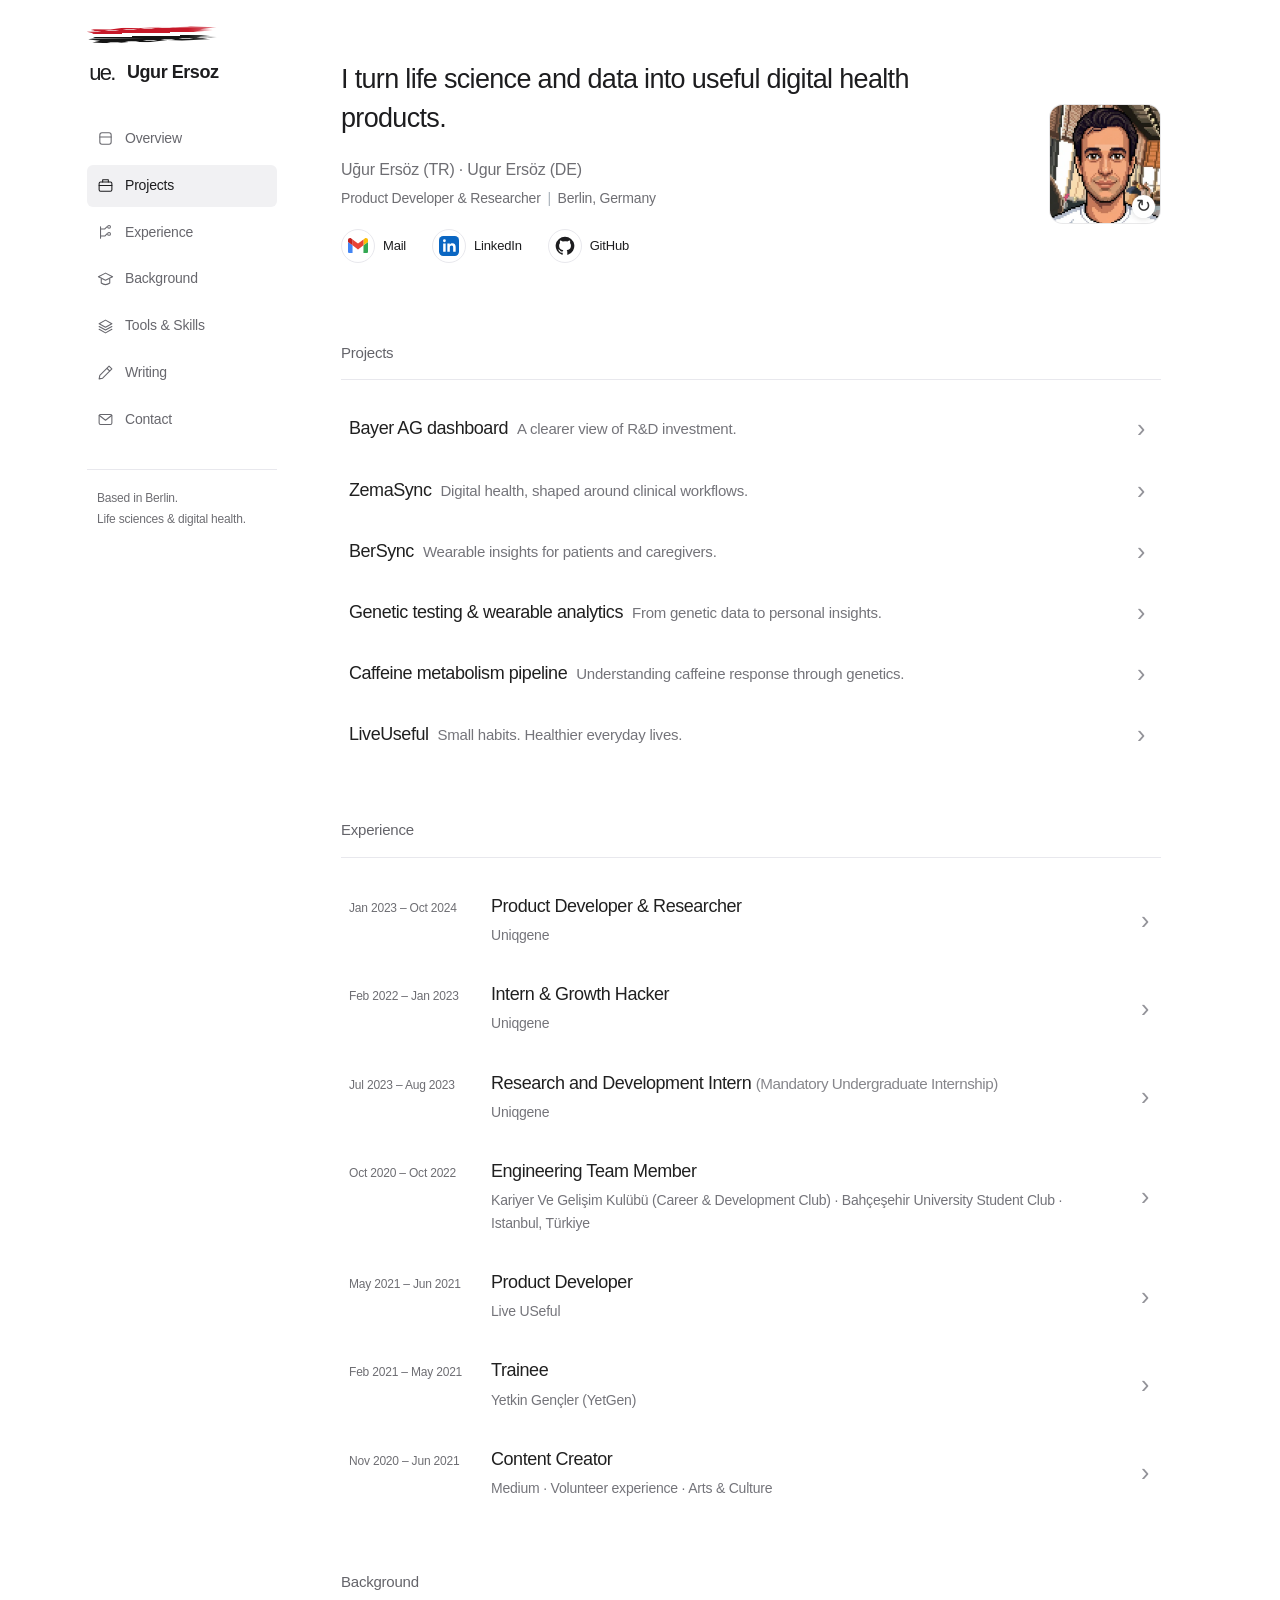
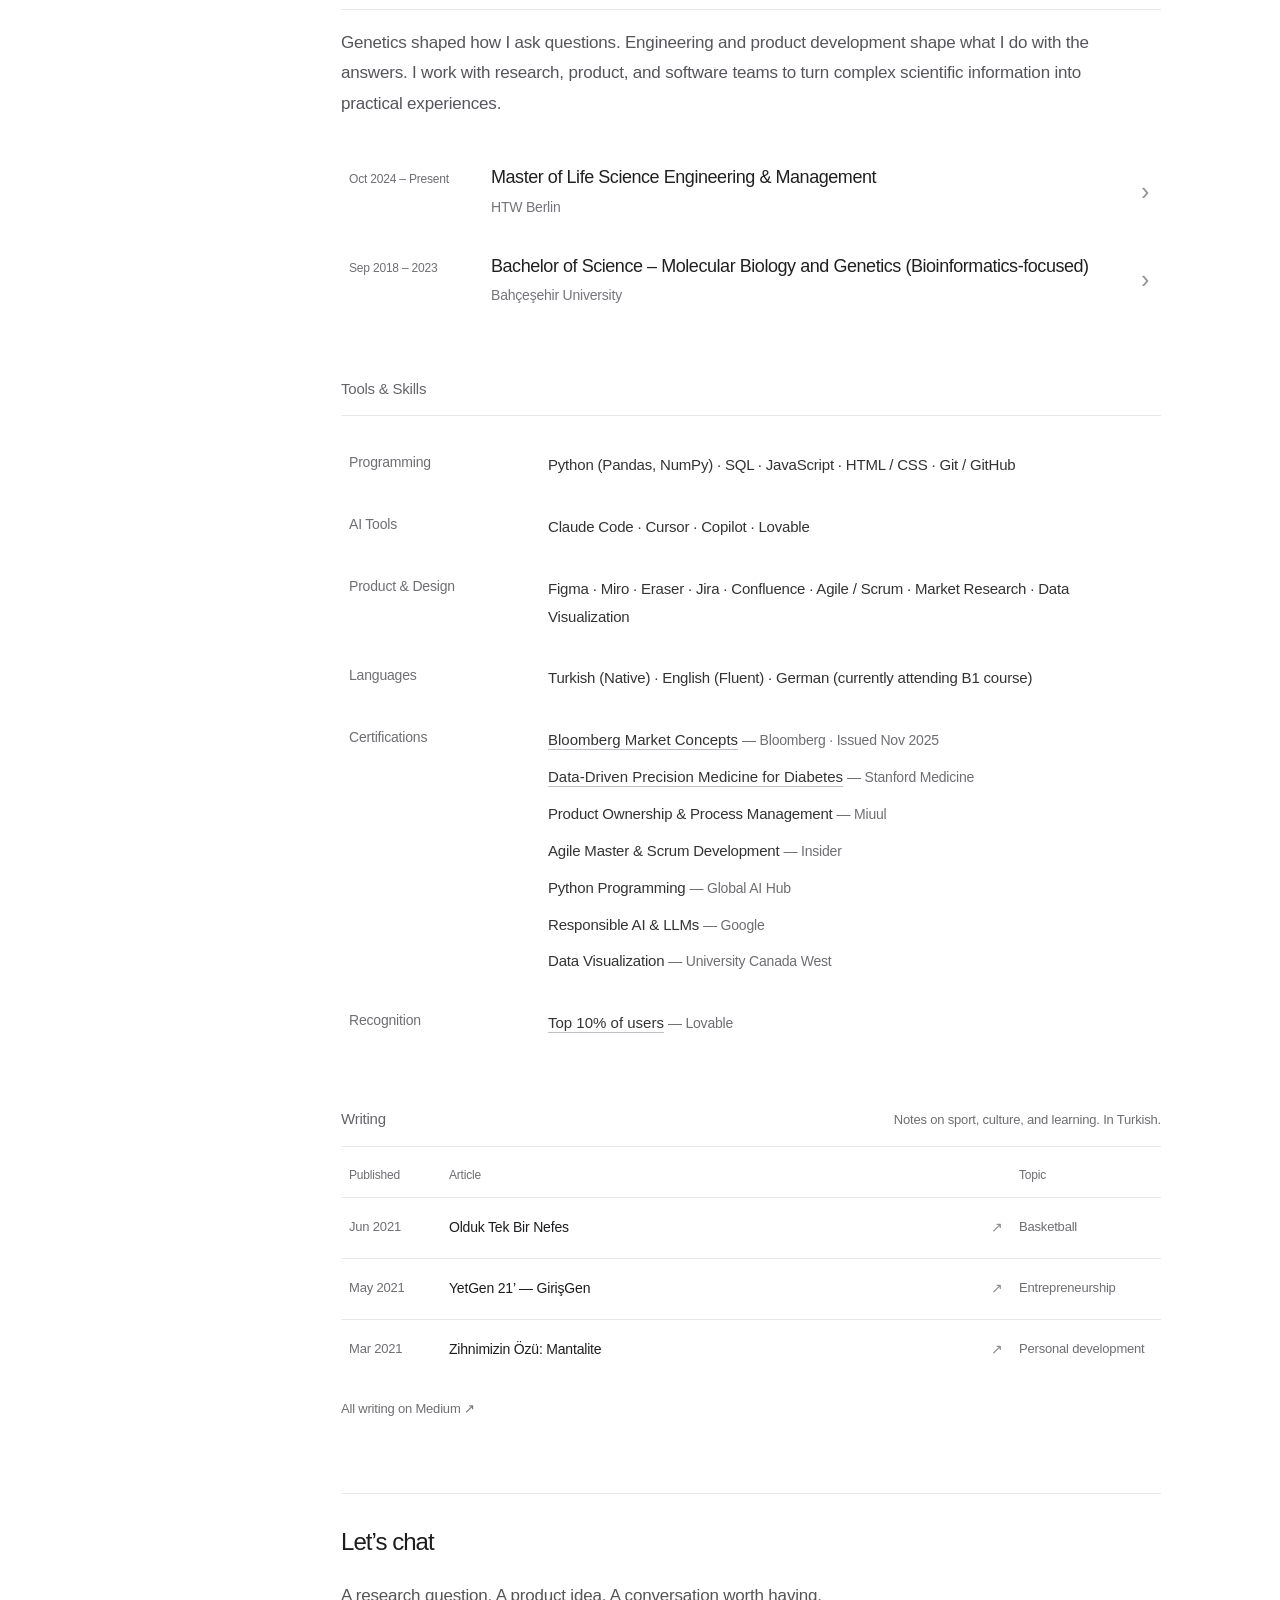
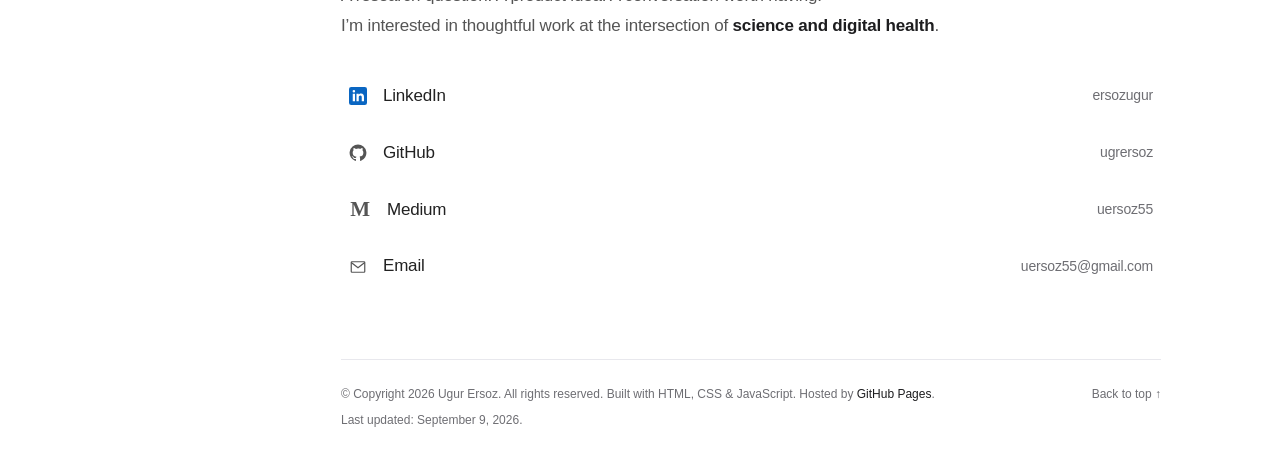
==== commit 6873f2ca: "Update footer date to September 9, 2026" ====
--- a/index.html
+++ b/index.html
@@ -1463,7 +1463,7 @@
 <section class="portfolio-section" id="writing" aria-labelledby="writing-heading"><div class="section-heading"><div><h2 id="writing-heading">Writing</h2></div><p>Notes on sport, culture, and learning. In Turkish.</p></div><table class="writing-archive"><caption class="visually-hidden">Selected writing, ordered from newest to oldest</caption><thead><tr><th scope="col">Published</th><th scope="col">Article</th><th scope="col">Topic</th></tr></thead><tbody><tr><td><time datetime="2021-06">Jun 2021</time></td><td><a href="https://uersoz55.medium.com/olduk-tek-bi%CC%87r-nefes-5297566a8b71" target="_blank" rel="noopener noreferrer"><span lang="tr">Olduk Tek Bir Nefes</span><span aria-hidden="true">↗</span></a></td><td>Basketball</td></tr><tr><td><time datetime="2021-05">May 2021</time></td><td><a href="https://uersoz55.medium.com/yetgen-21-giri%C5%9Fgen-fd8662ace6cc" target="_blank" rel="noopener noreferrer"><span lang="tr">YetGen 21’ — GirişGen</span><span aria-hidden="true">↗</span></a></td><td>Entrepreneurship</td></tr><tr><td><time datetime="2021-03">Mar 2021</time></td><td><a href="https://uersoz55.medium.com/zi%CC%87hni%CC%87mi%CC%87zi%CC%87n-%C3%B6z%C3%BC-mantali%CC%87te-3862c7196359" target="_blank" rel="noopener noreferrer"><span lang="tr">Zihnimizin Özü: Mantalite</span><span aria-hidden="true">↗</span></a></td><td>Personal development</td></tr></tbody></table><a class="writing-more" href="https://uersoz55.medium.com/" target="_blank" rel="noopener noreferrer">All writing on Medium ↗</a></section>
 <section class="contact-section" id="contact" aria-labelledby="contact-heading"><h2 id="contact-heading">Let’s chat</h2><p>A research question. A product idea. A conversation worth having.<br>I’m interested in thoughtful work at the intersection of <strong>science and digital health</strong>.</p><div class="contact-list"><a class="contact-row" href="https://www.linkedin.com/in/ersozugur" target="_blank" rel="noopener noreferrer"><span class="contact-label"><svg viewBox="0 0 24 24" aria-hidden="true"><rect width="24" height="24" rx="3" fill="#0a66c2"/><path fill="#fff" d="M5 9h3v10H5zm1.5-5a1.7 1.7 0 1 0 0 3.4 1.7 1.7 0 0 0 0-3.4zM10 9h3v1.4c.7-1.1 1.7-1.7 3.1-1.7 2.7 0 3.9 1.7 3.9 4.6V19h-3v-5.1c0-1.5-.4-2.5-1.8-2.5-1.5 0-2.2 1-2.2 2.5V19h-3z"/></svg>LinkedIn</span><span class="contact-handle">ersozugur</span></a><a class="contact-row" href="https://github.com/ugrersoz" target="_blank" rel="noopener noreferrer"><span class="contact-label"><svg viewBox="0 0 24 24" fill="currentColor" aria-hidden="true"><path d="M12 .8a11.2 11.2 0 0 0-3.54 21.83c.56.1.77-.24.77-.54v-2.09c-3.13.68-3.79-1.33-3.79-1.33-.51-1.3-1.25-1.64-1.25-1.64-1.03-.7.08-.69.08-.69 1.14.08 1.74 1.16 1.74 1.16 1.02 1.74 2.67 1.24 3.32.95.1-.74.4-1.24.72-1.53-2.5-.28-5.13-1.25-5.13-5.56 0-1.23.44-2.23 1.16-3.02-.12-.28-.5-1.42.11-2.96 0 0 .94-.3 3.08 1.15A10.74 10.74 0 0 1 12 6.15c.95 0 1.9.13 2.8.38 2.14-1.45 3.07-1.15 3.07-1.15.61 1.54.23 2.68.12 2.96.72.79 1.15 1.79 1.15 3.02 0 4.32-2.63 5.27-5.14 5.55.41.35.76 1.04.76 2.1v3.08c0 .3.2.65.78.54A11.2 11.2 0 0 0 12 .8z"/></svg>GitHub</span><span class="contact-handle">ugrersoz</span></a><a class="contact-row" href="https://uersoz55.medium.com/" target="_blank" rel="noopener noreferrer"><span class="contact-label"><span class="medium-mark" aria-hidden="true">M</span>Medium</span><span class="contact-handle">uersoz55</span></a><a class="contact-row" href="mailto:uersoz55@gmail.com"><span class="contact-label"><svg viewBox="0 0 24 24" fill="none" stroke="currentColor" stroke-width="1.6" aria-hidden="true"><rect x="3" y="5" width="18" height="14" rx="1"/><path d="m3 6 9 7 9-7"/></svg>Email</span><span class="contact-handle">uersoz55@gmail.com</span></a></div></section>
 </main>
-<footer class="footer"><div class="footer-details"><p>© Copyright <span id="footer-year">2026</span> Ugur Ersoz. All rights reserved. Built with HTML, CSS &amp; JavaScript. Hosted by <a href="https://pages.github.com/" target="_blank" rel="noopener noreferrer">GitHub Pages</a>.</p><p>Last updated: <span id="footer-updated">September 09, 2026</span>.</p></div><a href="#me">Back to top ↑</a></footer>
+<footer class="footer"><div class="footer-details"><p>© Copyright <span id="footer-year">2026</span> Ugur Ersoz. All rights reserved. Built with HTML, CSS &amp; JavaScript. Hosted by <a href="https://pages.github.com/" target="_blank" rel="noopener noreferrer">GitHub Pages</a>.</p><p>Last updated: <span id="footer-updated">September 9, 2026</span>.</p></div><a href="#me">Back to top ↑</a></footer>
 <dialog id="imageModal" aria-label="Image preview"><button class="close" type="button" aria-label="Close image preview" autofocus>×</button><img id="modalImage" alt="" decoding="async"></dialog>
 <script>
 const portraitFlip = document.querySelector('.portrait-flip');
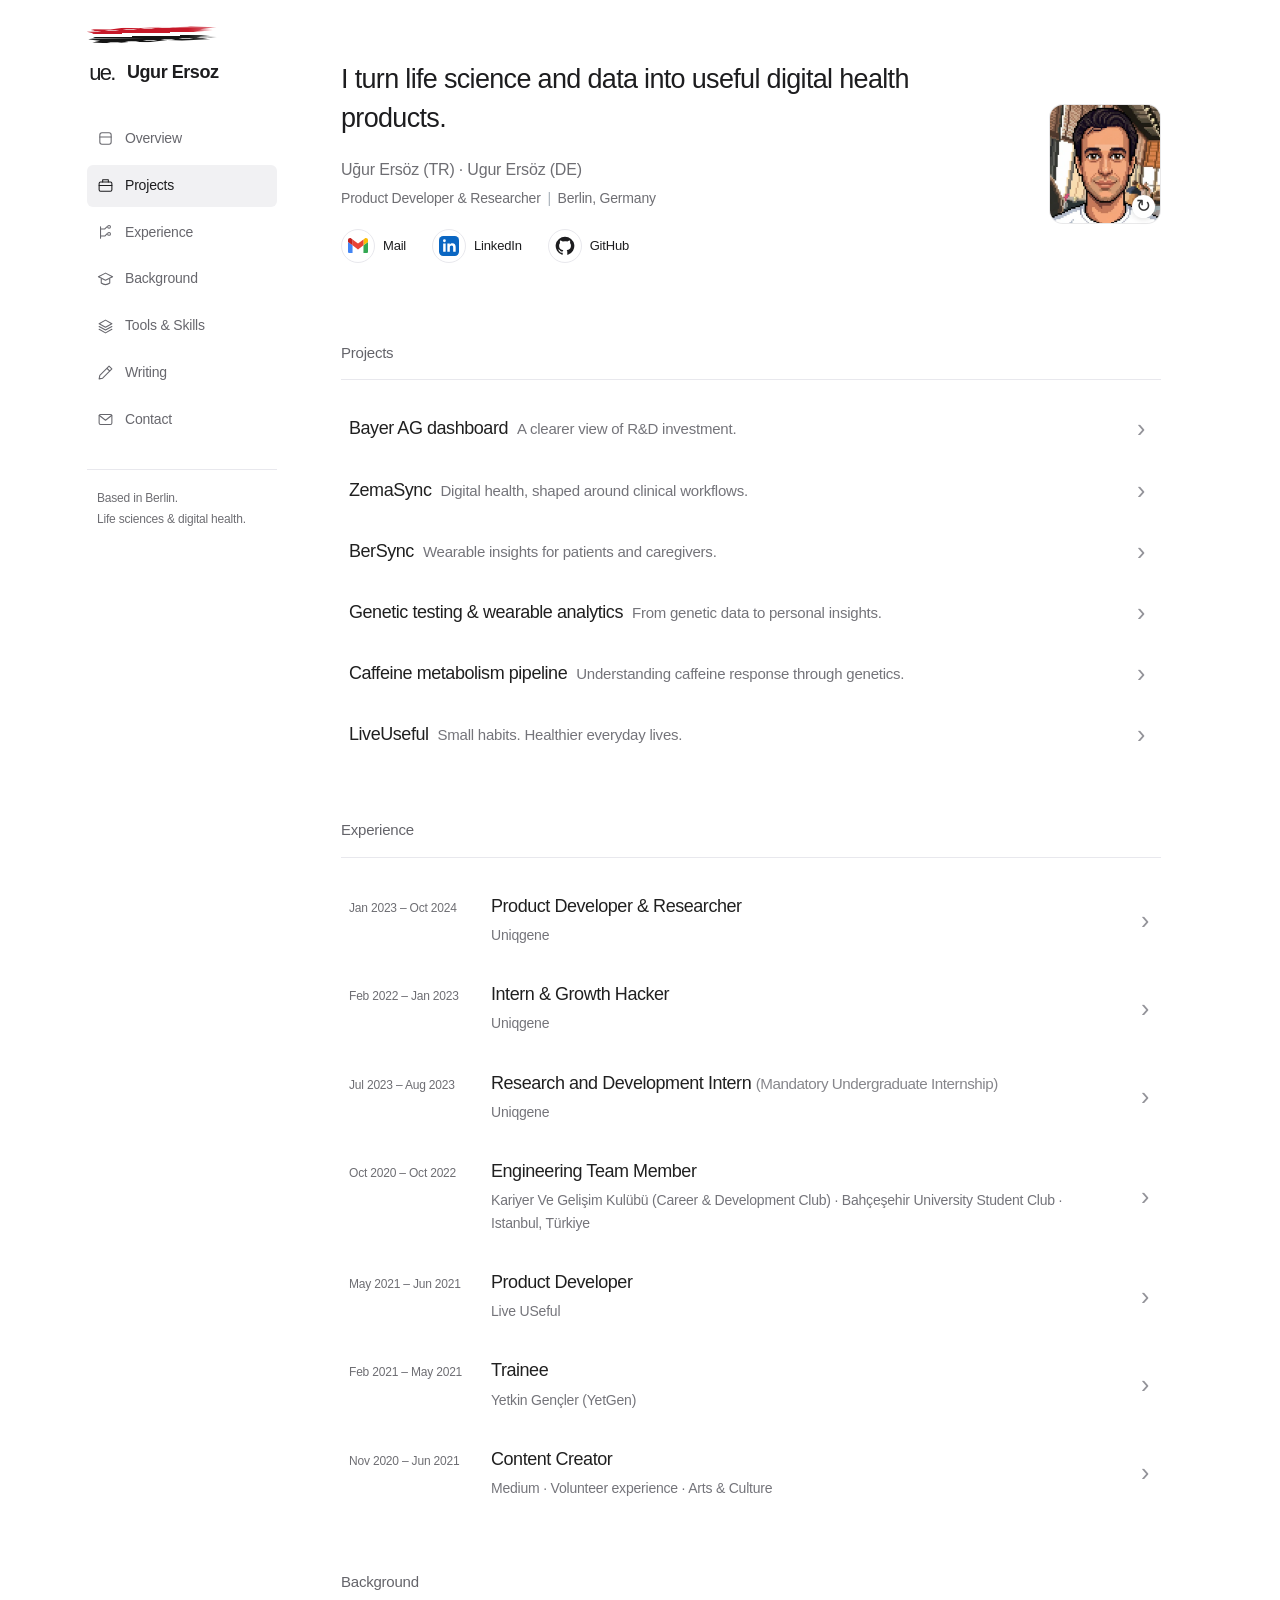
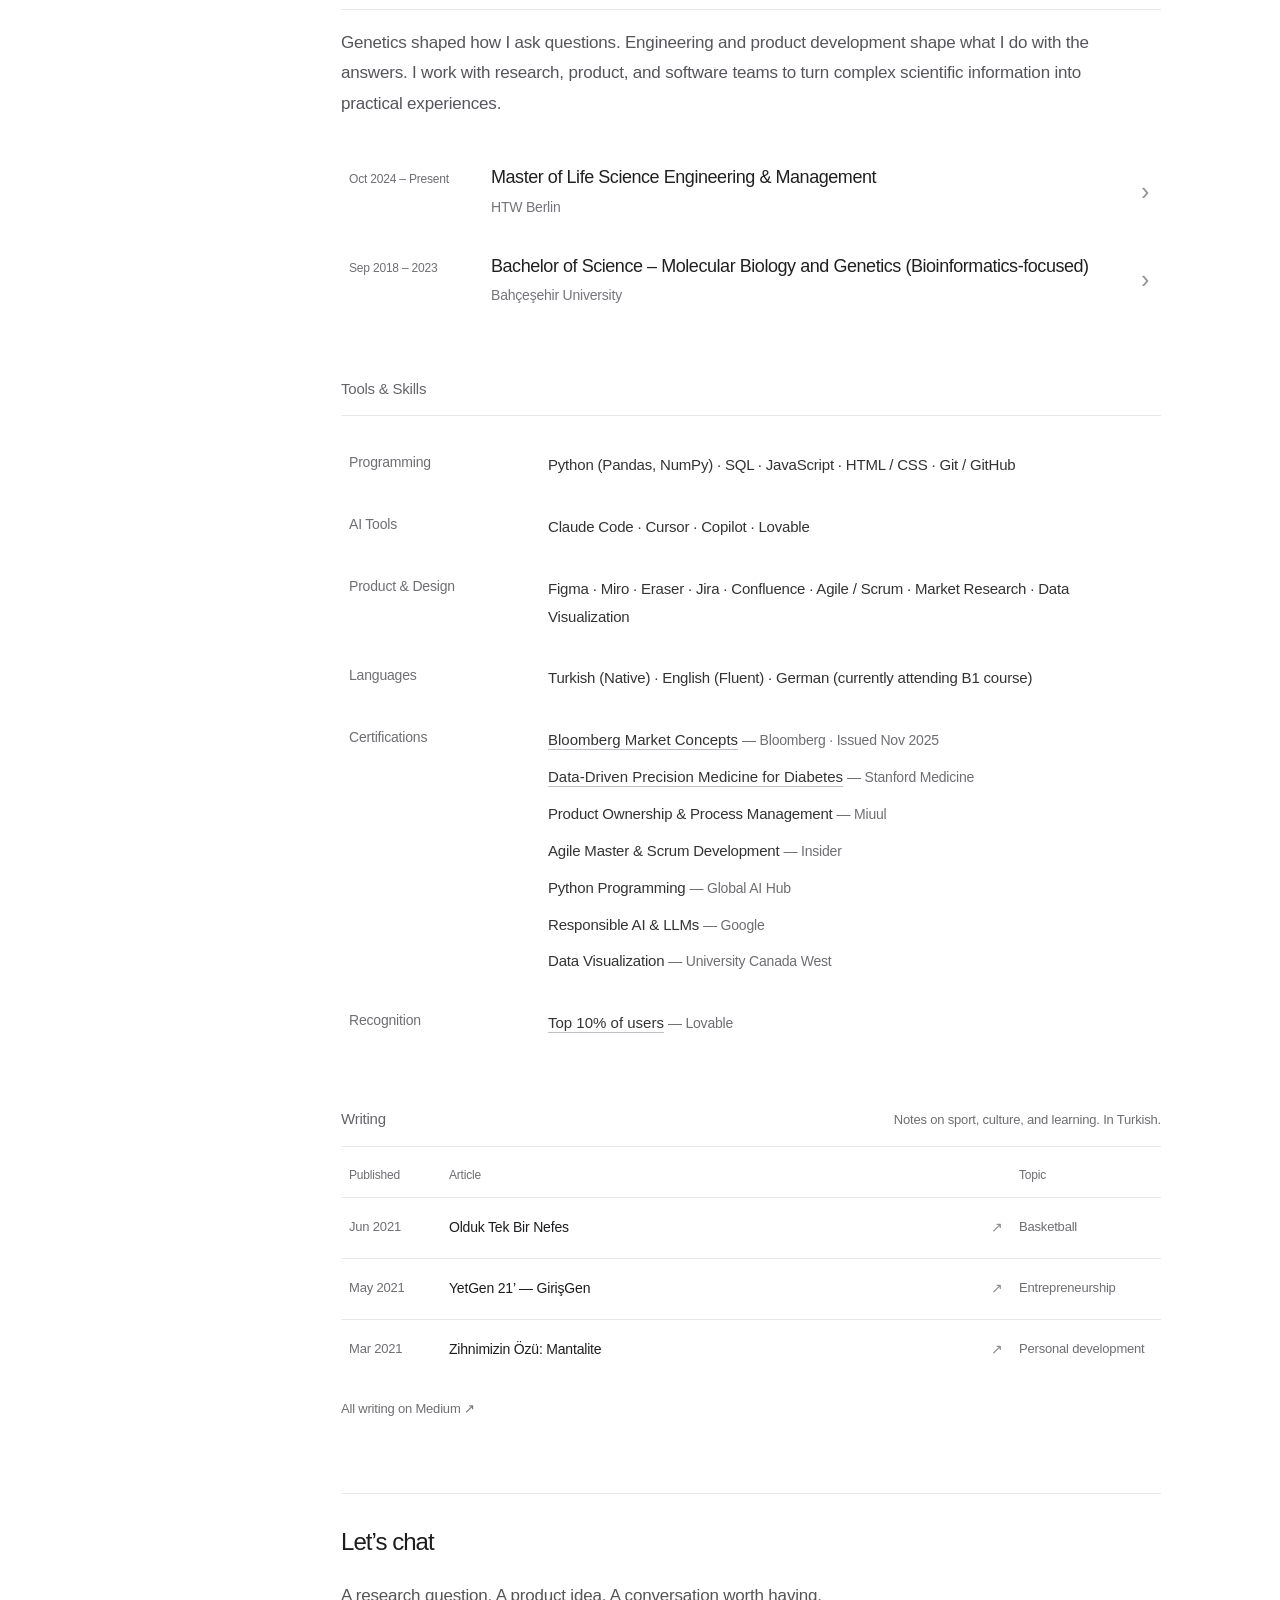
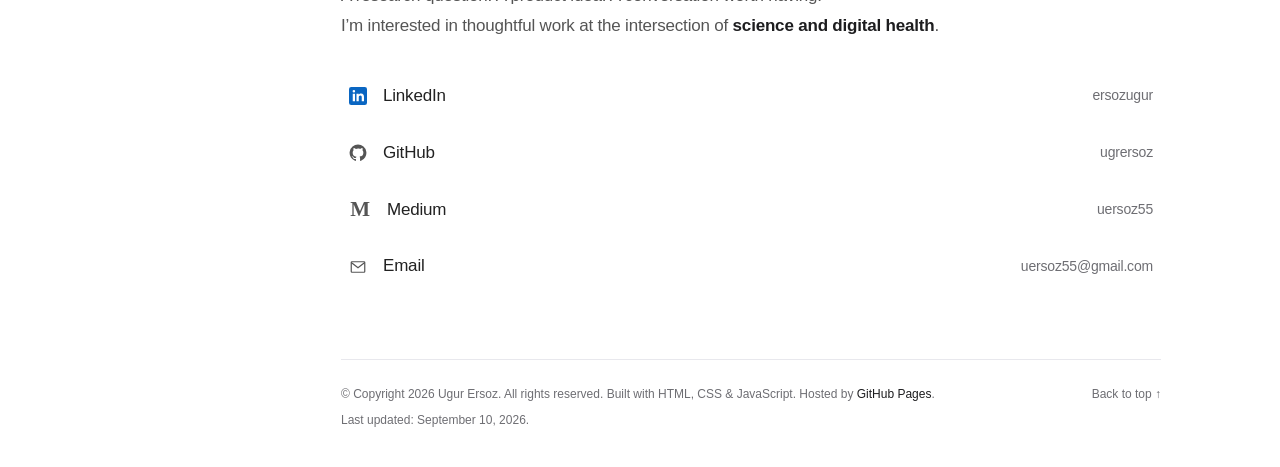
==== commit fee06f04: "Move portfolio to root Pages URL and prepare search discovery" ====
--- a/index.html
+++ b/index.html
@@ -13,27 +13,26 @@
     <meta name="referrer" content="strict-origin-when-cross-origin">
     <meta http-equiv="Permissions-Policy" content="camera=(), microphone=(), geolocation=(), interest-cohort=()">
 
-    <title>Ugur Ersoz — Product Developer & Researcher | Berlin</title>
-    <meta name="description" content="Portfolio of Ugur Ersoz — product developer and researcher in life-science engineering and digital health, based in Berlin. Education, experience, projects, and skills.">
+    <title>Uğur Ersöz (Ugur Ersoz) — Product Developer &amp; Researcher</title>
+    <meta name="description" content="Uğur Ersöz (Ugur Ersoz), product developer and researcher in Berlin. Projects in genetics, data analysis, and digital health, plus experience and writing.">
     <meta name="author" content="Ugur Ersoz">
-    <meta name="keywords" content="Ugur Ersoz, Uğur Ersöz, portfolio, product development, life science, digital health, Berlin, HTW Berlin, Feral, biomedical engineering, MBA">
     <meta name="robots" content="index, follow">
-    <link rel="canonical" href="https://ugrersoz.github.io/my-portfolio/">
+    <link rel="canonical" href="https://ugrersoz.github.io/">
 
     <!-- Open Graph -->
     <meta property="og:type" content="website">
     <meta property="og:site_name" content="Ugur Ersoz — Portfolio">
     <meta property="og:title" content="Ugur Ersoz — Product Developer & Researcher">
     <meta property="og:description" content="Product developer and researcher in life-science engineering and digital health. Berlin, Germany.">
-    <meta property="og:url" content="https://ugrersoz.github.io/my-portfolio/">
-    <meta property="og:image" content="https://ugrersoz.github.io/my-portfolio/images/og-image.jpg">
+    <meta property="og:url" content="https://ugrersoz.github.io/">
+    <meta property="og:image" content="https://ugrersoz.github.io/images/og-image.jpg">
     <meta property="og:locale" content="en_US">
 
     <!-- Twitter -->
     <meta name="twitter:card" content="summary_large_image">
     <meta name="twitter:title" content="Ugur Ersoz — Product Developer & Researcher">
     <meta name="twitter:description" content="Product developer and researcher in life-science engineering and digital health. Berlin, Germany.">
-    <meta name="twitter:image" content="https://ugrersoz.github.io/my-portfolio/images/og-image.jpg">
+    <meta name="twitter:image" content="https://ugrersoz.github.io/images/og-image.jpg">
 
     <!-- Icons & PWA -->
     <link rel="icon" type="image/png" href="images/favicon.png">
@@ -47,8 +46,8 @@
       "@type": "Person",
       "name": "Ugur Ersoz",
       "alternateName": ["Uğur Ersöz", "Ugur Ersöz"],
-      "url": "https://ugrersoz.github.io/my-portfolio/",
-      "image": "https://ugrersoz.github.io/my-portfolio/images/og-image.jpg",
+      "url": "https://ugrersoz.github.io/",
+      "image": "https://ugrersoz.github.io/images/og-image.jpg",
       "jobTitle": "Product Developer & Researcher",
       "email": "mailto:uersoz55@gmail.com",
       "address": {
@@ -1463,7 +1462,7 @@
 <section class="portfolio-section" id="writing" aria-labelledby="writing-heading"><div class="section-heading"><div><h2 id="writing-heading">Writing</h2></div><p>Notes on sport, culture, and learning. In Turkish.</p></div><table class="writing-archive"><caption class="visually-hidden">Selected writing, ordered from newest to oldest</caption><thead><tr><th scope="col">Published</th><th scope="col">Article</th><th scope="col">Topic</th></tr></thead><tbody><tr><td><time datetime="2021-06">Jun 2021</time></td><td><a href="https://uersoz55.medium.com/olduk-tek-bi%CC%87r-nefes-5297566a8b71" target="_blank" rel="noopener noreferrer"><span lang="tr">Olduk Tek Bir Nefes</span><span aria-hidden="true">↗</span></a></td><td>Basketball</td></tr><tr><td><time datetime="2021-05">May 2021</time></td><td><a href="https://uersoz55.medium.com/yetgen-21-giri%C5%9Fgen-fd8662ace6cc" target="_blank" rel="noopener noreferrer"><span lang="tr">YetGen 21’ — GirişGen</span><span aria-hidden="true">↗</span></a></td><td>Entrepreneurship</td></tr><tr><td><time datetime="2021-03">Mar 2021</time></td><td><a href="https://uersoz55.medium.com/zi%CC%87hni%CC%87mi%CC%87zi%CC%87n-%C3%B6z%C3%BC-mantali%CC%87te-3862c7196359" target="_blank" rel="noopener noreferrer"><span lang="tr">Zihnimizin Özü: Mantalite</span><span aria-hidden="true">↗</span></a></td><td>Personal development</td></tr></tbody></table><a class="writing-more" href="https://uersoz55.medium.com/" target="_blank" rel="noopener noreferrer">All writing on Medium ↗</a></section>
 <section class="contact-section" id="contact" aria-labelledby="contact-heading"><h2 id="contact-heading">Let’s chat</h2><p>A research question. A product idea. A conversation worth having.<br>I’m interested in thoughtful work at the intersection of <strong>science and digital health</strong>.</p><div class="contact-list"><a class="contact-row" href="https://www.linkedin.com/in/ersozugur" target="_blank" rel="noopener noreferrer"><span class="contact-label"><svg viewBox="0 0 24 24" aria-hidden="true"><rect width="24" height="24" rx="3" fill="#0a66c2"/><path fill="#fff" d="M5 9h3v10H5zm1.5-5a1.7 1.7 0 1 0 0 3.4 1.7 1.7 0 0 0 0-3.4zM10 9h3v1.4c.7-1.1 1.7-1.7 3.1-1.7 2.7 0 3.9 1.7 3.9 4.6V19h-3v-5.1c0-1.5-.4-2.5-1.8-2.5-1.5 0-2.2 1-2.2 2.5V19h-3z"/></svg>LinkedIn</span><span class="contact-handle">ersozugur</span></a><a class="contact-row" href="https://github.com/ugrersoz" target="_blank" rel="noopener noreferrer"><span class="contact-label"><svg viewBox="0 0 24 24" fill="currentColor" aria-hidden="true"><path d="M12 .8a11.2 11.2 0 0 0-3.54 21.83c.56.1.77-.24.77-.54v-2.09c-3.13.68-3.79-1.33-3.79-1.33-.51-1.3-1.25-1.64-1.25-1.64-1.03-.7.08-.69.08-.69 1.14.08 1.74 1.16 1.74 1.16 1.02 1.74 2.67 1.24 3.32.95.1-.74.4-1.24.72-1.53-2.5-.28-5.13-1.25-5.13-5.56 0-1.23.44-2.23 1.16-3.02-.12-.28-.5-1.42.11-2.96 0 0 .94-.3 3.08 1.15A10.74 10.74 0 0 1 12 6.15c.95 0 1.9.13 2.8.38 2.14-1.45 3.07-1.15 3.07-1.15.61 1.54.23 2.68.12 2.96.72.79 1.15 1.79 1.15 3.02 0 4.32-2.63 5.27-5.14 5.55.41.35.76 1.04.76 2.1v3.08c0 .3.2.65.78.54A11.2 11.2 0 0 0 12 .8z"/></svg>GitHub</span><span class="contact-handle">ugrersoz</span></a><a class="contact-row" href="https://uersoz55.medium.com/" target="_blank" rel="noopener noreferrer"><span class="contact-label"><span class="medium-mark" aria-hidden="true">M</span>Medium</span><span class="contact-handle">uersoz55</span></a><a class="contact-row" href="mailto:uersoz55@gmail.com"><span class="contact-label"><svg viewBox="0 0 24 24" fill="none" stroke="currentColor" stroke-width="1.6" aria-hidden="true"><rect x="3" y="5" width="18" height="14" rx="1"/><path d="m3 6 9 7 9-7"/></svg>Email</span><span class="contact-handle">uersoz55@gmail.com</span></a></div></section>
 </main>
-<footer class="footer"><div class="footer-details"><p>© Copyright <span id="footer-year">2026</span> Ugur Ersoz. All rights reserved. Built with HTML, CSS &amp; JavaScript. Hosted by <a href="https://pages.github.com/" target="_blank" rel="noopener noreferrer">GitHub Pages</a>.</p><p>Last updated: <span id="footer-updated">September 9, 2026</span>.</p></div><a href="#me">Back to top ↑</a></footer>
+<footer class="footer"><div class="footer-details"><p>© Copyright <span id="footer-year">2026</span> Ugur Ersoz. All rights reserved. Built with HTML, CSS &amp; JavaScript. Hosted by <a href="https://pages.github.com/" target="_blank" rel="noopener noreferrer">GitHub Pages</a>.</p><p>Last updated: <span id="footer-updated">September 10, 2026</span>.</p></div><a href="#me">Back to top ↑</a></footer>
 <dialog id="imageModal" aria-label="Image preview"><button class="close" type="button" aria-label="Close image preview" autofocus>×</button><img id="modalImage" alt="" decoding="async"></dialog>
 <script>
 const portraitFlip = document.querySelector('.portrait-flip');
